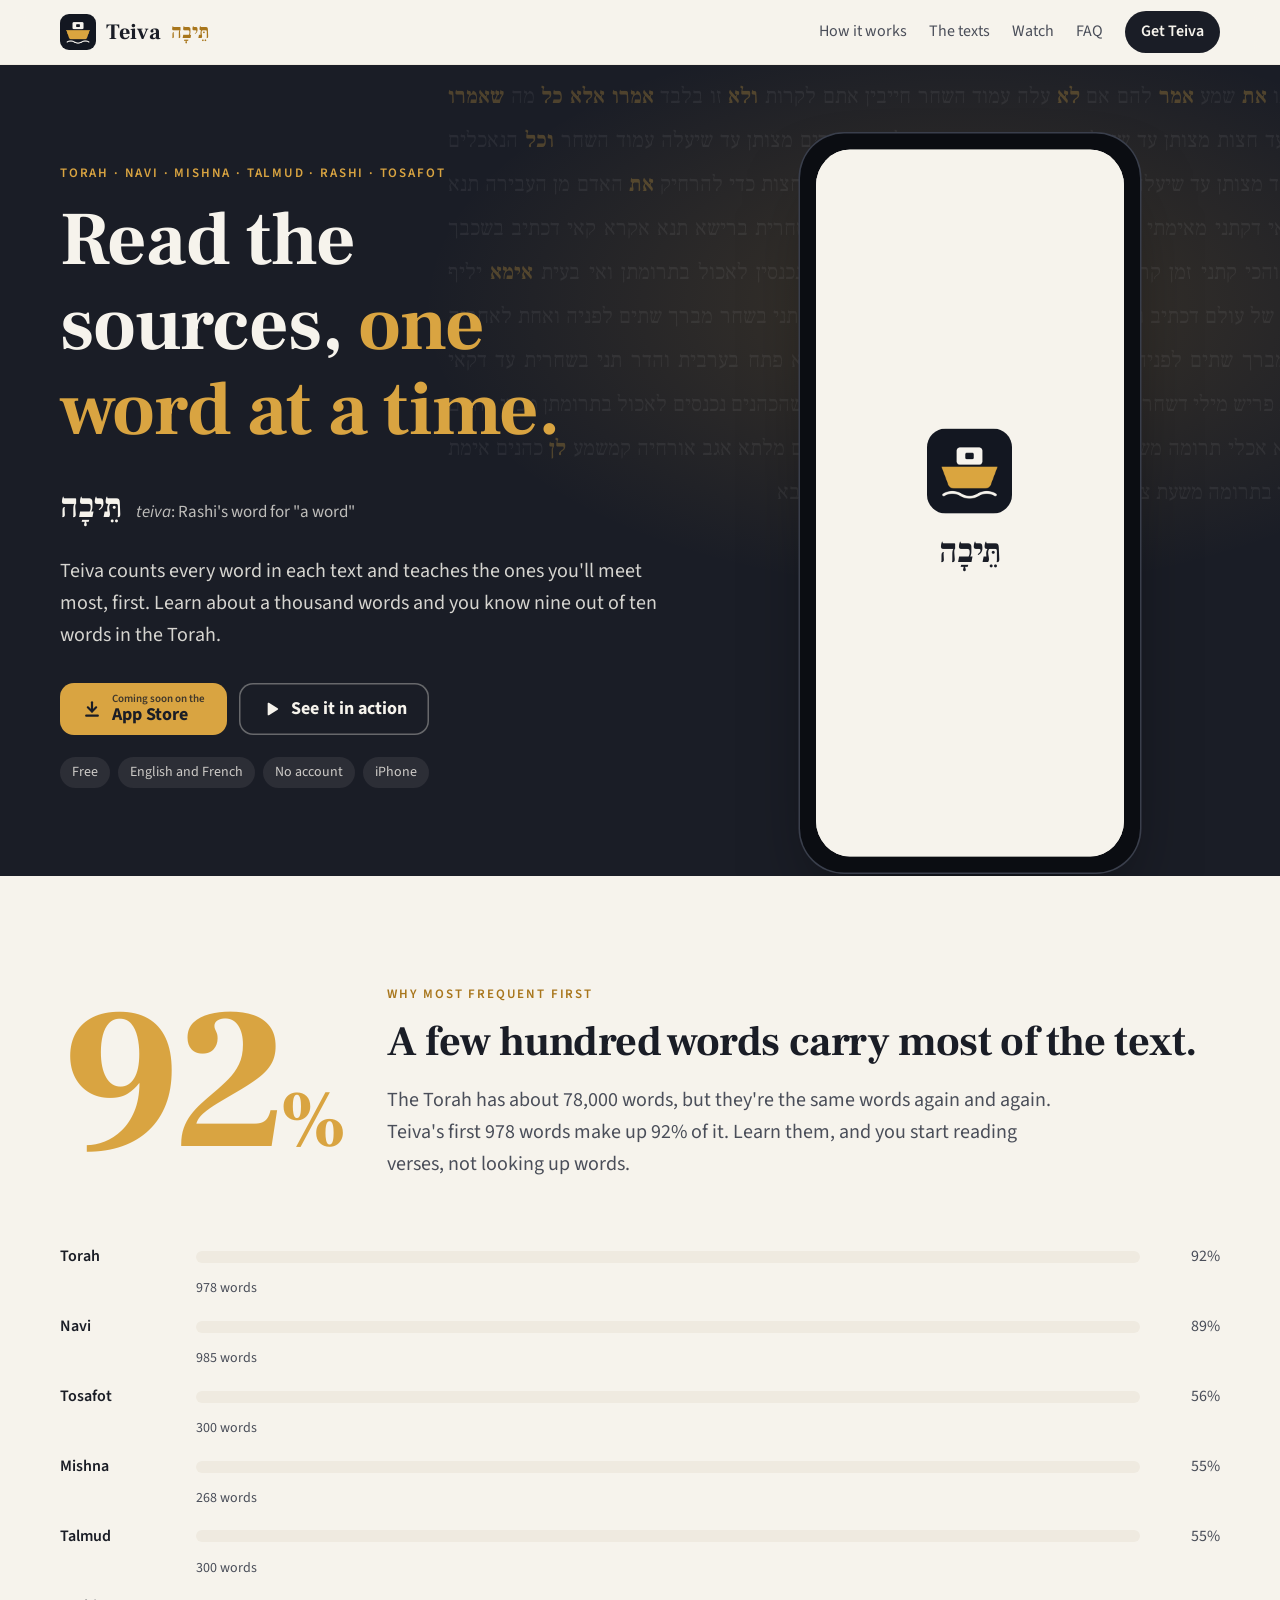
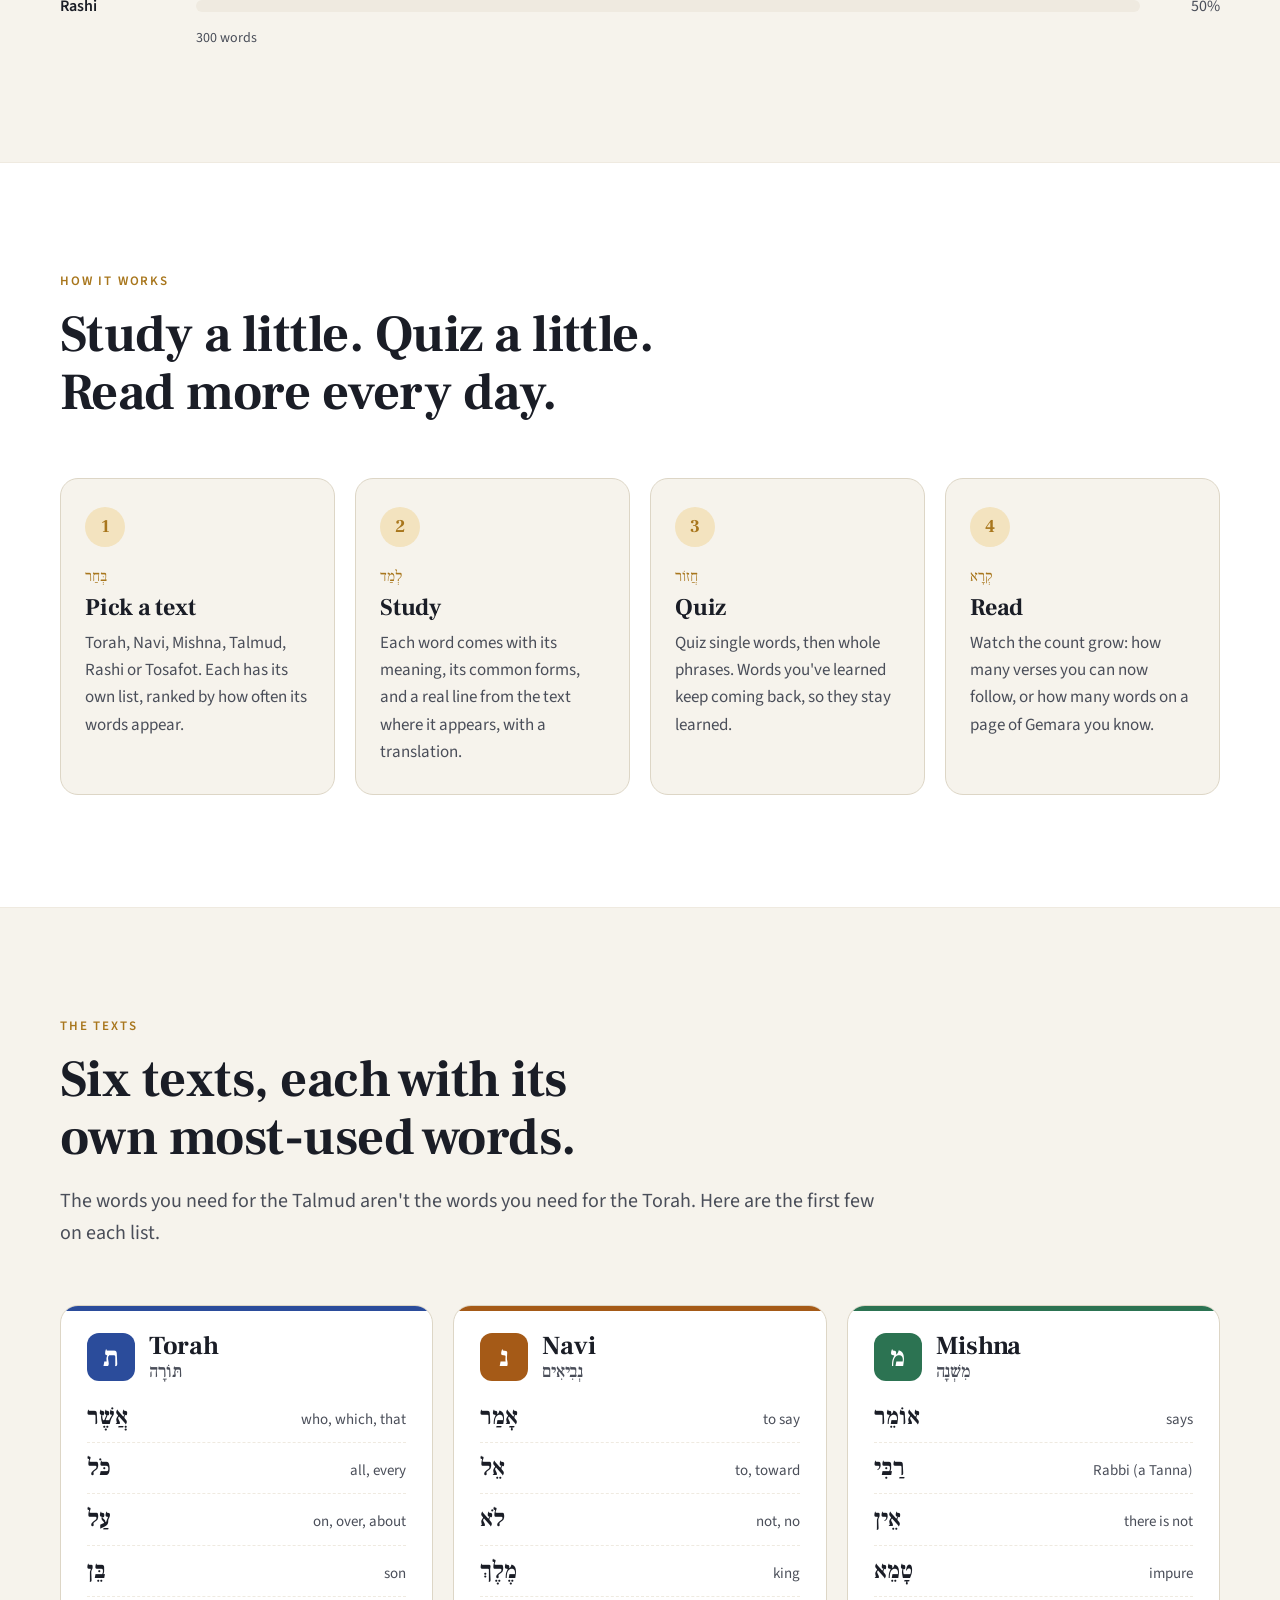
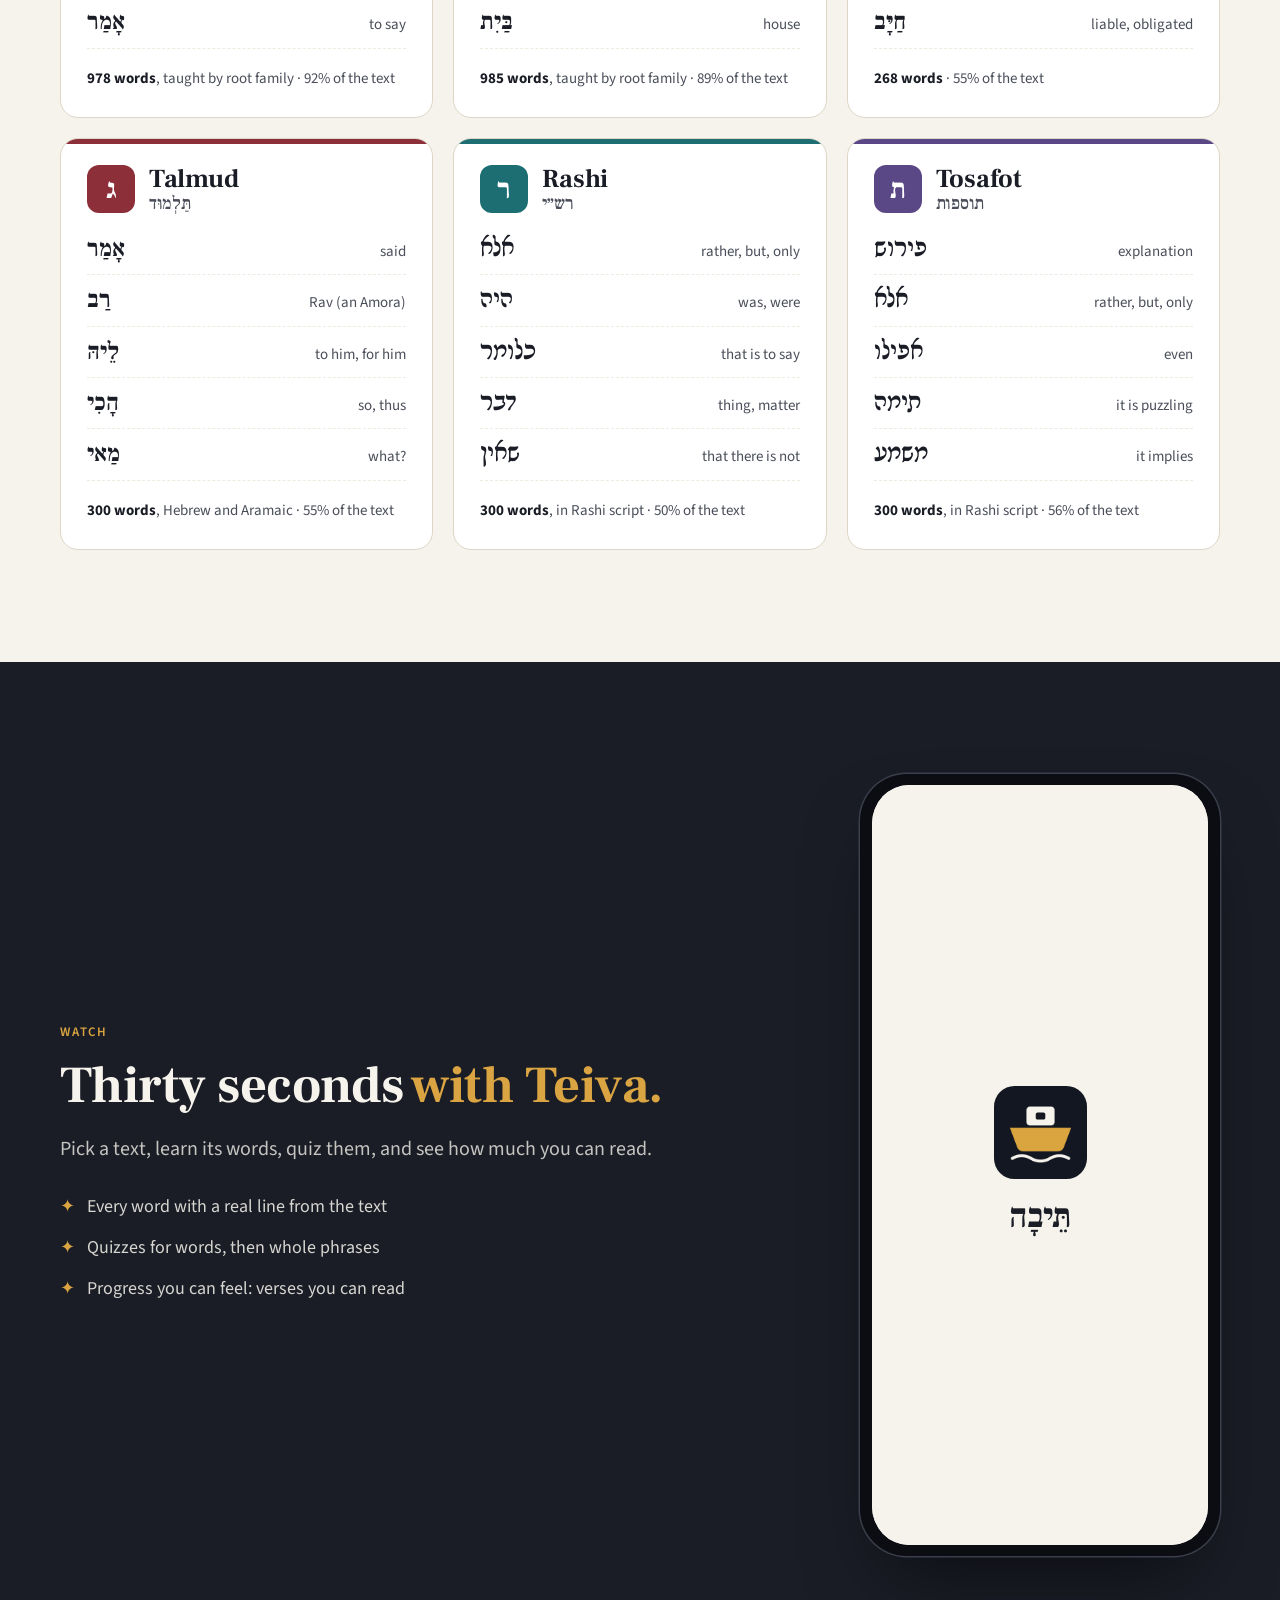
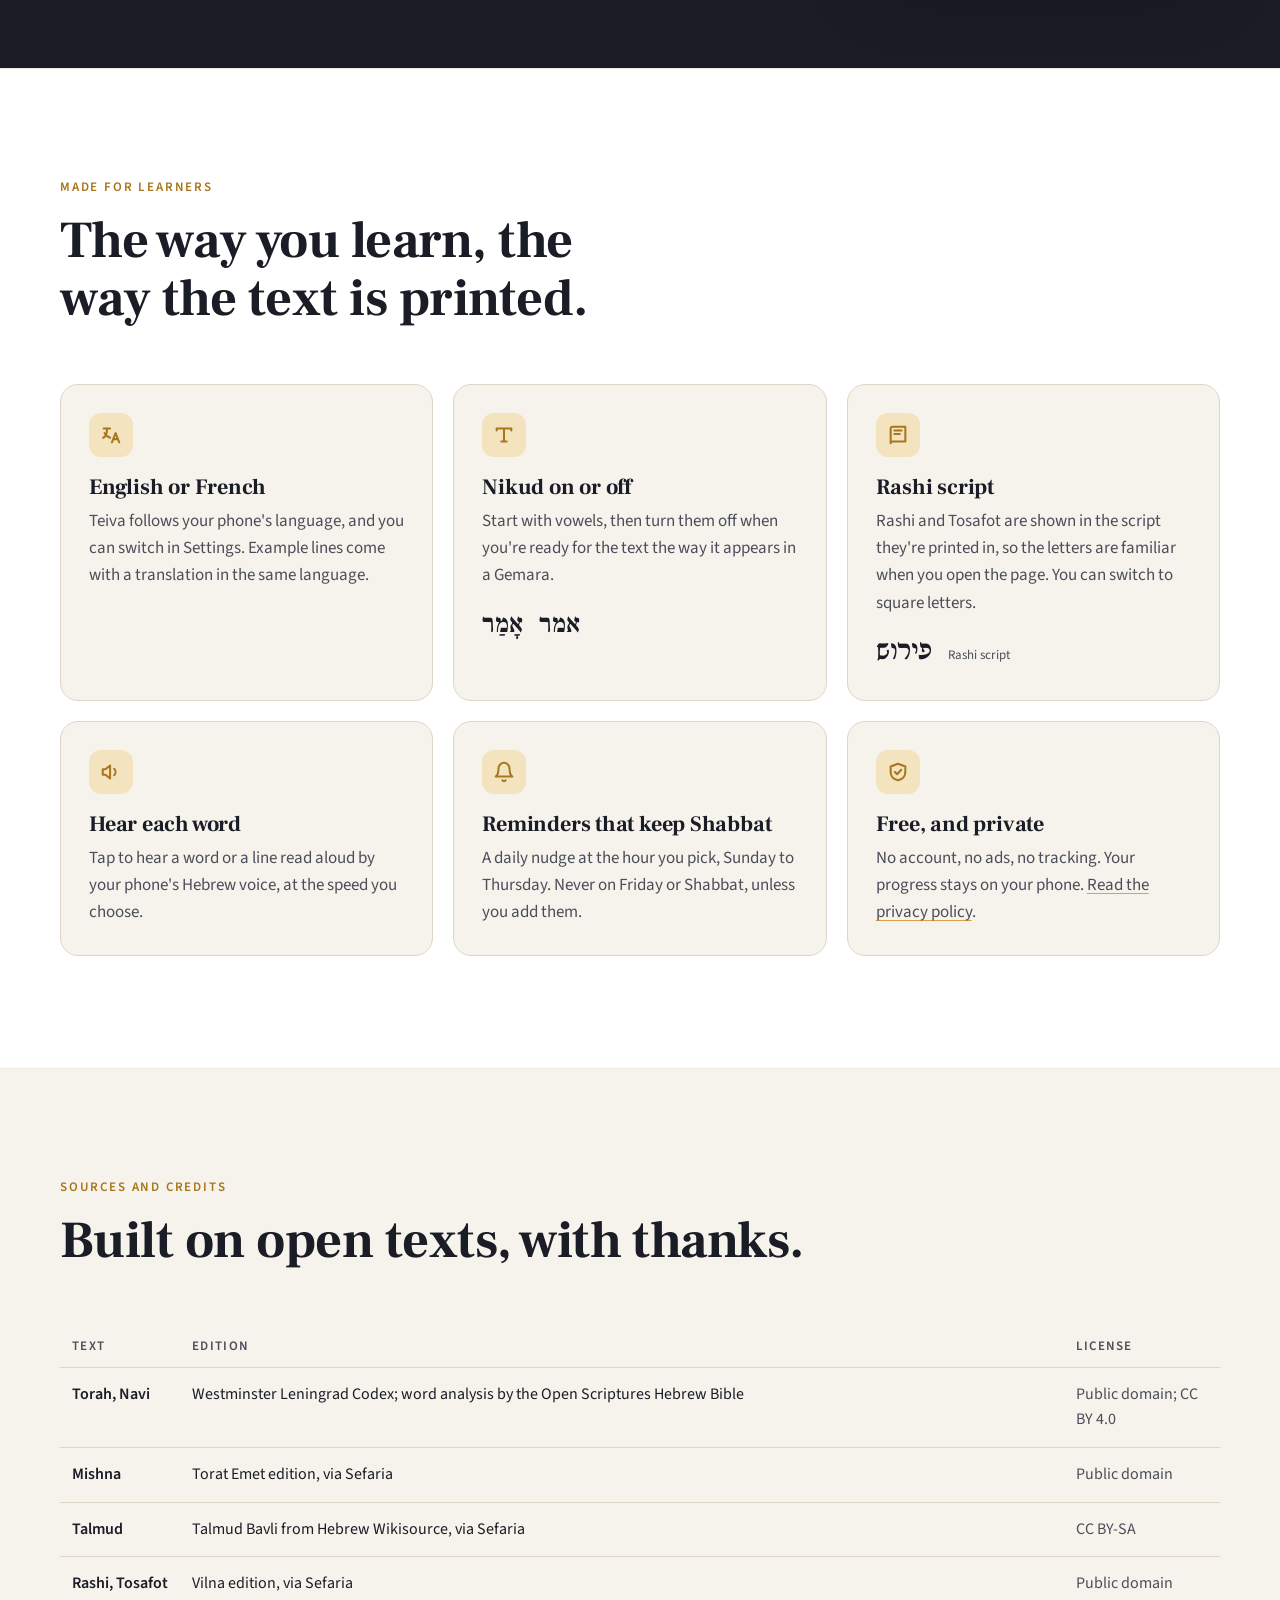
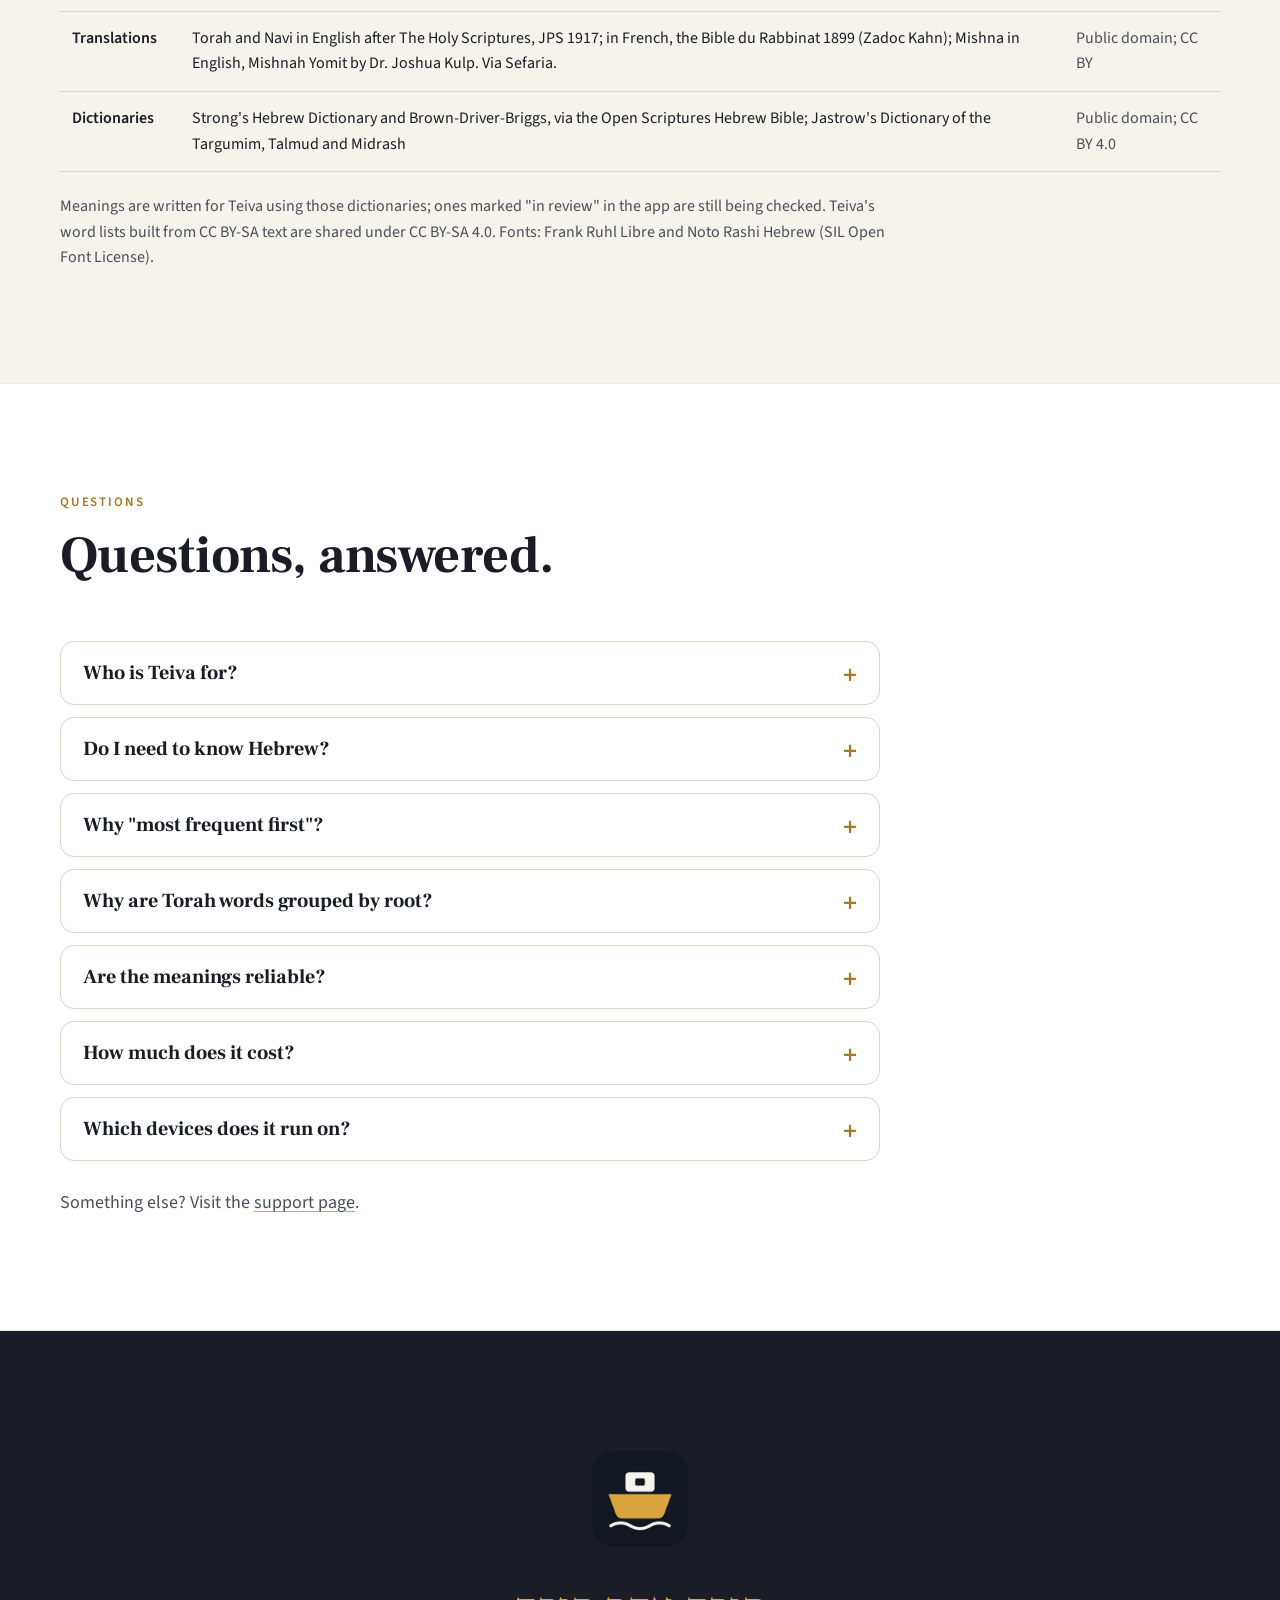
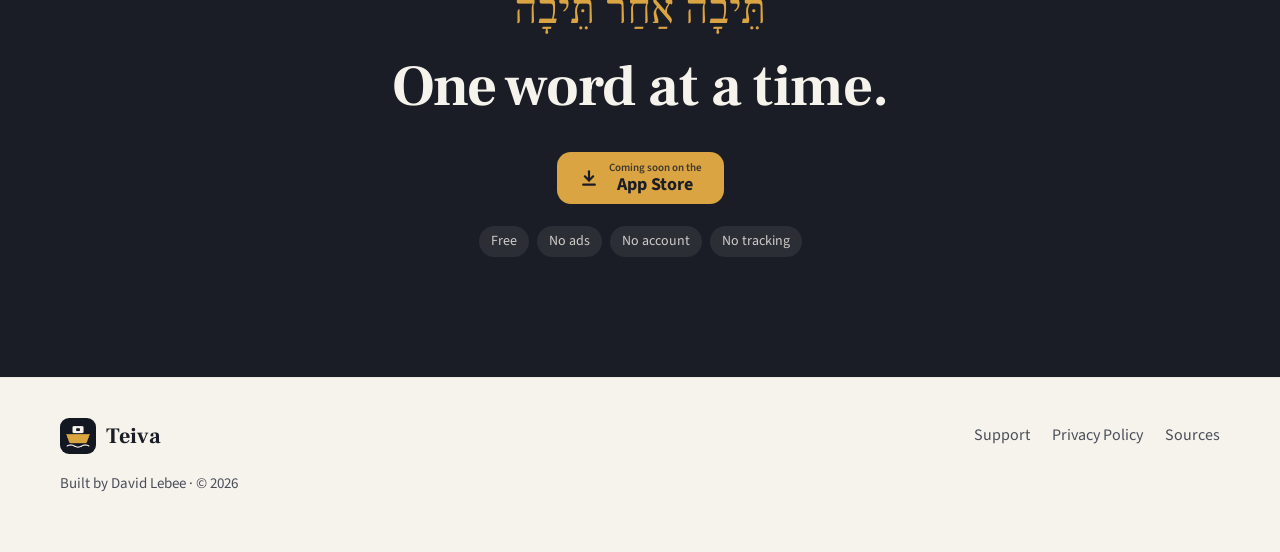
==== index.html @ 9d5b3e83 "Teiva website, privacy policy and support page Co-Authored-By: Claude Opus 5.5 <noreply@anthropic.co" ====
<!doctype html>
<html lang="en">
<head>
<meta charset="utf-8">
<meta name="viewport" content="width=device-width, initial-scale=1">
<title>Teiva: Words of the Sources</title>
<meta name="description" content="Teiva teaches the words of Torah, Navi, Mishna, Talmud, Rashi and Tosafot, most frequent first. Learn about 1,000 words and you know 92% of the words in the Torah. Free, in English and French, with no account. Built by David Lebee.">
<meta name="theme-color" content="#1A1D26">
<meta property="og:type" content="website">
<meta property="og:title" content="Teiva: Words of the Sources">
<meta property="og:description" content="Learn the words of the Torah and the Talmud, most frequent first.">
<meta property="og:url" content="https://dlebee.github.io/teiva-public/">
<meta property="og:image" content="https://dlebee.github.io/teiva-public/assets/og.jpg">
<meta name="twitter:card" content="summary_large_image">
<link rel="icon" href="assets/favicon.png">
<link rel="apple-touch-icon" href="assets/apple-touch-icon.png">
<link rel="preconnect" href="https://fonts.googleapis.com">
<link rel="preconnect" href="https://fonts.gstatic.com" crossorigin>
<link rel="stylesheet" href="https://fonts.googleapis.com/css2?family=Frank+Ruhl+Libre:wght@400;500;700;800&family=Noto+Rashi+Hebrew:wght@500;700&family=Source+Sans+3:wght@400;600;700&display=swap">
<link rel="stylesheet" href="assets/site.css">
</head>
<body>
<header class="top">
  <div class="wrap top-inner">
    <a class="brand" href="./"><img src="assets/icon-256.png" alt="" width="36" height="36"><span>Teiva</span> <span class="he">תֵּיבָה</span></a>
    <nav aria-label="Main">
      <a class="wide" href="#how">How it works</a>
      <a class="wide" href="#texts">The texts</a>
      <a class="wide" href="#watch">Watch</a>
      <a class="wide" href="#faq">FAQ</a>
      <a class="pill" href="#get">Get Teiva</a>
    </nav>
  </div>
</header>

<main>
  <section class="hero">
    <!-- A page of Gemara (Berakhot 2a) behind the title; the most common words glow gold. -->
    <div class="folio" aria-hidden="true" data-speed="0.12">
      מאימתי קורין <b>את</b> שמע בערבין משעה שהכהנים נכנסים לאכול בתרומתן עד סוף האשמורה הראשונה דברי <b>רבי</b> אליעזר וחכמים <b>אומרים</b> עד חצות רבן גמליאל <b>אומר</b> עד שיעלה עמוד השחר מעשה ובאו בניו מבית המשתה <b>אמרו</b> <b>לו</b> <b>לא</b> קרינו <b>את</b> שמע <b>אמר</b> להם אם <b>לא</b> עלה עמוד השחר חייבין אתם לקרות <b>ולא</b> זו בלבד <b>אמרו</b> <b>אלא</b> <b>כל</b> מה <b>שאמרו</b> חכמים עד חצות מצותן עד שיעלה עמוד השחר הקטר חלבים ואברים מצותן עד שיעלה עמוד השחר <b>וכל</b> הנאכלים ליום אחד מצותן עד שיעלה עמוד השחר <b>אם</b> כן למה <b>אמרו</b> חכמים עד חצות כדי להרחיק <b>את</b> האדם מן העבירה תנא היכא קאי דקתני מאימתי ותו מאי שנא דתני בערבית ברישא לתני דשחרית ברישא תנא אקרא קאי דכתיב בשכבך ובקומך והכי קתני זמן קריאת שמע דשכיבה אימת משעה שהכהנים נכנסין לאכול בתרומתן ואי בעית <b>אימא</b> יליף מברייתו של עולם דכתיב ויהי ערב ויהי בקר יום אחד <b>אי</b> הכי סיפא דקתני בשחר מברך שתים לפניה ואחת לאחריה ובערב מברך שתים לפניה ושתים לאחריה לתני דערבית ברישא תנא פתח בערבית והדר תני בשחרית עד דקאי בשחרית פריש מילי דשחרית והדר פריש מילי דערבית <b>אמר</b> מר משעה שהכהנים נכנסים לאכול בתרומתן מכדי כהנים אימת קא אכלי תרומה משעת צאת הכוכבים לתני משעת צאת הכוכבים מלתא אגב אורחיה קמשמע <b>לן</b> כהנים אימת קא אכלי בתרומה משעת צאת הכוכבים והא קמשמע <b>לן</b> דכפרה <b>לא</b> מעכבא
    </div>
    <div class="wrap hero-grid">
      <div class="hero-copy">
        <p class="kicker">Torah · Navi · Mishna · Talmud · Rashi · Tosafot</p>
        <h1>Read the sources, <em>one word at a time.</em></h1>
        <p class="word-def"><span class="he">תֵּיבָה</span><span><i>teiva</i>: Rashi's word for "a word"</span></p>
        <p class="hero-lede">Teiva counts every word in each text and teaches the ones you'll meet most, first. Learn about a thousand words and you know nine out of ten words in the Torah.</p>
        <div class="cta" id="get">
          <a class="button" href="https://apps.apple.com/app/id6832380234">
            <svg viewBox="0 0 24 24" fill="none" stroke="currentColor" stroke-width="2.6" stroke-linecap="round" stroke-linejoin="round" aria-hidden="true"><path d="M12 4v11"/><path d="m7 10 5 5 5-5"/><path d="M5 20h14"/></svg>
            <span class="stack"><small>Coming soon on the</small>App Store</span>
          </a>
          <a class="button ghost" href="#watch">
            <svg viewBox="0 0 24 24" fill="currentColor" aria-hidden="true"><path d="M8 5.5v13a1 1 0 0 0 1.5.86l10.5-6.5a1 1 0 0 0 0-1.72L9.5 4.64A1 1 0 0 0 8 5.5Z"/></svg>
            See it in action
          </a>
        </div>
        <p class="chips"><span class="chip">Free</span><span class="chip">English and French</span><span class="chip">No account</span><span class="chip">iPhone</span></p>
      </div>
      <figure class="phone hero-phone" data-speed="-0.06">
        <div class="screen">
          <div class="placeholder"><img src="assets/icon-256.png" alt=""><span class="he">תֵּיבָה</span></div>
          <img src="assets/shots/home.webp" alt="Teiva's home screen: six texts, each with how many of its words you know" width="660" height="1434" onerror="this.remove()">
        </div>
      </figure>
    </div>
  </section>

  <!-- The idea, in one number. -->
  <section class="band" id="why">
    <div class="wrap">
      <div class="stat reveal">
        <p class="stat-num">92<small>%</small></p>
        <div>
          <p class="kicker" style="color: var(--gold-deep)">Why most frequent first</p>
          <h2>A few hundred words carry most of the text.</h2>
          <p class="lede">The Torah has about 78,000 words, but they're the same words again and again. Teiva's first 978 words make up 92% of it. Learn them, and you start reading verses, not looking up words.</p>
        </div>
      </div>
      <div class="bars reveal" role="list" aria-label="How much of each text Teiva's word list covers">
        <div class="bar" role="listitem" style="--c: var(--torah); --v: 92.4"><span class="name">Torah</span><span class="track"><span class="fill"></span></span><span class="pct">92%</span><span class="sub">978 words</span></div>
        <div class="bar" role="listitem" style="--c: var(--navi); --v: 88.8"><span class="name">Navi</span><span class="track"><span class="fill"></span></span><span class="pct">89%</span><span class="sub">985 words</span></div>
        <div class="bar" role="listitem" style="--c: var(--tosafot); --v: 55.5"><span class="name">Tosafot</span><span class="track"><span class="fill"></span></span><span class="pct">56%</span><span class="sub">300 words</span></div>
        <div class="bar" role="listitem" style="--c: var(--mishna); --v: 54.7"><span class="name">Mishna</span><span class="track"><span class="fill"></span></span><span class="pct">55%</span><span class="sub">268 words</span></div>
        <div class="bar" role="listitem" style="--c: var(--talmud); --v: 54.6"><span class="name">Talmud</span><span class="track"><span class="fill"></span></span><span class="pct">55%</span><span class="sub">300 words</span></div>
        <div class="bar" role="listitem" style="--c: var(--rashi); --v: 50.4"><span class="name">Rashi</span><span class="track"><span class="fill"></span></span><span class="pct">50%</span><span class="sub">300 words</span></div>
      </div>
    </div>
  </section>

  <section class="band band-paper" id="how">
    <div class="wrap">
      <div class="section-head reveal">
        <p class="kicker">How it works</p>
        <h2>Study a little. Quiz a little. Read more every day.</h2>
      </div>
      <ol class="steps">
        <li class="step reveal"><span class="he">בְּחַר</span><h3>Pick a text</h3><p>Torah, Navi, Mishna, Talmud, Rashi or Tosafot. Each has its own list, ranked by how often its words appear.</p></li>
        <li class="step reveal"><span class="he">לְמַד</span><h3>Study</h3><p>Each word comes with its meaning, its common forms, and a real line from the text where it appears, with a translation.</p></li>
        <li class="step reveal"><span class="he">חֲזוֹר</span><h3>Quiz</h3><p>Quiz single words, then whole phrases. Words you've learned keep coming back, so they stay learned.</p></li>
        <li class="step reveal"><span class="he">קְרָא</span><h3>Read</h3><p>Watch the count grow: how many verses you can now follow, or how many words on a page of Gemara you know.</p></li>
      </ol>
    </div>
  </section>

  <section class="band" id="texts">
    <div class="wrap">
      <div class="section-head reveal">
        <p class="kicker">The texts</p>
        <h2>Six texts, each with its own most-used words.</h2>
        <p class="lede">The words you need for the Talmud aren't the words you need for the Torah. Here are the first few on each list.</p>
      </div>
      <ul class="modules">
        <li class="module reveal" style="--c: var(--torah)">
          <header><span class="tile he">ת</span><h3>Torah <span class="he">תּוֹרָה</span></h3></header>
          <ul class="words"><li><span class="he">אֲשֶׁר</span><span class="en">who, which, that</span></li><li><span class="he">כֹּל</span><span class="en">all, every</span></li><li><span class="he">עַל</span><span class="en">on, over, about</span></li><li><span class="he">בֵּן</span><span class="en">son</span></li><li><span class="he">אָמַר</span><span class="en">to say</span></li></ul>
          <p class="meta"><b>978 words</b>, taught by root family · 92% of the text</p>
        </li>
        <li class="module reveal" style="--c: var(--navi)">
          <header><span class="tile he">נ</span><h3>Navi <span class="he">נְבִיאִים</span></h3></header>
          <ul class="words"><li><span class="he">אָמַר</span><span class="en">to say</span></li><li><span class="he">אֵל</span><span class="en">to, toward</span></li><li><span class="he">לֹא</span><span class="en">not, no</span></li><li><span class="he">מֶלֶךְ</span><span class="en">king</span></li><li><span class="he">בַּיִת</span><span class="en">house</span></li></ul>
          <p class="meta"><b>985 words</b>, taught by root family · 89% of the text</p>
        </li>
        <li class="module reveal" style="--c: var(--mishna)">
          <header><span class="tile he">מ</span><h3>Mishna <span class="he">מִשְׁנָה</span></h3></header>
          <ul class="words"><li><span class="he">אוֹמֵר</span><span class="en">says</span></li><li><span class="he">רַבִּי</span><span class="en">Rabbi (a Tanna)</span></li><li><span class="he">אֵין</span><span class="en">there is not</span></li><li><span class="he">טָמֵא</span><span class="en">impure</span></li><li><span class="he">חַיָּב</span><span class="en">liable, obligated</span></li></ul>
          <p class="meta"><b>268 words</b> · 55% of the text</p>
        </li>
        <li class="module reveal" style="--c: var(--talmud)">
          <header><span class="tile he">ג</span><h3>Talmud <span class="he">תַּלְמוּד</span></h3></header>
          <ul class="words"><li><span class="he">אָמַר</span><span class="en">said</span></li><li><span class="he">רַב</span><span class="en">Rav (an Amora)</span></li><li><span class="he">לֵיהּ</span><span class="en">to him, for him</span></li><li><span class="he">הָכִי</span><span class="en">so, thus</span></li><li><span class="he">מַאי</span><span class="en">what?</span></li></ul>
          <p class="meta"><b>300 words</b>, Hebrew and Aramaic · 55% of the text</p>
        </li>
        <li class="module reveal" style="--c: var(--rashi)">
          <header><span class="tile he">ר</span><h3>Rashi <span class="he">רש״י</span></h3></header>
          <ul class="words"><li><span class="he rashi-script">אלא</span><span class="en">rather, but, only</span></li><li><span class="he rashi-script">היה</span><span class="en">was, were</span></li><li><span class="he rashi-script">כלומר</span><span class="en">that is to say</span></li><li><span class="he rashi-script">דבר</span><span class="en">thing, matter</span></li><li><span class="he rashi-script">שאין</span><span class="en">that there is not</span></li></ul>
          <p class="meta"><b>300 words</b>, in Rashi script · 50% of the text</p>
        </li>
        <li class="module reveal" style="--c: var(--tosafot)">
          <header><span class="tile he">ת</span><h3>Tosafot <span class="he">תוספות</span></h3></header>
          <ul class="words"><li><span class="he rashi-script">פירוש</span><span class="en">explanation</span></li><li><span class="he rashi-script">אלא</span><span class="en">rather, but, only</span></li><li><span class="he rashi-script">אפילו</span><span class="en">even</span></li><li><span class="he rashi-script">תימה</span><span class="en">it is puzzling</span></li><li><span class="he rashi-script">משמע</span><span class="en">it implies</span></li></ul>
          <p class="meta"><b>300 words</b>, in Rashi script · 56% of the text</p>
        </li>
      </ul>
    </div>
  </section>

  <section class="band band-night" id="watch">
    <div class="wrap reel">
      <div class="reel-copy reveal">
        <p class="kicker">Watch</p>
        <h2>Thirty seconds <em>with Teiva.</em></h2>
        <p class="lede">Pick a text, learn its words, quiz them, and see how much you can read.</p>
        <ul class="reel-list">
          <li>Every word with a real line from the text</li>
          <li>Quizzes for words, then whole phrases</li>
          <li>Progress you can feel: verses you can read</li>
        </ul>
      </div>
      <div class="reel-stage">
        <figure class="phone" data-speed="-0.06">
          <div class="screen">
            <div class="placeholder"><img src="assets/icon-256.png" alt=""><span class="he">תֵּיבָה</span></div>
            <video muted autoplay loop playsinline preload="metadata" poster="assets/teiva-reel-poster.jpg" aria-label="Teiva app showreel: studying and quizzing words of the Torah and Talmud">
              <source src="assets/teiva-reel.mp4" type="video/mp4" onerror="this.parentNode.classList.add('gone')">
            </video>
          </div>
        </figure>
      </div>
    </div>
  </section>

  <section class="band band-paper" id="features">
    <div class="wrap">
      <div class="section-head reveal">
        <p class="kicker">Made for learners</p>
        <h2>The way you learn, the way the text is printed.</h2>
      </div>
      <ul class="features">
        <li class="feature reveal">
          <span class="ico" aria-hidden="true"><svg viewBox="0 0 24 24" fill="none" stroke="currentColor" stroke-width="2.2" stroke-linecap="round" stroke-linejoin="round"><path d="M4 5h7M7.5 5v2c0 4-2 7-4 8M5 10c1.5 2.5 3.5 4 6 5"/><path d="m13 20 4-10 4 10M14.5 16.5h5"/></svg></span>
          <h3>English or French</h3>
          <p>Teiva follows your phone's language, and you can switch in Settings. Example lines come with a translation in the same language.</p>
        </li>
        <li class="feature reveal">
          <span class="ico" aria-hidden="true"><svg viewBox="0 0 24 24" fill="none" stroke="currentColor" stroke-width="2.2" stroke-linecap="round" stroke-linejoin="round"><path d="M4 7V5h16v2M9 19h6M12 5v14"/></svg></span>
          <h3>Nikud on or off</h3>
          <p>Start with vowels, then turn them off when you're ready for the text the way it appears in a Gemara.</p>
          <div class="demo" aria-hidden="true"><span class="he">אָמַר</span><span class="he">אמר</span></div>
        </li>
        <li class="feature reveal">
          <span class="ico" aria-hidden="true"><svg viewBox="0 0 24 24" fill="none" stroke="currentColor" stroke-width="2.2" stroke-linecap="round" stroke-linejoin="round"><path d="M4 19.5V5a2 2 0 0 1 2-2h14v16H6a2 2 0 0 0-2 2Z"/><path d="M8 7h8M8 11h6"/></svg></span>
          <h3>Rashi script</h3>
          <p>Rashi and Tosafot are shown in the script they're printed in, so the letters are familiar when you open the page. You can switch to square letters.</p>
          <div class="demo" aria-hidden="true"><span class="rashi-script he">פירוש</span><small>Rashi script</small></div>
        </li>
        <li class="feature reveal">
          <span class="ico" aria-hidden="true"><svg viewBox="0 0 24 24" fill="none" stroke="currentColor" stroke-width="2.2" stroke-linecap="round" stroke-linejoin="round"><path d="M11 5 6 9H3v6h3l5 4V5Z"/><path d="M15.5 8.5a5 5 0 0 1 0 7"/></svg></span>
          <h3>Hear each word</h3>
          <p>Tap to hear a word or a line read aloud by your phone's Hebrew voice, at the speed you choose.</p>
        </li>
        <li class="feature reveal">
          <span class="ico" aria-hidden="true"><svg viewBox="0 0 24 24" fill="none" stroke="currentColor" stroke-width="2.2" stroke-linecap="round" stroke-linejoin="round"><path d="M6 8a6 6 0 0 1 12 0c0 7 3 9 3 9H3s3-2 3-9"/><path d="M10.3 21a1.94 1.94 0 0 0 3.4 0"/></svg></span>
          <h3>Reminders that keep Shabbat</h3>
          <p>A daily nudge at the hour you pick, Sunday to Thursday. Never on Friday or Shabbat, unless you add them.</p>
        </li>
        <li class="feature reveal">
          <span class="ico" aria-hidden="true"><svg viewBox="0 0 24 24" fill="none" stroke="currentColor" stroke-width="2.2" stroke-linecap="round" stroke-linejoin="round"><path d="M12 3 4 6v6c0 5 3.5 8 8 9 4.5-1 8-4 8-9V6l-8-3Z"/><path d="m8.5 12 2.5 2.5 4.5-5"/></svg></span>
          <h3>Free, and private</h3>
          <p>No account, no ads, no tracking. Your progress stays on your phone. <a href="privacy/">Read the privacy policy</a>.</p>
        </li>
      </ul>
    </div>
  </section>

  <section class="band" id="sources">
    <div class="wrap">
      <div class="section-head reveal">
        <p class="kicker">Sources and credits</p>
        <h2>Built on open texts, with thanks.</h2>
      </div>
      <table class="sources reveal">
        <thead><tr><th>Text</th><th>Edition</th><th>License</th></tr></thead>
        <tbody>
          <tr><td>Torah, Navi</td><td>Westminster Leningrad Codex; word analysis by the Open Scriptures Hebrew Bible</td><td>Public domain; CC BY 4.0</td></tr>
          <tr><td>Mishna</td><td>Torat Emet edition, via Sefaria</td><td>Public domain</td></tr>
          <tr><td>Talmud</td><td>Talmud Bavli from Hebrew Wikisource, via Sefaria</td><td>CC BY-SA</td></tr>
          <tr><td>Rashi, Tosafot</td><td>Vilna edition, via Sefaria</td><td>Public domain</td></tr>
          <tr><td>Translations</td><td>Torah and Navi in English after The Holy Scriptures, JPS 1917; in French, the Bible du Rabbinat 1899 (Zadoc Kahn); Mishna in English, Mishnah Yomit by Dr. Joshua Kulp. Via Sefaria.</td><td>Public domain; CC BY</td></tr>
          <tr><td>Dictionaries</td><td>Strong's Hebrew Dictionary and Brown-Driver-Briggs, via the Open Scriptures Hebrew Bible; Jastrow's Dictionary of the Targumim, Talmud and Midrash</td><td>Public domain; CC BY 4.0</td></tr>
        </tbody>
      </table>
      <p class="sources-note reveal">Meanings are written for Teiva using those dictionaries; ones marked "in review" in the app are still being checked. Teiva's word lists built from CC BY-SA text are shared under CC BY-SA 4.0. Fonts: Frank Ruhl Libre and Noto Rashi Hebrew (SIL Open Font License).</p>
    </div>
  </section>

  <section class="band band-paper" id="faq">
    <div class="wrap">
      <div class="section-head reveal">
        <p class="kicker">Questions</p>
        <h2>Questions, answered.</h2>
      </div>
      <div class="faq">
        <details><summary>Who is Teiva for?</summary><div class="answer"><p>Anyone who can sound out Hebrew letters and wants to understand what they're reading: in shul, preparing a parsha, starting Mishna, or opening a Gemara for the first time. If you already learn, it's a quick way to fill in the words you skip over.</p></div></details>
        <details><summary>Do I need to know Hebrew?</summary><div class="answer"><p>You need to be able to read the letters. Teiva teaches the meanings. Nikud is on by default, and every example line comes with a translation.</p></div></details>
        <details><summary>Why "most frequent first"?</summary><div class="answer"><p>A small set of words makes up most of any text. Learning them first means every hour of study shows up the next time you open the text. In the Torah, Teiva's first 978 words cover 92% of what you'll read.</p></div></details>
        <details><summary>Why are Torah words grouped by root?</summary><div class="answer"><p>Hebrew builds words from three-letter roots. Learning אָמַר together with its family of forms sticks better than meeting each form on its own.</p></div></details>
        <details><summary>Are the meanings reliable?</summary><div class="answer"><p>They're written for learners, using Strong's, Brown-Driver-Briggs and Jastrow. Meanings and translations still being checked are marked "in review" in the app. Spot a mistake? Tell us on the <a href="support/">support page</a>.</p></div></details>
        <details><summary>How much does it cost?</summary><div class="answer"><p>Teiva is free, with no ads, no account and no in-app purchases.</p></div></details>
        <details><summary>Which devices does it run on?</summary><div class="answer"><p>Teiva is coming to iPhone first. Android is planned.</p></div></details>
      </div>
      <p class="faq-more">Something else? Visit the <a href="support/">support page</a>.</p>
    </div>
  </section>

  <section class="outro">
    <div class="wrap reveal">
      <img class="mark" src="assets/icon-256.png" alt="The Teiva icon: an ark on the water" width="96" height="96">
      <span class="he">תֵּיבָה אַחַר תֵּיבָה</span>
      <h2>One word at a time.</h2>
      <div class="cta">
        <a class="button" href="https://apps.apple.com/app/id6832380234">
          <svg viewBox="0 0 24 24" fill="none" stroke="currentColor" stroke-width="2.6" stroke-linecap="round" stroke-linejoin="round" aria-hidden="true"><path d="M12 4v11"/><path d="m7 10 5 5 5-5"/><path d="M5 20h14"/></svg>
          <span class="stack"><small>Coming soon on the</small>App Store</span>
        </a>
      </div>
      <p class="chips"><span class="chip">Free</span><span class="chip">No ads</span><span class="chip">No account</span><span class="chip">No tracking</span></p>
    </div>
  </section>
</main>

<footer class="foot">
  <div class="wrap">
    <a class="brand" href="./"><img src="assets/icon-256.png" alt="" width="36" height="36"><span>Teiva</span></a>
    <nav aria-label="Footer"><a href="support/">Support</a><a href="privacy/">Privacy Policy</a><a href="#sources">Sources</a></nav>
    <p class="credit">Built by David Lebee · © 2026</p>
  </div>
</footer>

<script>
  // Reveals fade up as they scroll into view; [data-speed] elements drift a little
  // with scroll. Both stay off, and the reel stops autoplaying, for reduced motion.
  (() => {
    const still = matchMedia("(prefers-reduced-motion: reduce)").matches;
    const reveals = [...document.querySelectorAll(".reveal")];
    if (still) {
      reveals.forEach(el => el.classList.add("shown"));
      document.querySelectorAll("video[autoplay]").forEach(v => { v.removeAttribute("autoplay"); v.pause(); v.controls = true; });
      return;
    }
    const movers = [...document.querySelectorAll("[data-speed]")];
    let queued = false;
    const move = () => {
      queued = false;
      const mid = innerHeight / 2;
      for (const el of reveals) {
        if (!el.classList.contains("shown") && el.getBoundingClientRect().top < innerHeight * 0.9) el.classList.add("shown");
      }
      for (const el of movers) {
        const box = el.parentElement.getBoundingClientRect();
        if (box.bottom < -200 || box.top > innerHeight + 200) continue;
        el.style.setProperty("--py", ((box.top + box.height / 2 - mid) * parseFloat(el.dataset.speed)).toFixed(1) + "px");
      }
    };
    addEventListener("scroll", () => { if (!queued) { queued = true; requestAnimationFrame(move); } }, { passive: true });
    addEventListener("resize", move);
    move();
  })();
</script>
</body>
</html>
---- assets/site.css ----
/* Teiva — the page of a sefer: cream paper, navy ink, a gold rule. */
:root {
  --page: #F6F3EC;
  --paper: #FFFFFF;
  --ink: #1A1D26;
  --mute: #4A4E59;
  --line: #DDD6C6;
  --rule: #EFEAE0;
  --gold: #D9A441;
  --gold-deep: #A8761C;
  --gold-tint: #F3E3BF;
  --navy: #1A1D26;
  --cream: #F6F3EC;
  --torah: #2B4C9B;
  --navi: #A55A17;
  --mishna: #2C7352;
  --talmud: #8C2F39;
  --rashi: #1D6E73;
  --tosafot: #5A4785;
  --serif: "Frank Ruhl Libre", "Times New Roman", serif;
  --sans: "Source Sans 3", -apple-system, BlinkMacSystemFont, "Segoe UI", sans-serif;
  --rashi-font: "Noto Rashi Hebrew", "Frank Ruhl Libre", serif;
  --radius: 18px;
  color-scheme: light;
}
@media (prefers-color-scheme: dark) {
  :root {
    --page: #121419;
    --paper: #1E2129;
    --ink: #ECE7DC;
    --mute: #A9ADB7;
    --line: #363A46;
    --rule: #2A2D36;
    --gold-tint: #3A3020;
    --gold-deep: #E2B65E;
    color-scheme: dark;
  }
}

* { box-sizing: border-box; }
html { scroll-behavior: smooth; -webkit-text-size-adjust: 100%; }
body { margin: 0; background: var(--page); color: var(--ink); font: 400 18px/1.6 var(--sans); }
img, video { max-width: 100%; display: block; }
a { color: inherit; text-decoration-color: var(--gold); text-underline-offset: 3px; }
a:hover { color: var(--gold-deep); }
h1, h2, h3 { font-family: var(--serif); font-weight: 700; line-height: 1.12; margin: 0; letter-spacing: -0.01em; text-wrap: balance; }
p { margin: 0; }
.he { font-family: var(--serif); direction: rtl; unicode-bidi: isolate; }
.rashi-script { font-family: var(--rashi-font); }
.wrap { width: min(1160px, 100% - 32px); margin-inline: auto; }
.narrow { width: min(760px, 100% - 32px); margin-inline: auto; }

/* Header */
.top { position: sticky; top: 0; z-index: 20; background: color-mix(in srgb, var(--page) 88%, transparent); backdrop-filter: blur(12px); -webkit-backdrop-filter: blur(12px); border-bottom: 1px solid var(--rule); }
.top-inner { display: flex; align-items: center; justify-content: space-between; height: 64px; gap: 16px; }
.brand { display: flex; align-items: center; gap: 10px; text-decoration: none; font: 700 22px/1 var(--serif); }
.brand img { width: 36px; height: 36px; border-radius: 9px; }
.brand .he { color: var(--gold-deep); font-size: 20px; }
.top nav { display: flex; align-items: center; gap: 22px; font-size: 16px; }
.top nav a { text-decoration: none; color: var(--mute); }
.top nav a:hover, .top nav a[aria-current] { color: var(--ink); }
.pill { white-space: nowrap; background: var(--ink); color: var(--page) !important; padding: 8px 16px; border-radius: 999px; font-weight: 600; }
.pill:hover { background: var(--gold-deep); }
@media (max-width: 820px) { .top nav .wide { display: none; } }
@media (max-width: 420px) { .brand .he { display: none; } }

/* Hero: navy like the ark, a page of text fading behind. */
.hero { position: relative; overflow: hidden; background: var(--navy); color: var(--cream); padding: 72px 0 0; }
.hero::before { content: ""; position: absolute; inset: 0; background: radial-gradient(60% 50% at 75% 30%, rgba(217,164,65,.18), transparent 70%); }
.folio { position: absolute; inset: -10% -5% auto auto; width: 70%; height: 120%; direction: rtl; font: 400 22px/2 var(--serif); color: rgba(246,243,236,.07); overflow: hidden; text-align: justify; pointer-events: none; user-select: none; transform: translateY(var(--py, 0)); }
.folio b { color: rgba(217,164,65,.28); font-weight: 700; }
.hero-grid { position: relative; display: grid; grid-template-columns: 1.1fr .9fr; gap: 48px; align-items: end; }
.hero-copy { padding-bottom: 88px; }
.kicker { font: 600 13px/1 var(--sans); letter-spacing: .14em; text-transform: uppercase; color: var(--gold); margin-bottom: 18px; }
.hero h1 { font-size: clamp(42px, 6vw, 76px); }
.hero h1 em { font-style: normal; color: var(--gold); }
.word-def { display: flex; align-items: baseline; gap: 14px; margin: 26px 0 0; font-size: 17px; color: rgba(246,243,236,.75); flex-wrap: wrap; }
.word-def .he { font-size: 34px; color: var(--cream); font-weight: 700; }
.hero-lede { margin-top: 22px; font-size: 20px; max-width: 34em; color: rgba(246,243,236,.86); }
.cta { display: flex; flex-wrap: wrap; gap: 12px; margin-top: 32px; }
.button { display: inline-flex; align-items: center; gap: 10px; min-height: 52px; padding: 0 22px; border-radius: 14px; background: var(--gold); color: var(--navy); font-weight: 700; text-decoration: none; border: 0; }
.button:hover { background: #E8B85A; color: var(--navy); }
.button svg { width: 20px; height: 20px; }
.button .stack { display: flex; flex-direction: column; line-height: 1.1; }
.button .stack small { font-size: 11px; font-weight: 600; opacity: .8; }
.button.ghost { background: transparent; color: var(--cream); box-shadow: inset 0 0 0 1.5px rgba(246,243,236,.35); }
.button.ghost:hover { box-shadow: inset 0 0 0 1.5px var(--gold); color: var(--gold); }
.chips { display: flex; flex-wrap: wrap; gap: 8px; margin-top: 22px; }
.chip { font-size: 14px; padding: 4px 12px; border-radius: 999px; background: rgba(246,243,236,.08); color: rgba(246,243,236,.8); }
.hero-phone { align-self: end; justify-self: center; width: min(340px, 100%); margin-bottom: -60px; transform: translateY(var(--py, 0)); }

/* Phone frame */
.phone { margin: 0; position: relative; aspect-ratio: 1320 / 2868; border-radius: 13% / 6%; padding: 3.2%; background: #0B0D12; box-shadow: 0 0 0 1.5px #3A3F4C, 0 40px 80px -30px rgba(0,0,0,.6); }
.phone .screen { position: relative; width: 100%; height: 100%; border-radius: 11% / 5.1%; overflow: hidden; background: var(--cream); }
.phone .screen > * { position: absolute; inset: 0; width: 100%; height: 100%; object-fit: cover; }
.phone .placeholder { display: grid; place-items: center; align-content: center; gap: 10px; background: var(--cream); color: var(--navy); text-align: center; padding: 20%; }
.phone .placeholder img { position: static; width: 46%; height: auto; border-radius: 22%; }
.phone .placeholder .he { font-size: 34px; font-weight: 700; }
.phone video.gone { display: none; }

/* Bands */
.band { position: relative; padding: 112px 0; }
.band-paper { background: var(--paper); border-block: 1px solid var(--rule); }
.section-head { max-width: 46em; margin-bottom: 56px; }
.section-head .kicker { color: var(--gold-deep); }
.section-head h2 { font-size: clamp(32px, 4.2vw, 52px); }
.lede { font-size: 20px; color: var(--mute); margin-top: 18px; }

/* The big number */
.stat { display: grid; grid-template-columns: auto 1fr; gap: 48px; align-items: center; }
.stat-num { font: 800 clamp(96px, 16vw, 200px)/0.9 var(--serif); color: var(--gold); letter-spacing: -0.04em; }
.stat-num small { font-size: .4em; }
.stat h2 { font-size: clamp(28px, 3.4vw, 42px); }
.stat .lede { max-width: 34em; }
.bars { display: grid; gap: 14px; margin-top: 64px; }
.bar { display: grid; grid-template-columns: 120px 1fr 64px; gap: 16px; align-items: center; font-size: 16px; }
.bar .name { font-weight: 600; }
.bar .track { height: 12px; border-radius: 999px; background: var(--rule); overflow: hidden; }
.bar .fill { height: 100%; width: calc(var(--v) * 1%); border-radius: inherit; background: var(--c); transform-origin: left; transition: transform 1.2s cubic-bezier(.2,.7,.2,1); }
.bar .pct { text-align: end; font-variant-numeric: tabular-nums; color: var(--mute); }
.bar .sub { grid-column: 2 / 4; margin-top: -8px; font-size: 14px; color: var(--mute); }
.reveal:not(.shown) .fill { transform: scaleX(0); }

/* Steps */
.steps { display: grid; grid-template-columns: repeat(4, 1fr); gap: 20px; counter-reset: step; list-style: none; padding: 0; margin: 0; }
.step { background: var(--paper); border: 1px solid var(--line); border-radius: var(--radius); padding: 28px 24px; }
.band-paper .step { background: var(--page); }
.step::before { counter-increment: step; content: counter(step); display: grid; place-items: center; width: 40px; height: 40px; border-radius: 50%; background: var(--gold-tint); color: var(--gold-deep); font: 700 18px/1 var(--serif); margin-bottom: 18px; }
.step h3 { font-size: 24px; margin-bottom: 8px; }
.step p { color: var(--mute); font-size: 17px; }
.step .he { display: block; font-size: 15px; color: var(--gold-deep); margin-bottom: 6px; direction: rtl; text-align: left; }

/* Modules */
.modules { display: grid; grid-template-columns: repeat(3, 1fr); gap: 20px; list-style: none; padding: 0; margin: 0; }
.module { position: relative; background: var(--paper); border: 1px solid var(--line); border-radius: var(--radius); padding: 26px; overflow: hidden; }
.module::before { content: ""; position: absolute; inset: 0 0 auto; height: 5px; background: var(--c); }
.module header { display: flex; align-items: center; gap: 14px; margin-bottom: 16px; }
.tile { display: grid; place-items: center; width: 48px; height: 48px; border-radius: 12px; background: var(--c); color: #fff; font: 700 28px/1 var(--serif); flex: none; }
.module h3 { font-size: 26px; }
.module h3 .he { display: block; font-size: 18px; color: var(--mute); font-weight: 500; text-align: left; }
.words { list-style: none; padding: 0; margin: 0 0 18px; display: grid; gap: 6px; }
.words li { display: flex; justify-content: space-between; align-items: baseline; gap: 12px; border-bottom: 1px dashed var(--rule); padding-bottom: 6px; }
.words .he { font-size: 24px; font-weight: 700; }
.words .en { font-size: 15px; color: var(--mute); text-align: end; }
.module .meta { font-size: 15px; color: var(--mute); }
.module .meta b { color: var(--ink); }

/* Reel */
.band-night { background: var(--navy); color: var(--cream); overflow: hidden; }
.reel { display: grid; grid-template-columns: 1fr 360px; gap: 72px; align-items: center; }
.reel h2 { font-size: clamp(32px, 4.2vw, 52px); }
.reel h2 em { font-style: normal; color: var(--gold); }
.reel .lede { color: rgba(246,243,236,.78); }
.reel .kicker { color: var(--gold); }
.reel-list { margin: 28px 0 0; padding: 0; list-style: none; display: grid; gap: 12px; color: rgba(246,243,236,.86); }
.reel-list li { display: flex; gap: 12px; }
.reel-list li::before { content: "✦"; color: var(--gold); }

/* Features */
.features { display: grid; grid-template-columns: repeat(3, 1fr); gap: 20px; list-style: none; padding: 0; margin: 0; }
.feature { padding: 28px; border-radius: var(--radius); background: var(--paper); border: 1px solid var(--line); }
.band-paper .feature { background: var(--page); }
.feature .ico { display: grid; place-items: center; width: 44px; height: 44px; border-radius: 12px; background: var(--gold-tint); color: var(--gold-deep); margin-bottom: 18px; }
.feature .ico svg { width: 22px; height: 22px; }
.feature h3 { font-size: 22px; margin-bottom: 8px; }
.feature p { color: var(--mute); font-size: 17px; }
.feature .demo { margin-top: 14px; display: flex; gap: 16px; align-items: baseline; flex-wrap: wrap; }
.feature .demo .he { font-size: 26px; font-weight: 700; }
.feature .demo .rashi-script { font-size: 26px; }
.feature .demo small { font-size: 13px; color: var(--mute); }

/* Sources */
.sources { width: 100%; border-collapse: collapse; font-size: 16px; }
.sources th, .sources td { text-align: start; padding: 14px 12px; border-bottom: 1px solid var(--line); vertical-align: top; }
.sources th { font: 600 13px/1 var(--sans); letter-spacing: .1em; text-transform: uppercase; color: var(--mute); }
.sources td:first-child { font-weight: 600; white-space: nowrap; }
.sources td:last-child { color: var(--mute); }
.sources-note { margin-top: 22px; font-size: 16px; color: var(--mute); max-width: 52em; }
@media (max-width: 640px) {
  .sources thead { display: none; }
  .sources tr { display: block; padding: 12px 0; border-bottom: 1px solid var(--line); }
  .sources td { display: block; border: 0; padding: 2px 0; white-space: normal !important; }
}

/* FAQ */
.faq { display: grid; gap: 12px; max-width: 820px; }
.faq details { background: var(--paper); border: 1px solid var(--line); border-radius: 14px; padding: 0 22px; }
.faq summary { cursor: pointer; list-style: none; padding: 18px 0; font: 700 20px/1.3 var(--serif); display: flex; justify-content: space-between; gap: 16px; }
.faq summary::-webkit-details-marker { display: none; }
.faq summary::after { content: "+"; color: var(--gold-deep); font-size: 26px; line-height: 1; transition: transform .2s; }
.faq details[open] summary::after { transform: rotate(45deg); }
.faq .answer { padding: 0 0 20px; color: var(--mute); display: grid; gap: 10px; }
.faq-more { margin-top: 28px; color: var(--mute); }

/* Outro */
.outro { background: var(--navy); color: var(--cream); text-align: center; padding: 120px 0; overflow: hidden; }
.outro img.mark { width: 96px; height: 96px; border-radius: 22px; margin: 0 auto 28px; }
.outro .he { font-size: clamp(30px, 4vw, 44px); color: var(--gold); display: block; margin-bottom: 10px; }
.outro h2 { font-size: clamp(34px, 4.6vw, 58px); margin-bottom: 32px; }
.outro .cta { justify-content: center; }
.outro .chips { justify-content: center; }

/* Footer */
.foot { padding: 40px 0 56px; border-top: 1px solid var(--rule); }
.foot .wrap { display: flex; flex-wrap: wrap; align-items: center; justify-content: space-between; gap: 18px; }
.foot nav { display: flex; gap: 22px; font-size: 16px; }
.foot nav a { text-decoration: none; color: var(--mute); }
.credit { font-size: 15px; color: var(--mute); width: 100%; }

/* Docs (privacy, support) */
.doc-hero { background: var(--navy); color: var(--cream); padding: 72px 0 64px; }
.doc-hero h1 { font-size: clamp(38px, 5vw, 60px); }
.doc-hero .he { display: block; font-size: 24px; color: var(--gold); margin-top: 10px; direction: rtl; text-align: left; }
.doc { padding: 56px 0 96px; }
.doc h2 { font-size: 28px; margin: 44px 0 12px; }
.doc p, .doc li { color: var(--mute); margin-bottom: 12px; }
.doc ul { padding-inline-start: 22px; }
.doc .meta { font-size: 15px; }
.summary { background: var(--gold-tint); border-radius: var(--radius); padding: 22px 24px; margin-top: 20px; }
.summary p { color: var(--ink); margin: 0; }
.doc .faq { margin-top: 18px; }

/* Reveal */
.reveal { opacity: 0; transform: translateY(18px); transition: opacity .7s ease, transform .7s ease; }
.reveal.shown { opacity: 1; transform: none; }

/* Responsive */
@media (max-width: 980px) {
  .hero-grid, .reel { grid-template-columns: 1fr; }
  .hero-copy { padding-bottom: 24px; }
  .hero-phone { width: min(300px, 80%); margin-bottom: -80px; }
  .reel-stage { width: min(320px, 85%); justify-self: center; }
  .steps { grid-template-columns: repeat(2, 1fr); }
  .modules, .features { grid-template-columns: repeat(2, 1fr); }
  .stat { grid-template-columns: 1fr; gap: 20px; }
}
@media (max-width: 640px) {
  body { font-size: 17px; }
  .band { padding: 80px 0; }
  .hero { padding-top: 48px; }
  .steps, .modules, .features { grid-template-columns: 1fr; }
  .bar { grid-template-columns: 84px 1fr 52px; gap: 10px; }
  .folio { width: 120%; font-size: 18px; }
}
@media (prefers-reduced-motion: reduce) {
  .reveal { opacity: 1; transform: none; transition: none; }
  .bar .fill { transition: none; }
  html { scroll-behavior: auto; }
}
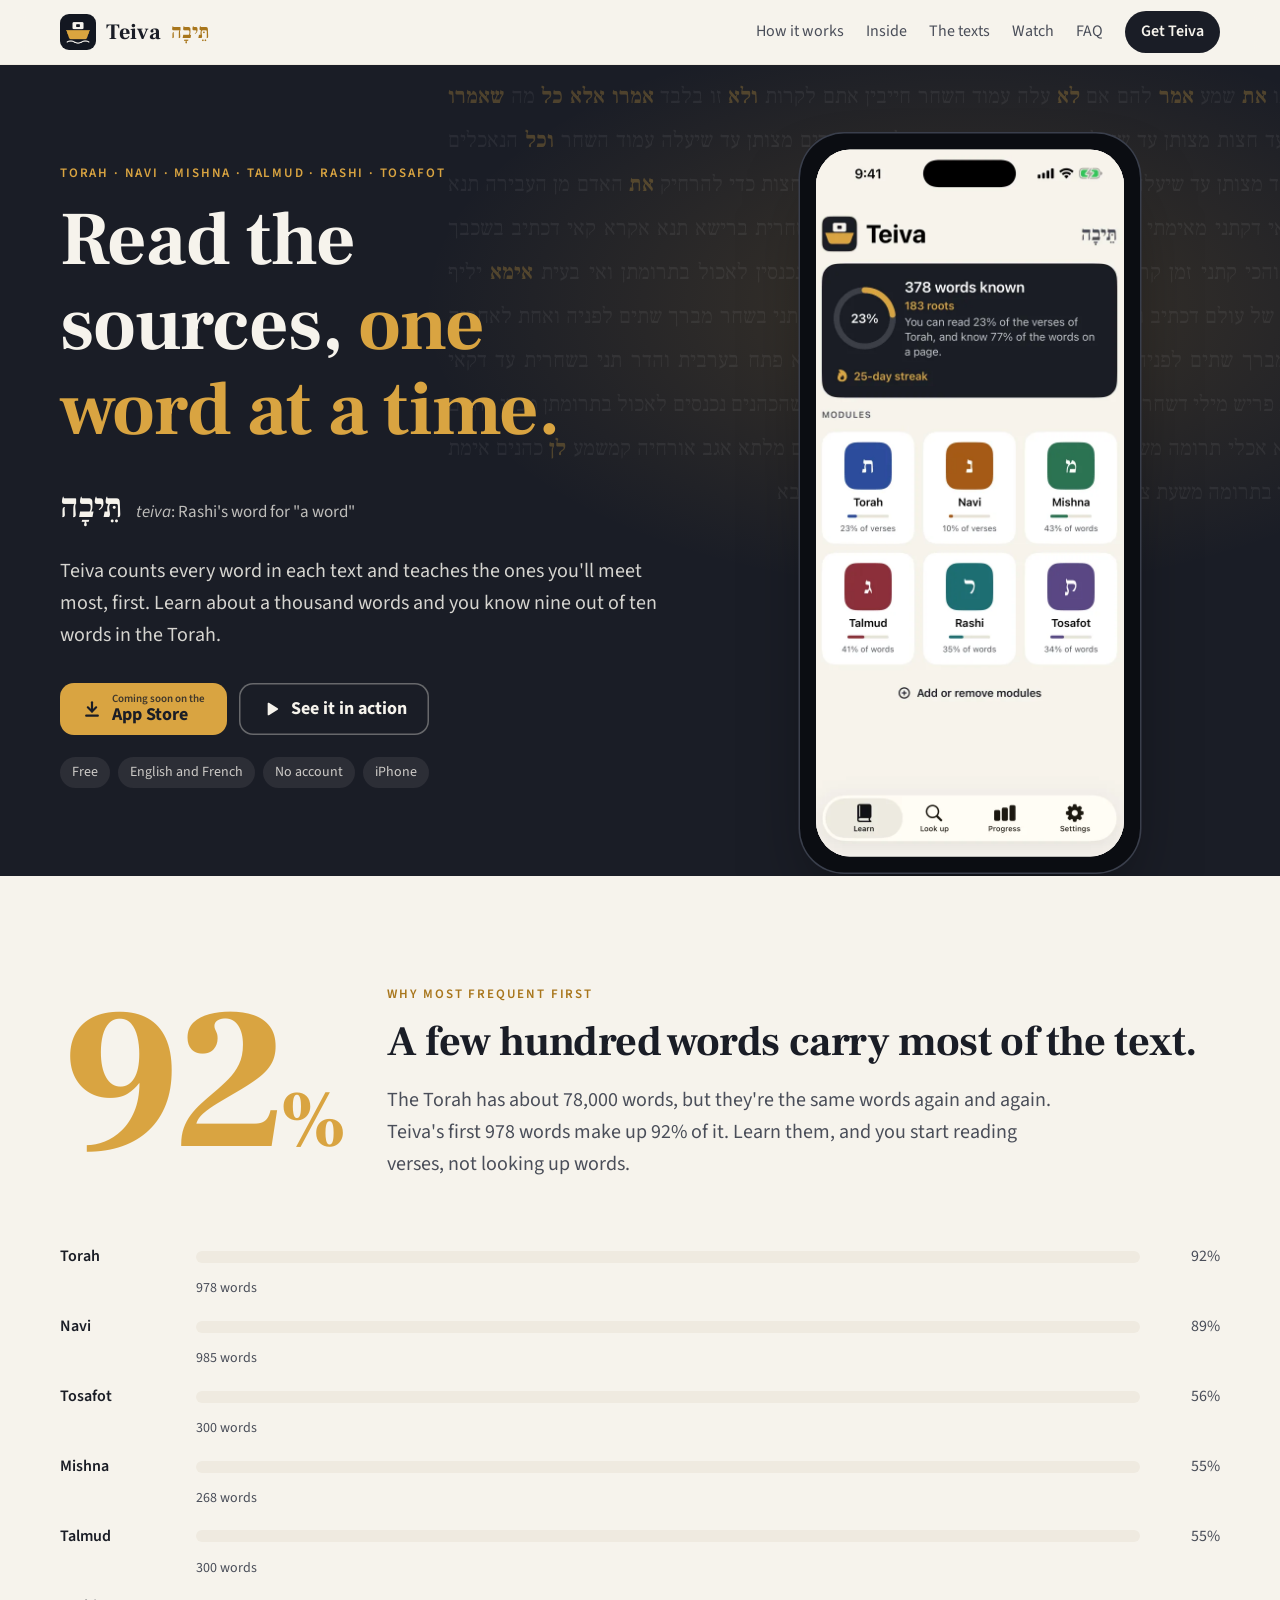
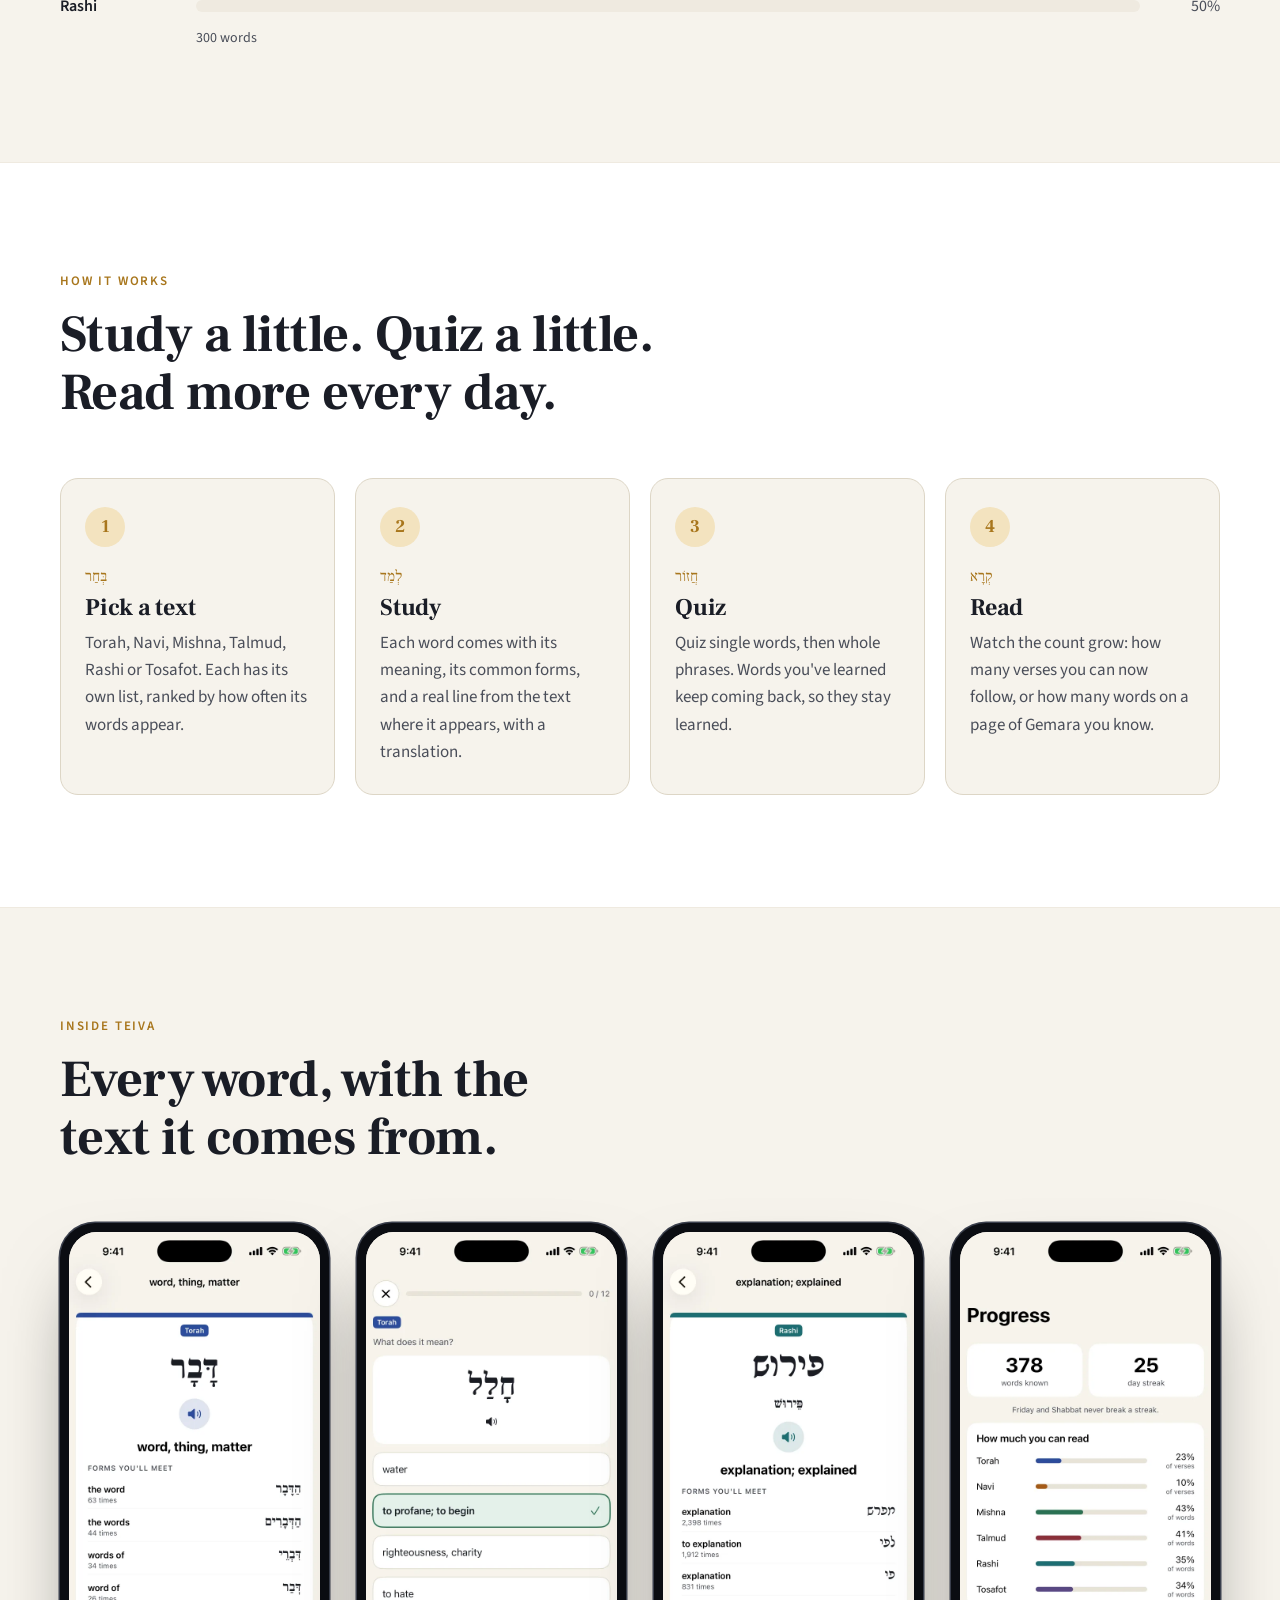
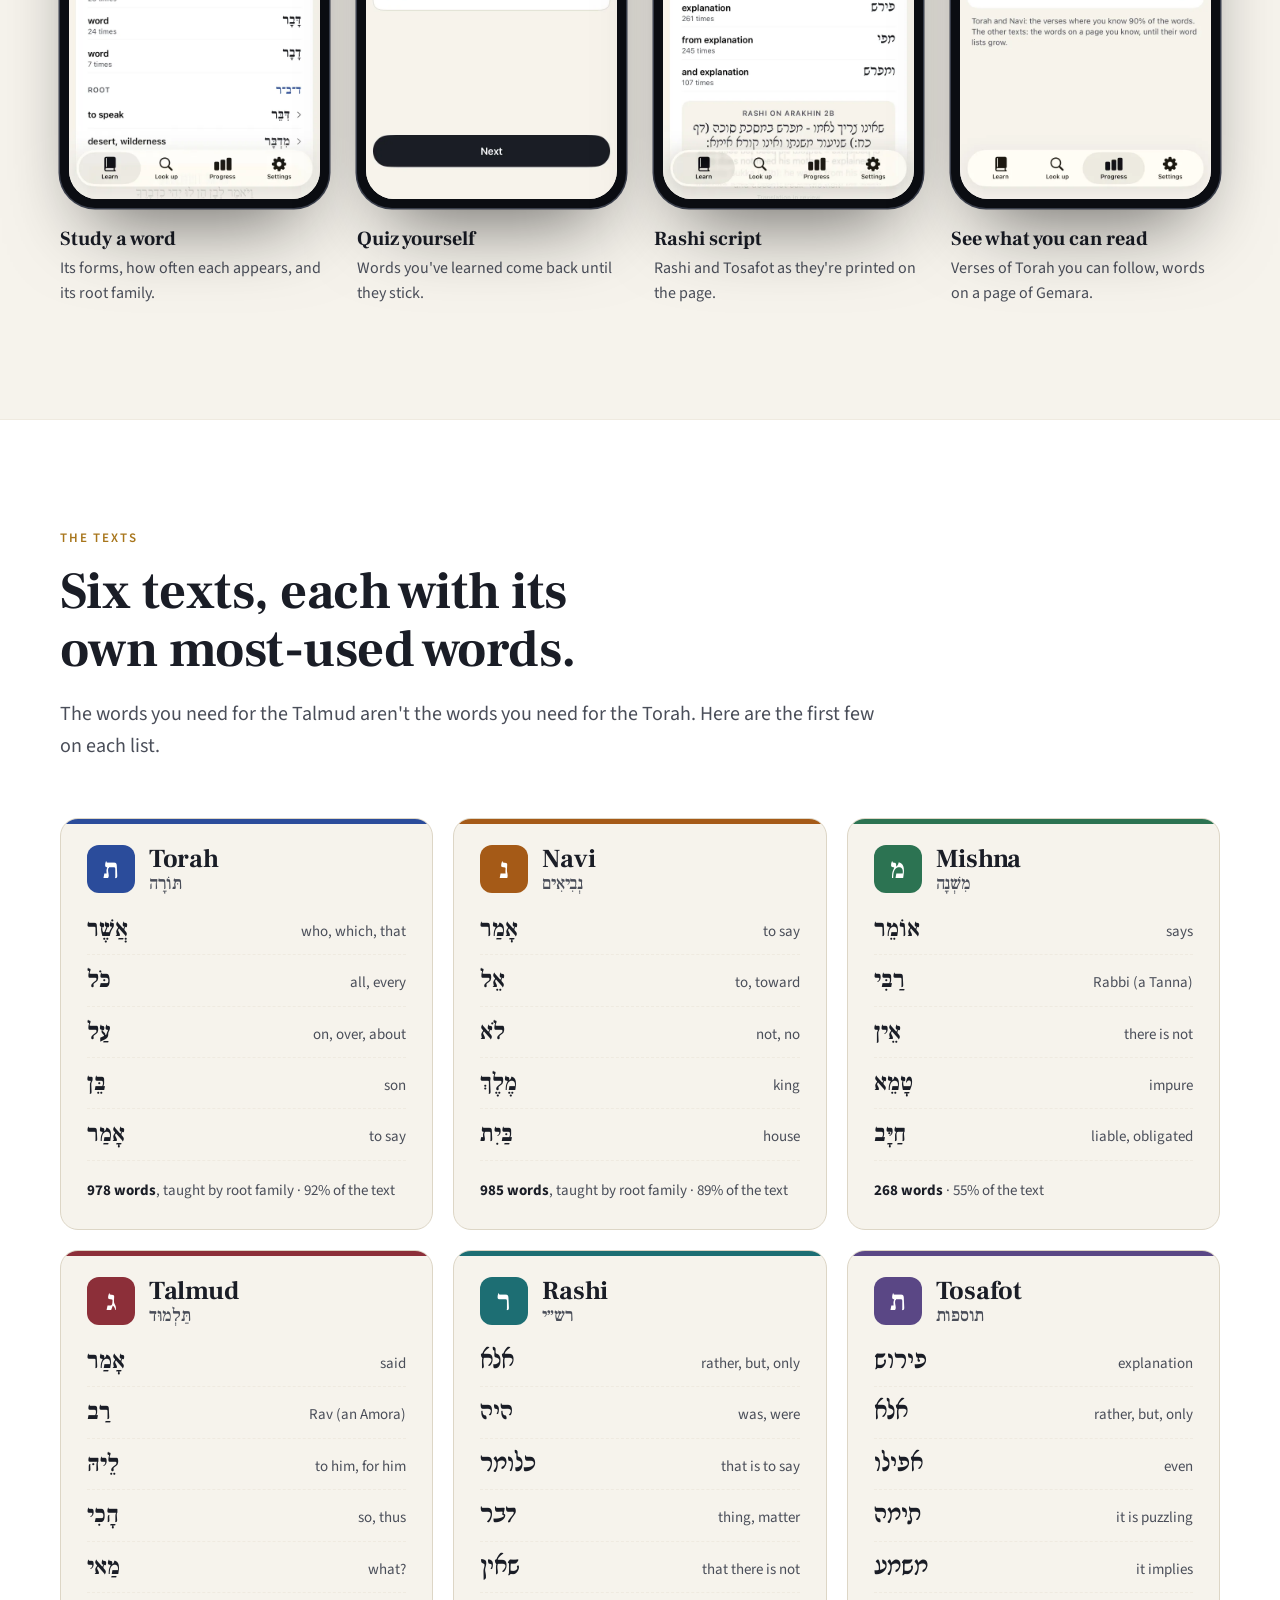
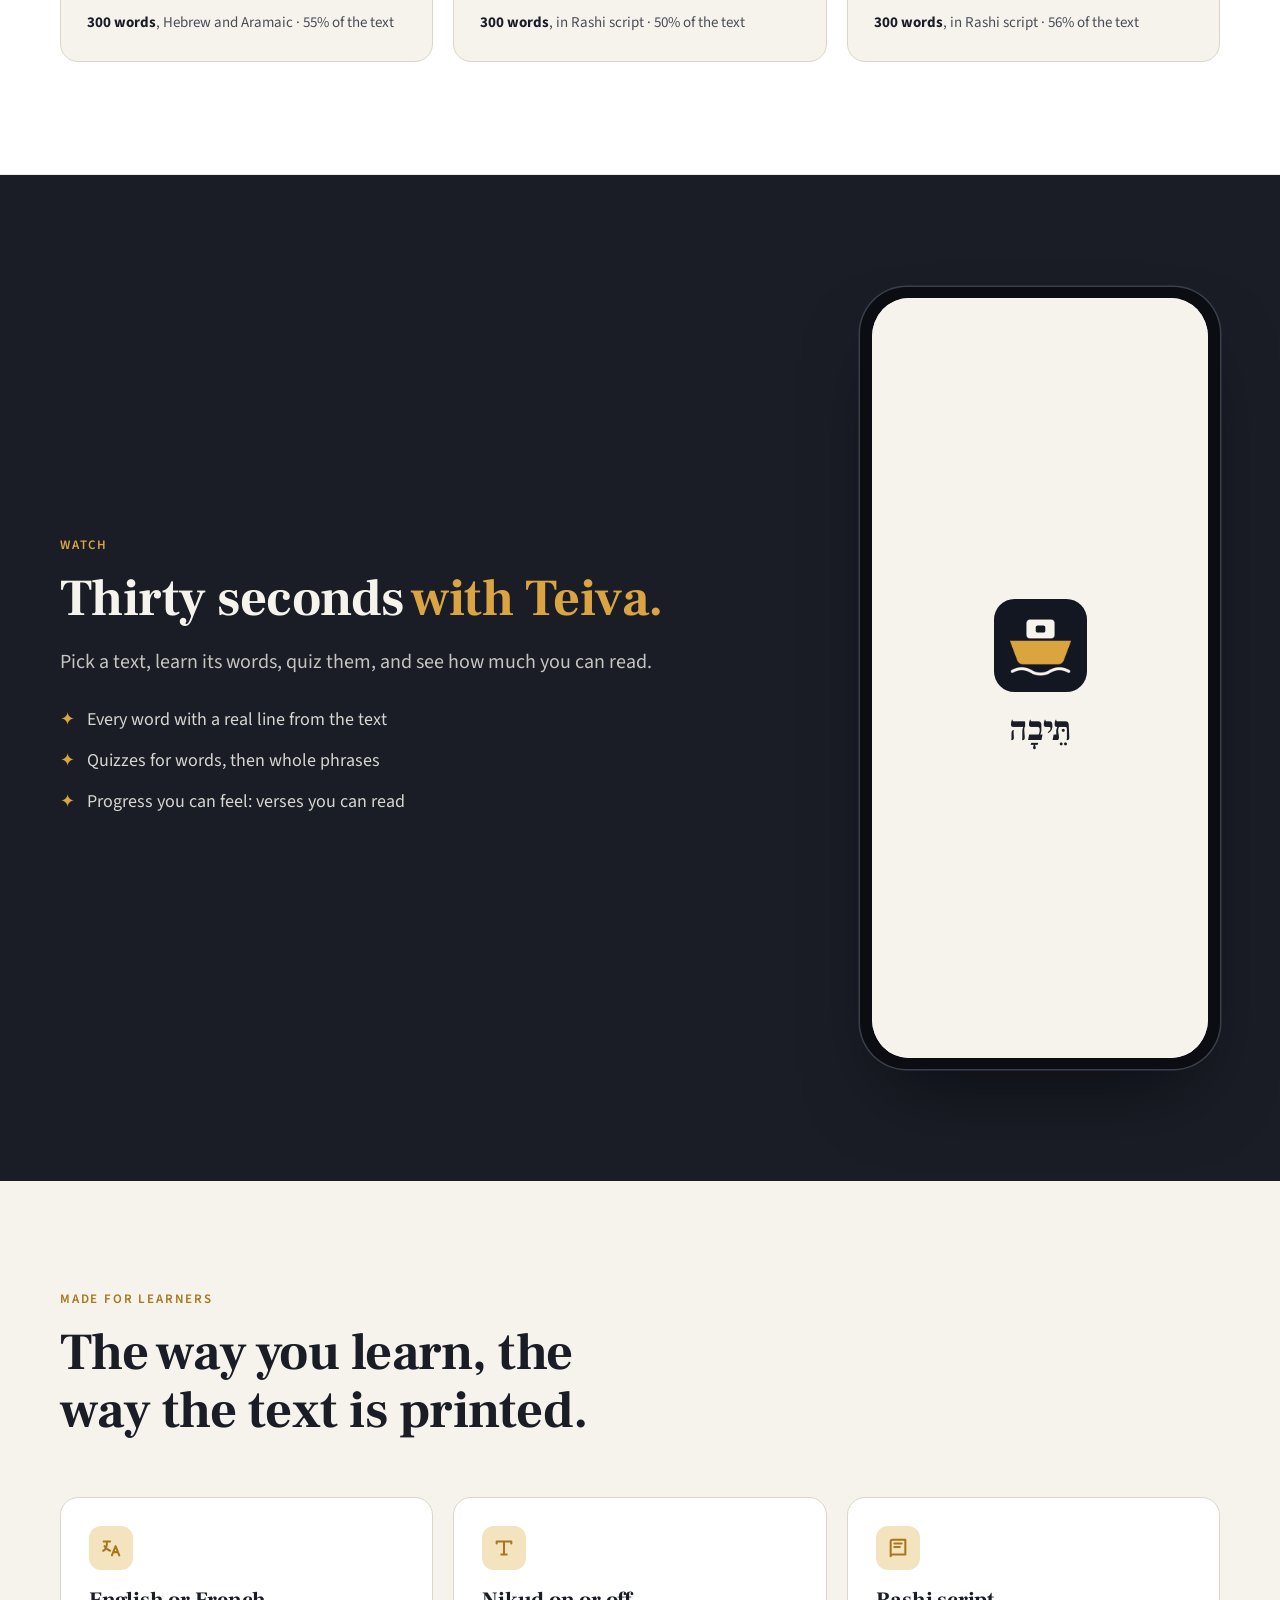
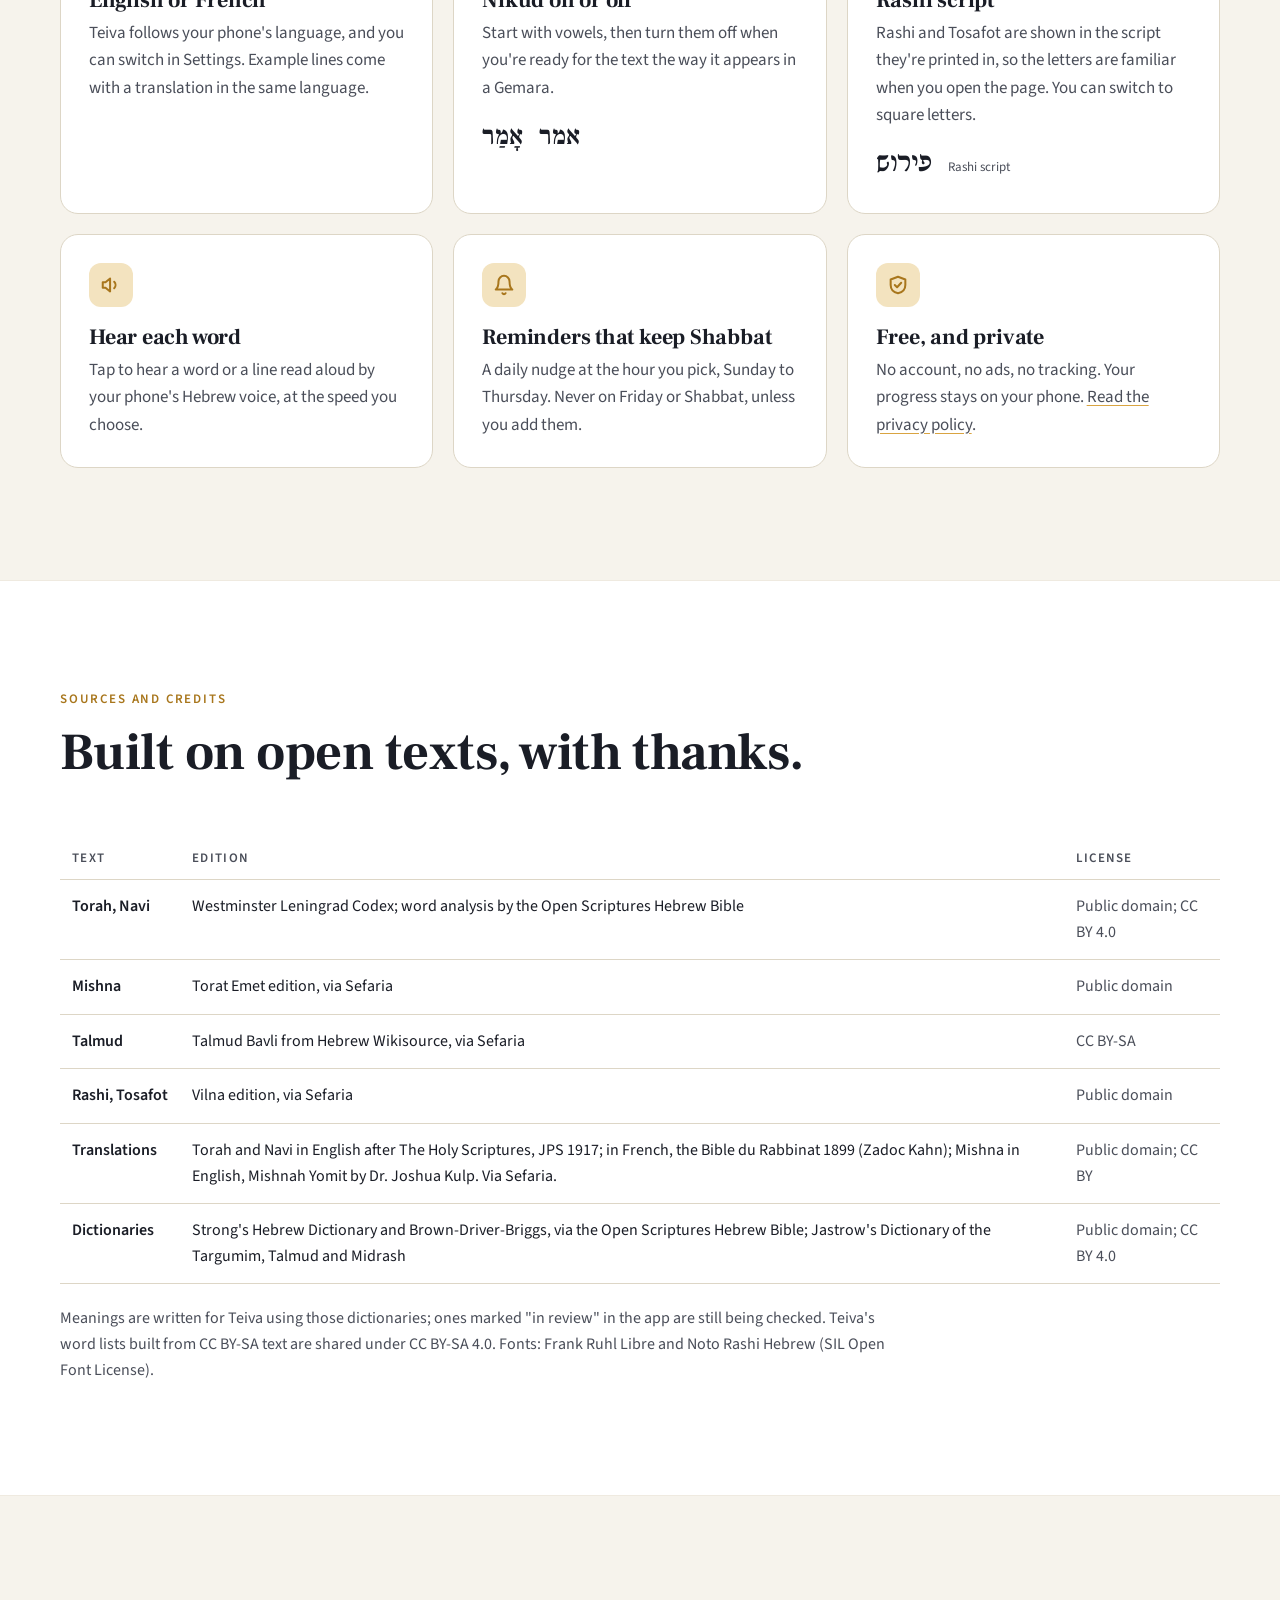
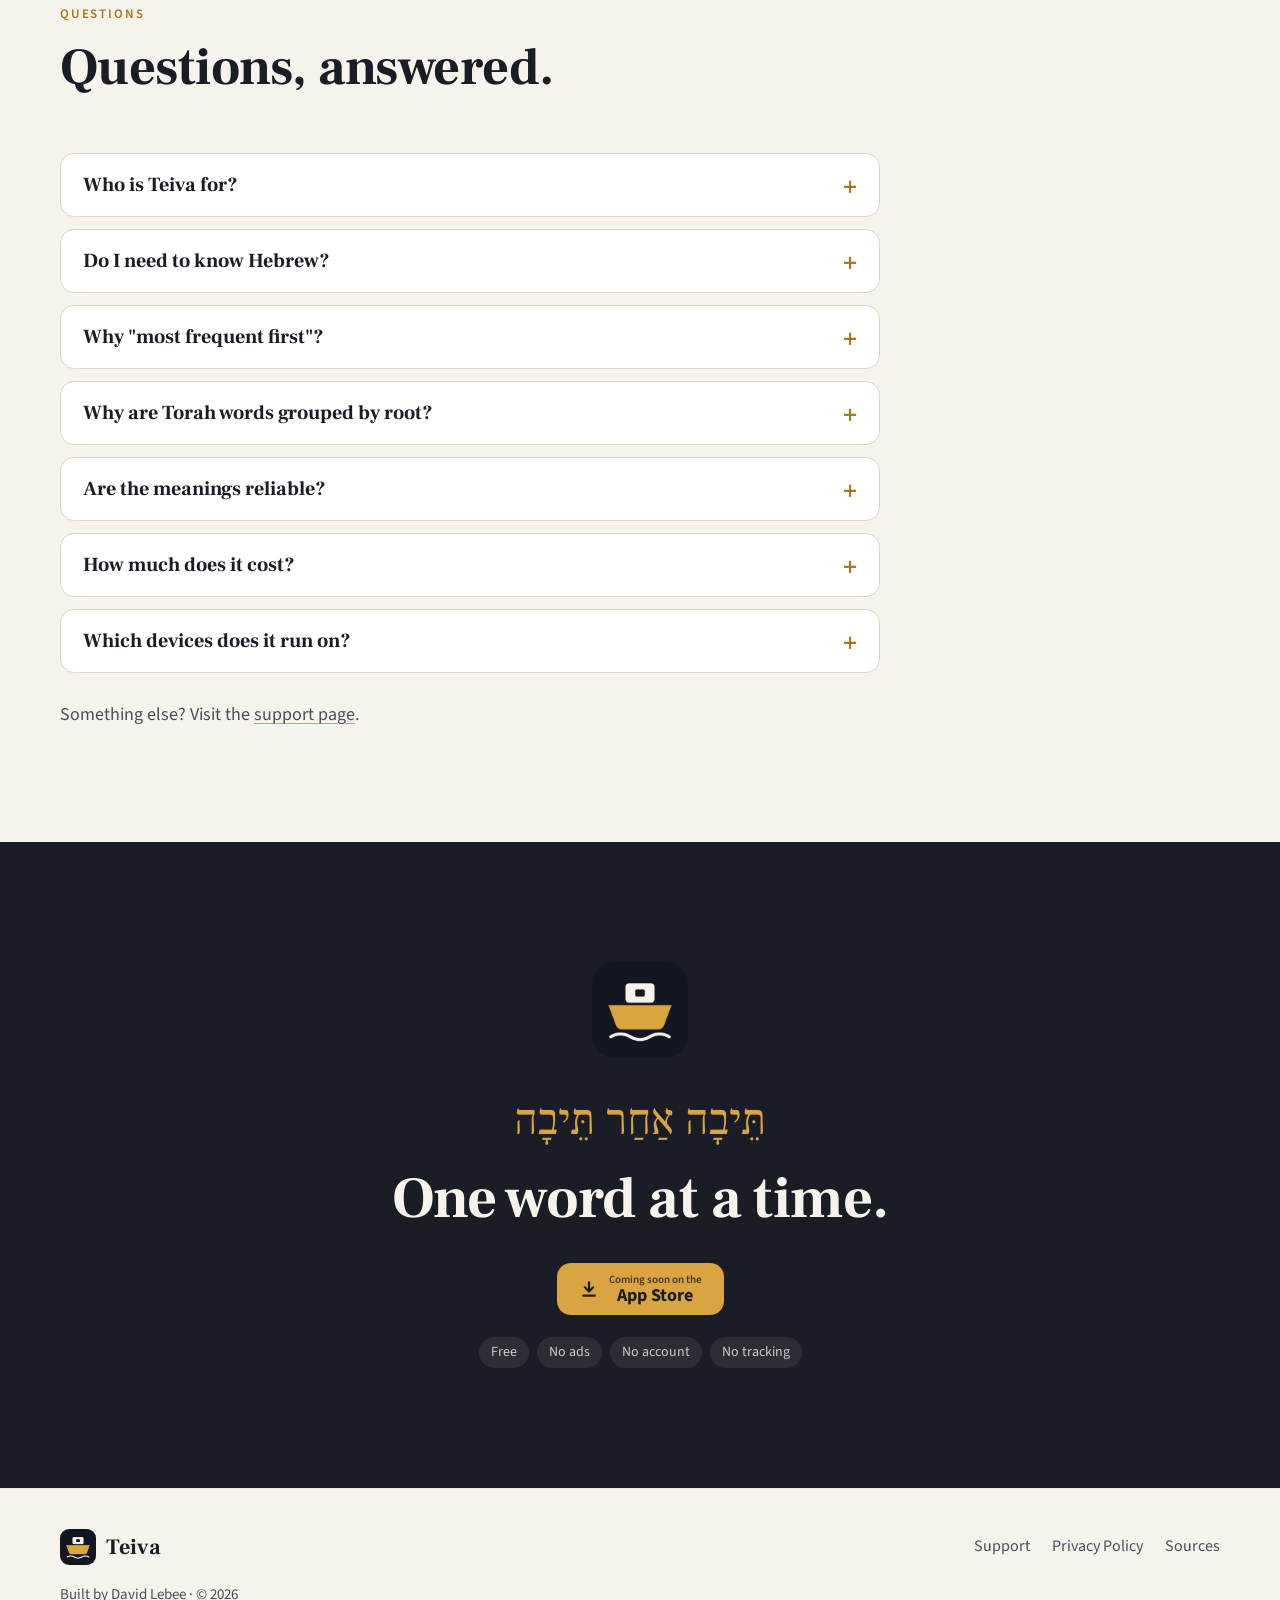
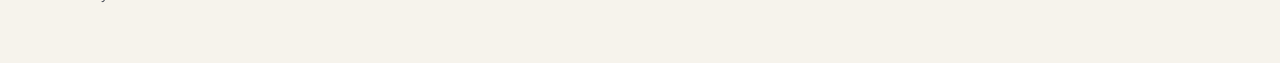
==== commit 651c1072: "Showreel, screenshots and an Inside Teiva gallery Co-Authored-By: Claude Opus 5.5 <noreply@anthropic" ====
--- a/index.html
+++ b/index.html
@@ -25,6 +25,7 @@
     <a class="brand" href="./"><img src="assets/icon-256.png" alt="" width="36" height="36"><span>Teiva</span> <span class="he">תֵּיבָה</span></a>
     <nav aria-label="Main">
       <a class="wide" href="#how">How it works</a>
+      <a class="wide" href="#inside">Inside</a>
       <a class="wide" href="#texts">The texts</a>
       <a class="wide" href="#watch">Watch</a>
       <a class="wide" href="#faq">FAQ</a>
@@ -103,7 +104,23 @@
     </div>
   </section>
 
-  <section class="band" id="texts">
+
+  <section class="band" id="inside">
+    <div class="wrap">
+      <div class="section-head reveal">
+        <p class="kicker">Inside Teiva</p>
+        <h2>Every word, with the text it comes from.</h2>
+      </div>
+      <ul class="gallery">
+        <li class="reveal"><figure class="phone"><div class="screen"><img src="assets/shots/word.webp" alt="The word davar: its meaning, the forms you'll meet in the Torah and how often, and its root family" width="660" height="1434" loading="lazy"></div></figure><p><b>Study a word</b> Its forms, how often each appears, and its root family.</p></li>
+        <li class="reveal"><figure class="phone"><div class="screen"><img src="assets/shots/quiz.webp" alt="A word quiz: pick the meaning of a Hebrew word from four choices" width="660" height="1434" loading="lazy"></div></figure><p><b>Quiz yourself</b> Words you've learned come back until they stick.</p></li>
+        <li class="reveal"><figure class="phone"><div class="screen"><img src="assets/shots/rashi.webp" alt="A Rashi word shown in Rashi script, with a line from Rashi's commentary" width="660" height="1434" loading="lazy"></div></figure><p><b>Rashi script</b> Rashi and Tosafot as they're printed on the page.</p></li>
+        <li class="reveal"><figure class="phone"><div class="screen"><img src="assets/shots/progress.webp" alt="Progress: words known, a day streak, and how much of each text you can read" width="660" height="1434" loading="lazy"></div></figure><p><b>See what you can read</b> Verses of Torah you can follow, words on a page of Gemara.</p></li>
+      </ul>
+    </div>
+  </section>
+
+  <section class="band band-paper" id="texts">
     <div class="wrap">
       <div class="section-head reveal">
         <p class="kicker">The texts</p>
@@ -170,7 +187,7 @@
     </div>
   </section>
 
-  <section class="band band-paper" id="features">
+  <section class="band" id="features">
     <div class="wrap">
       <div class="section-head reveal">
         <p class="kicker">Made for learners</p>
@@ -213,7 +230,7 @@
     </div>
   </section>
 
-  <section class="band" id="sources">
+  <section class="band band-paper" id="sources">
     <div class="wrap">
       <div class="section-head reveal">
         <p class="kicker">Sources and credits</p>
@@ -234,7 +251,7 @@
     </div>
   </section>
 
-  <section class="band band-paper" id="faq">
+  <section class="band" id="faq">
     <div class="wrap">
       <div class="section-head reveal">
         <p class="kicker">Questions</p>
--- a/assets/site.css
+++ b/assets/site.css
@@ -145,6 +145,16 @@
 .module .meta { font-size: 15px; color: var(--mute); }
 .module .meta b { color: var(--ink); }
 
+/* Gallery */
+.gallery { display: grid; grid-template-columns: repeat(4, 1fr); gap: 28px; list-style: none; padding: 0; margin: 0; }
+.gallery p { margin-top: 18px; font-size: 16px; color: var(--mute); }
+.gallery p b { display: block; color: var(--ink); font: 700 20px/1.3 var(--serif); margin-bottom: 4px; }
+.band-paper .module { background: var(--page); }
+@media (max-width: 980px) {
+  .gallery { grid-auto-flow: column; grid-template-columns: none; grid-auto-columns: min(240px, 62%); overflow-x: auto; scroll-snap-type: x mandatory; padding-bottom: 12px; }
+  .gallery li { scroll-snap-align: start; }
+}
+
 /* Reel */
 .band-night { background: var(--navy); color: var(--cream); overflow: hidden; }
 .reel { display: grid; grid-template-columns: 1fr 360px; gap: 72px; align-items: center; }
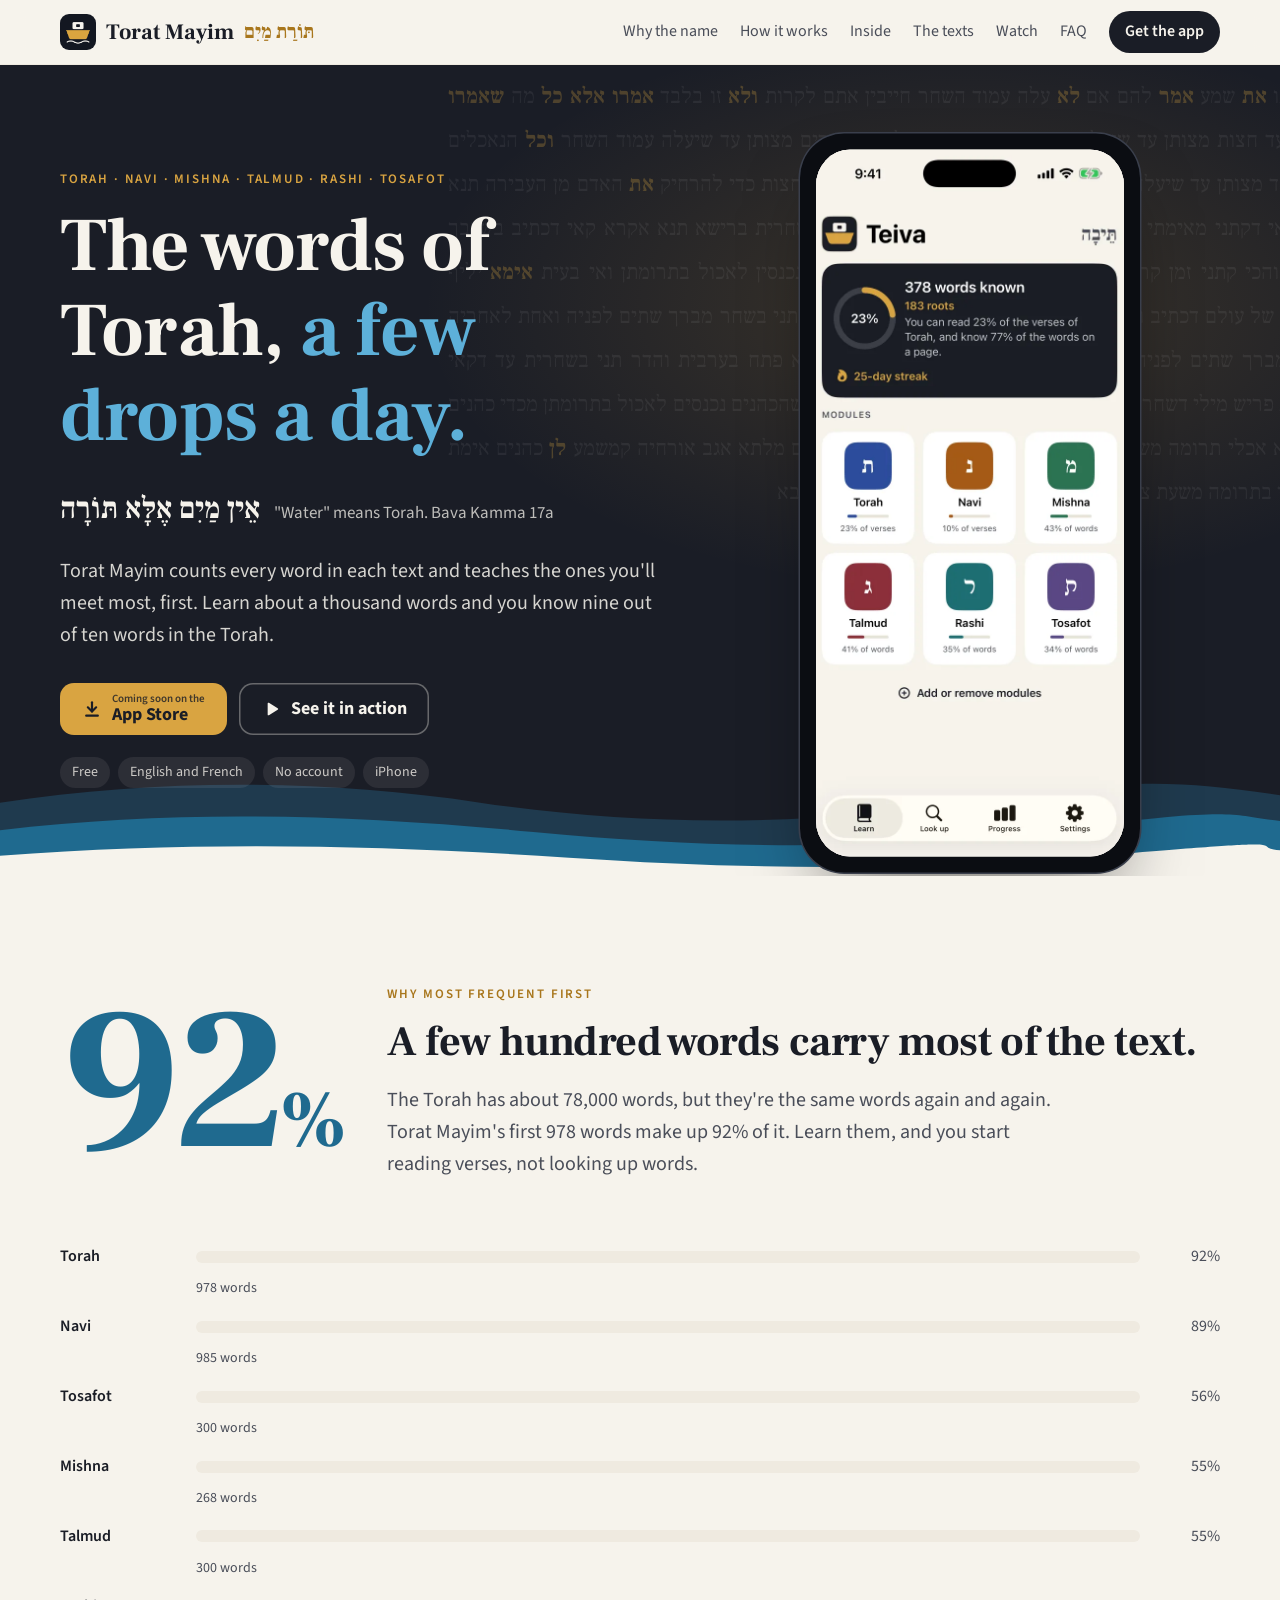
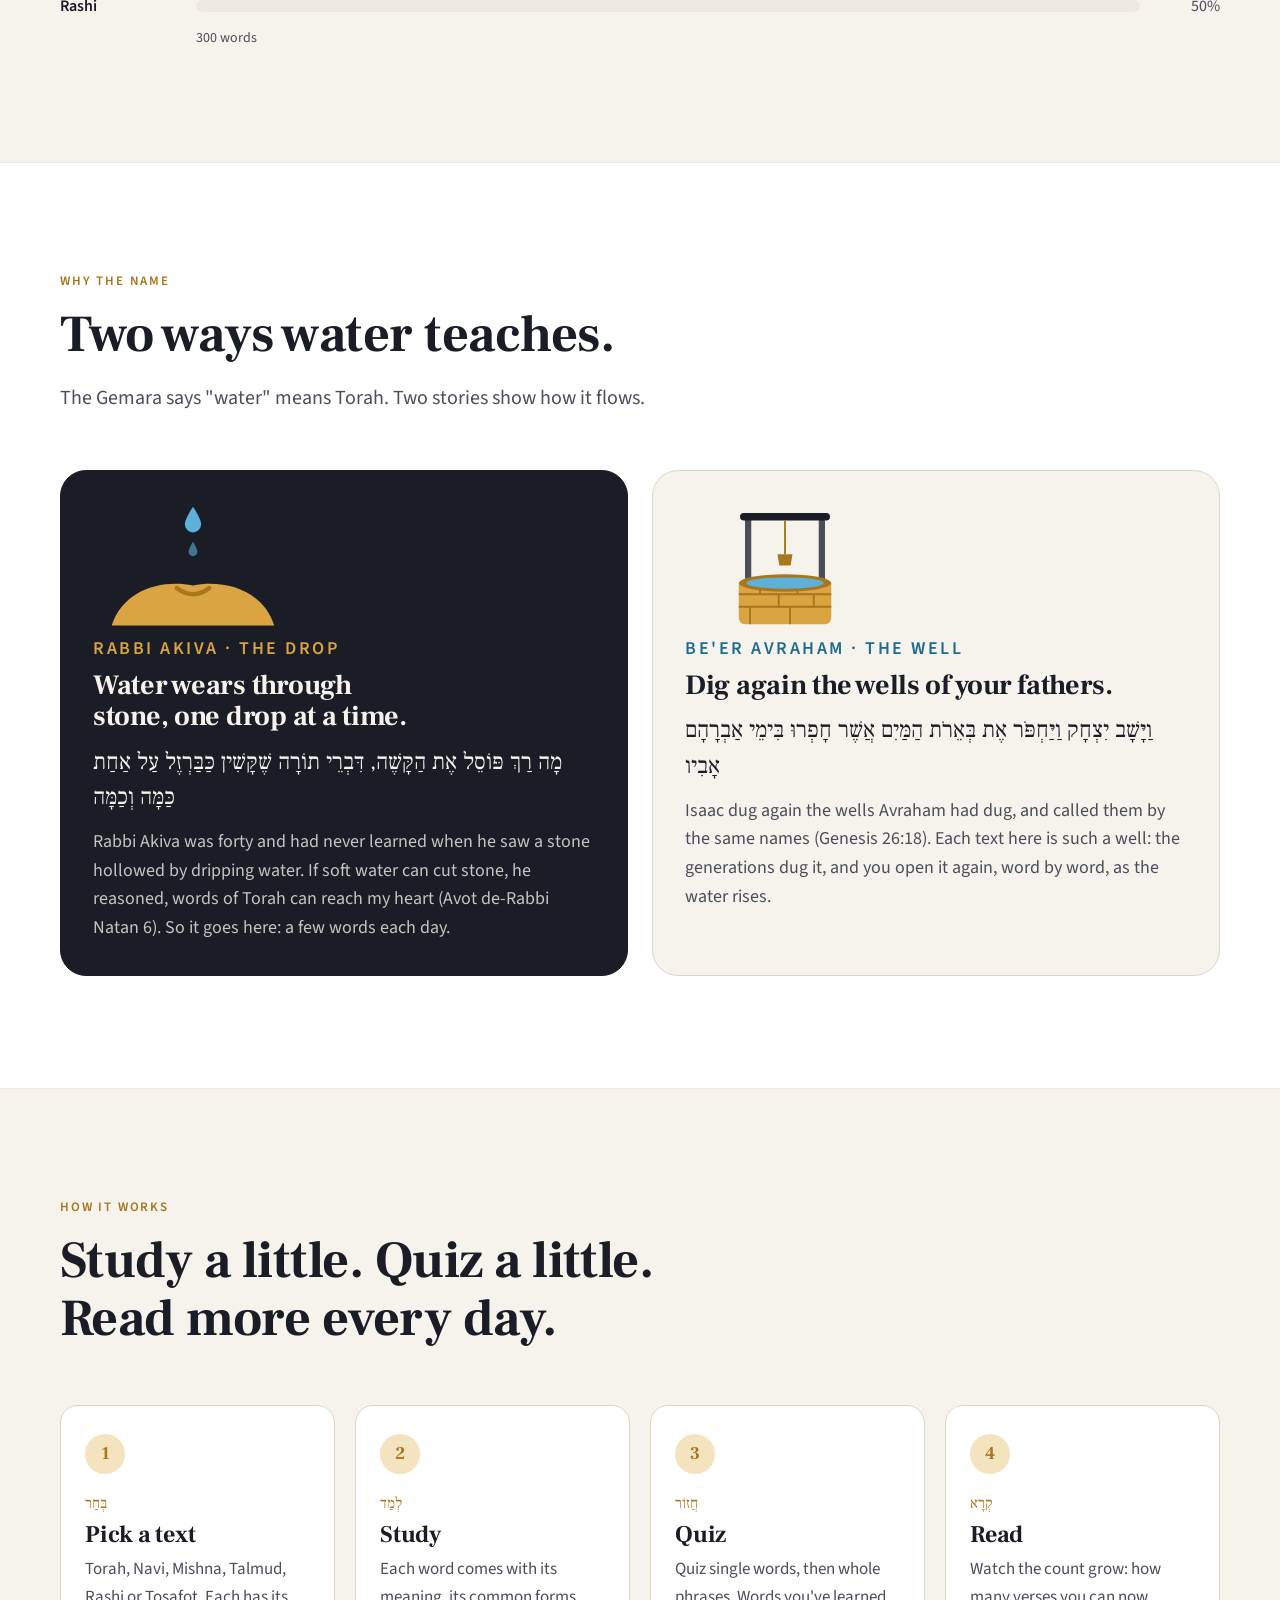
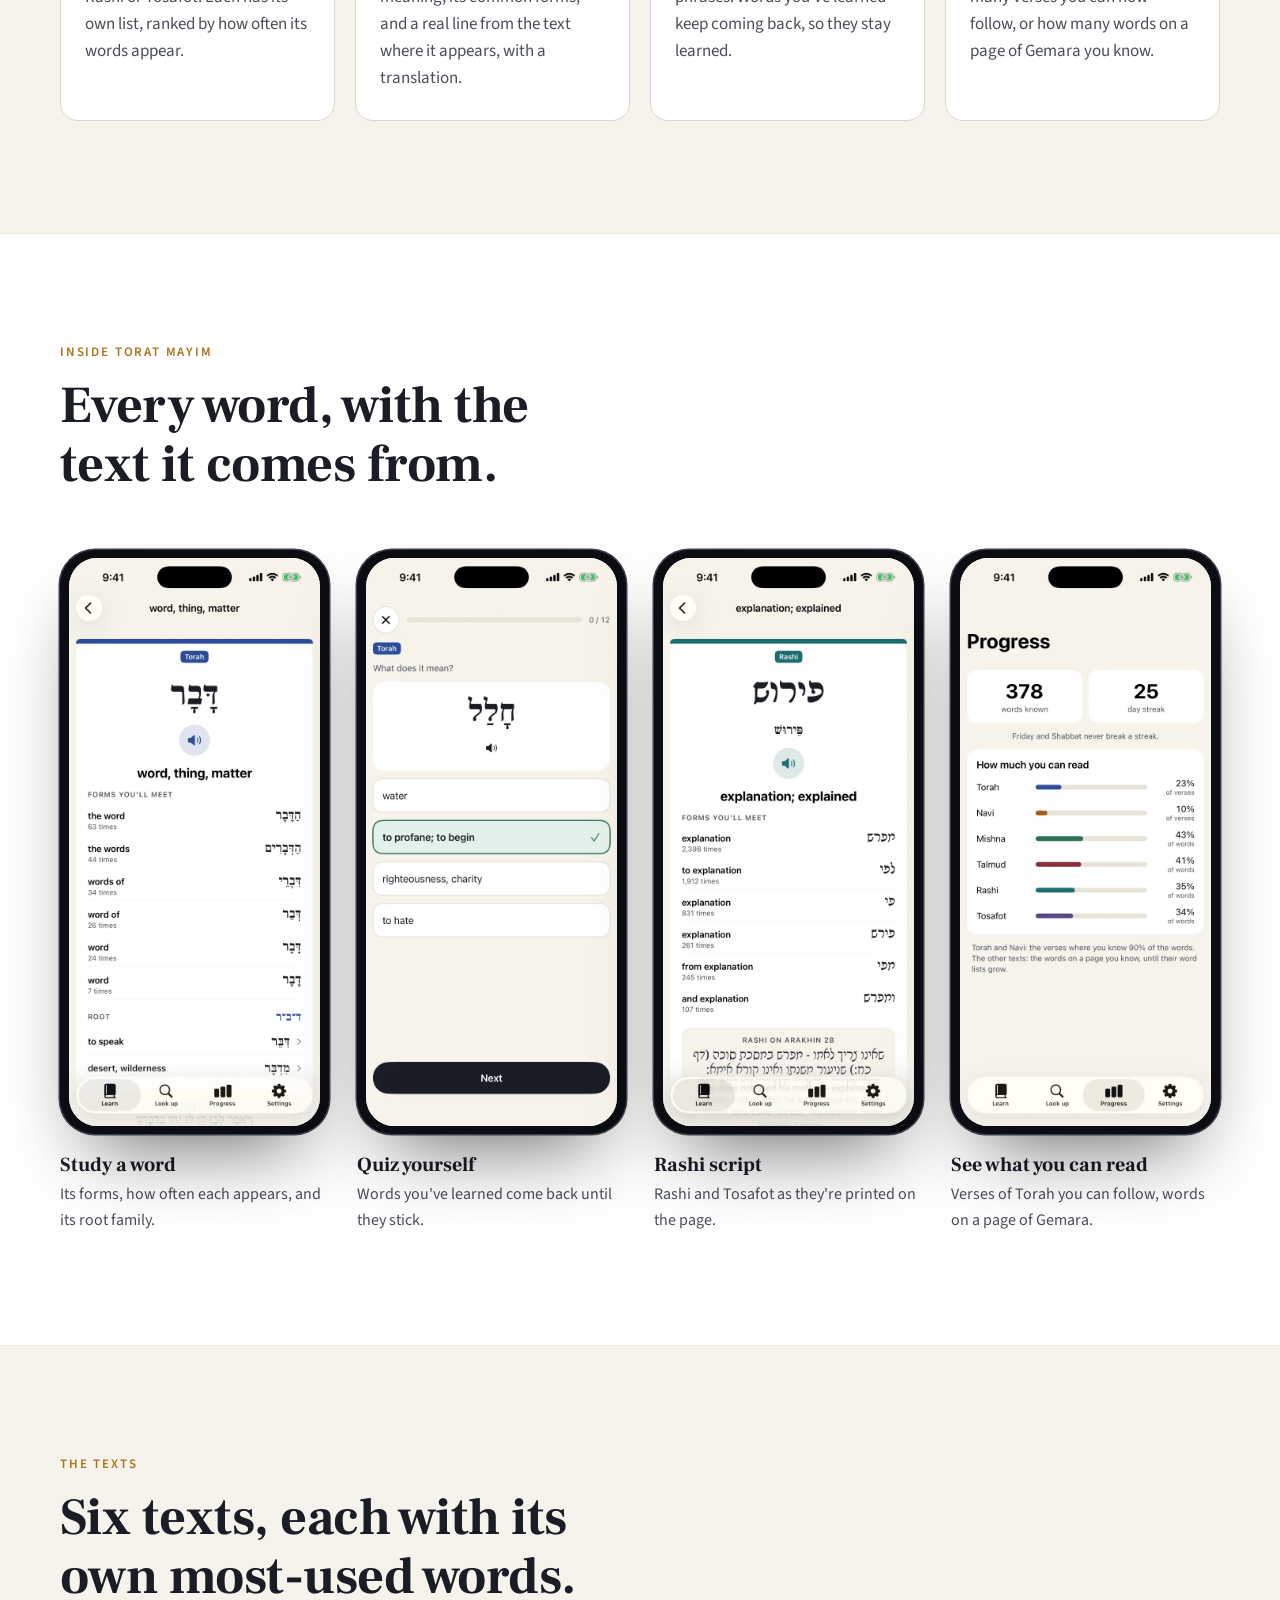
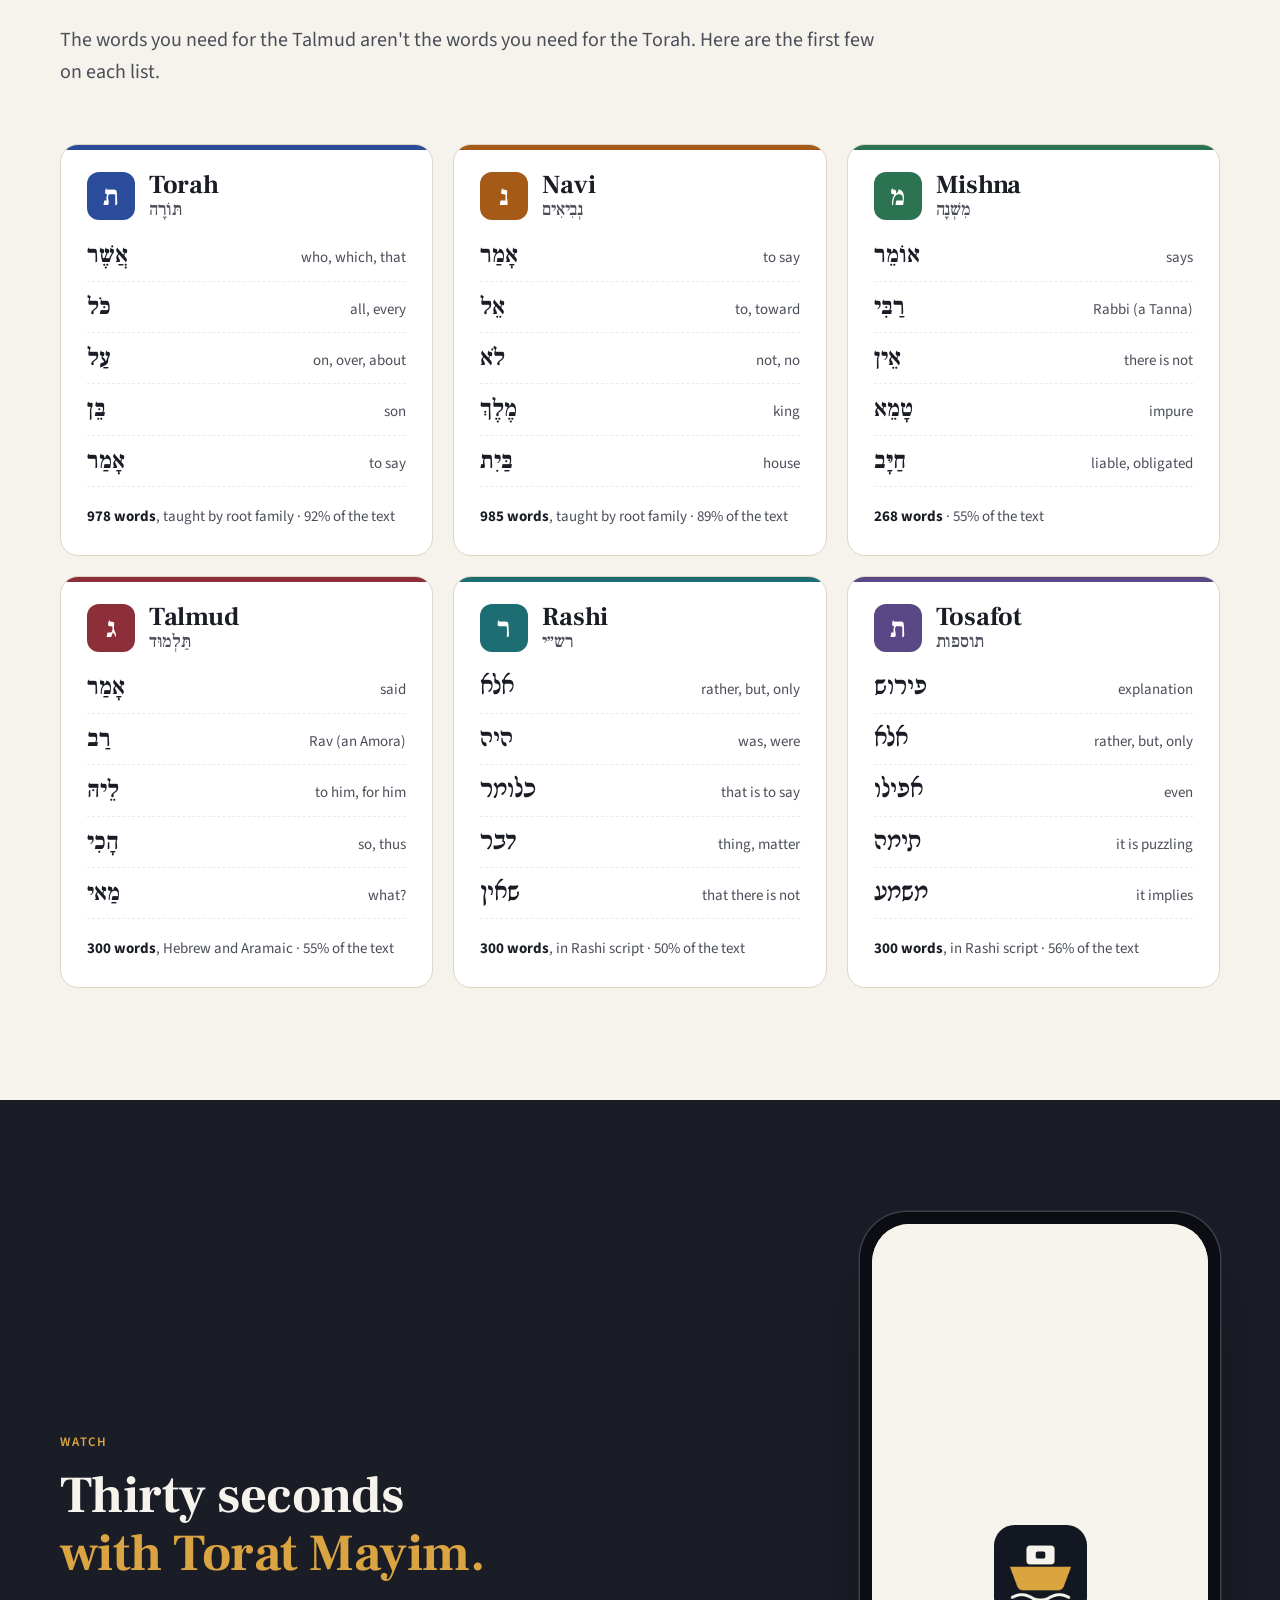
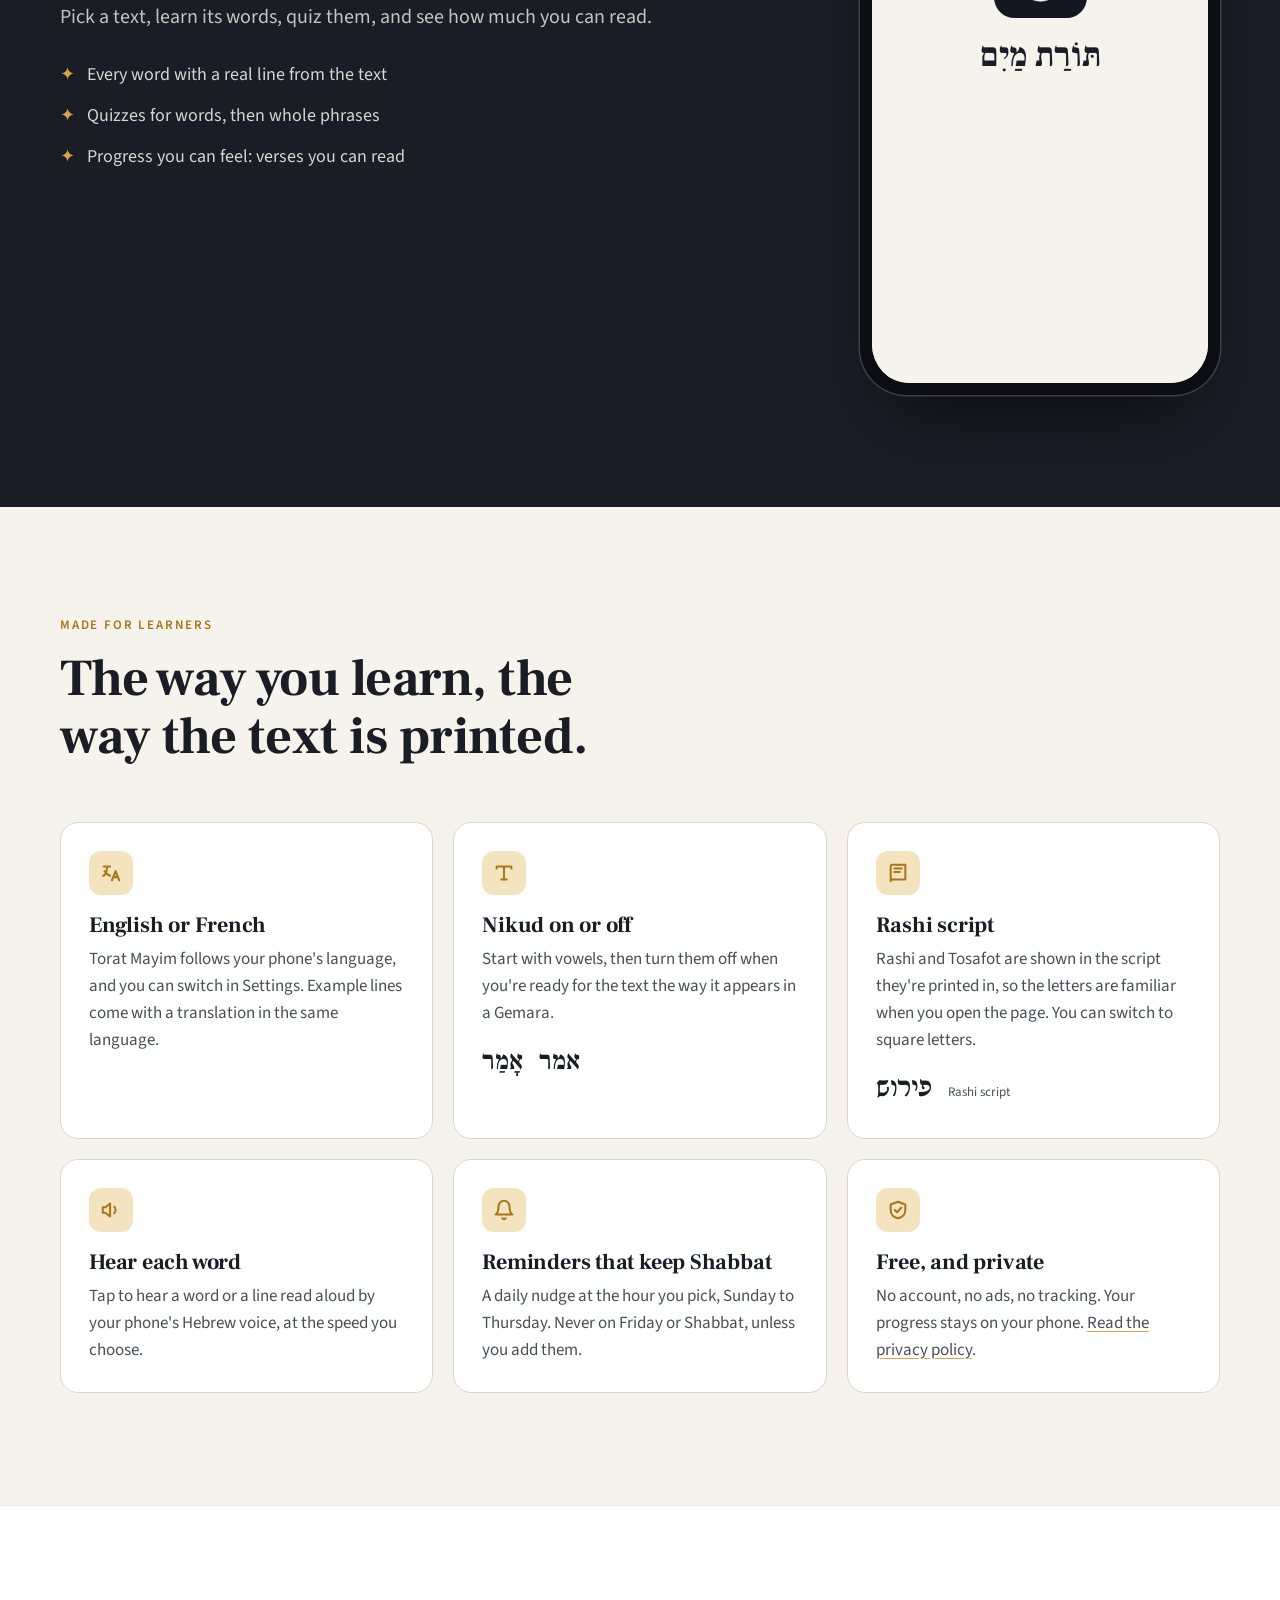
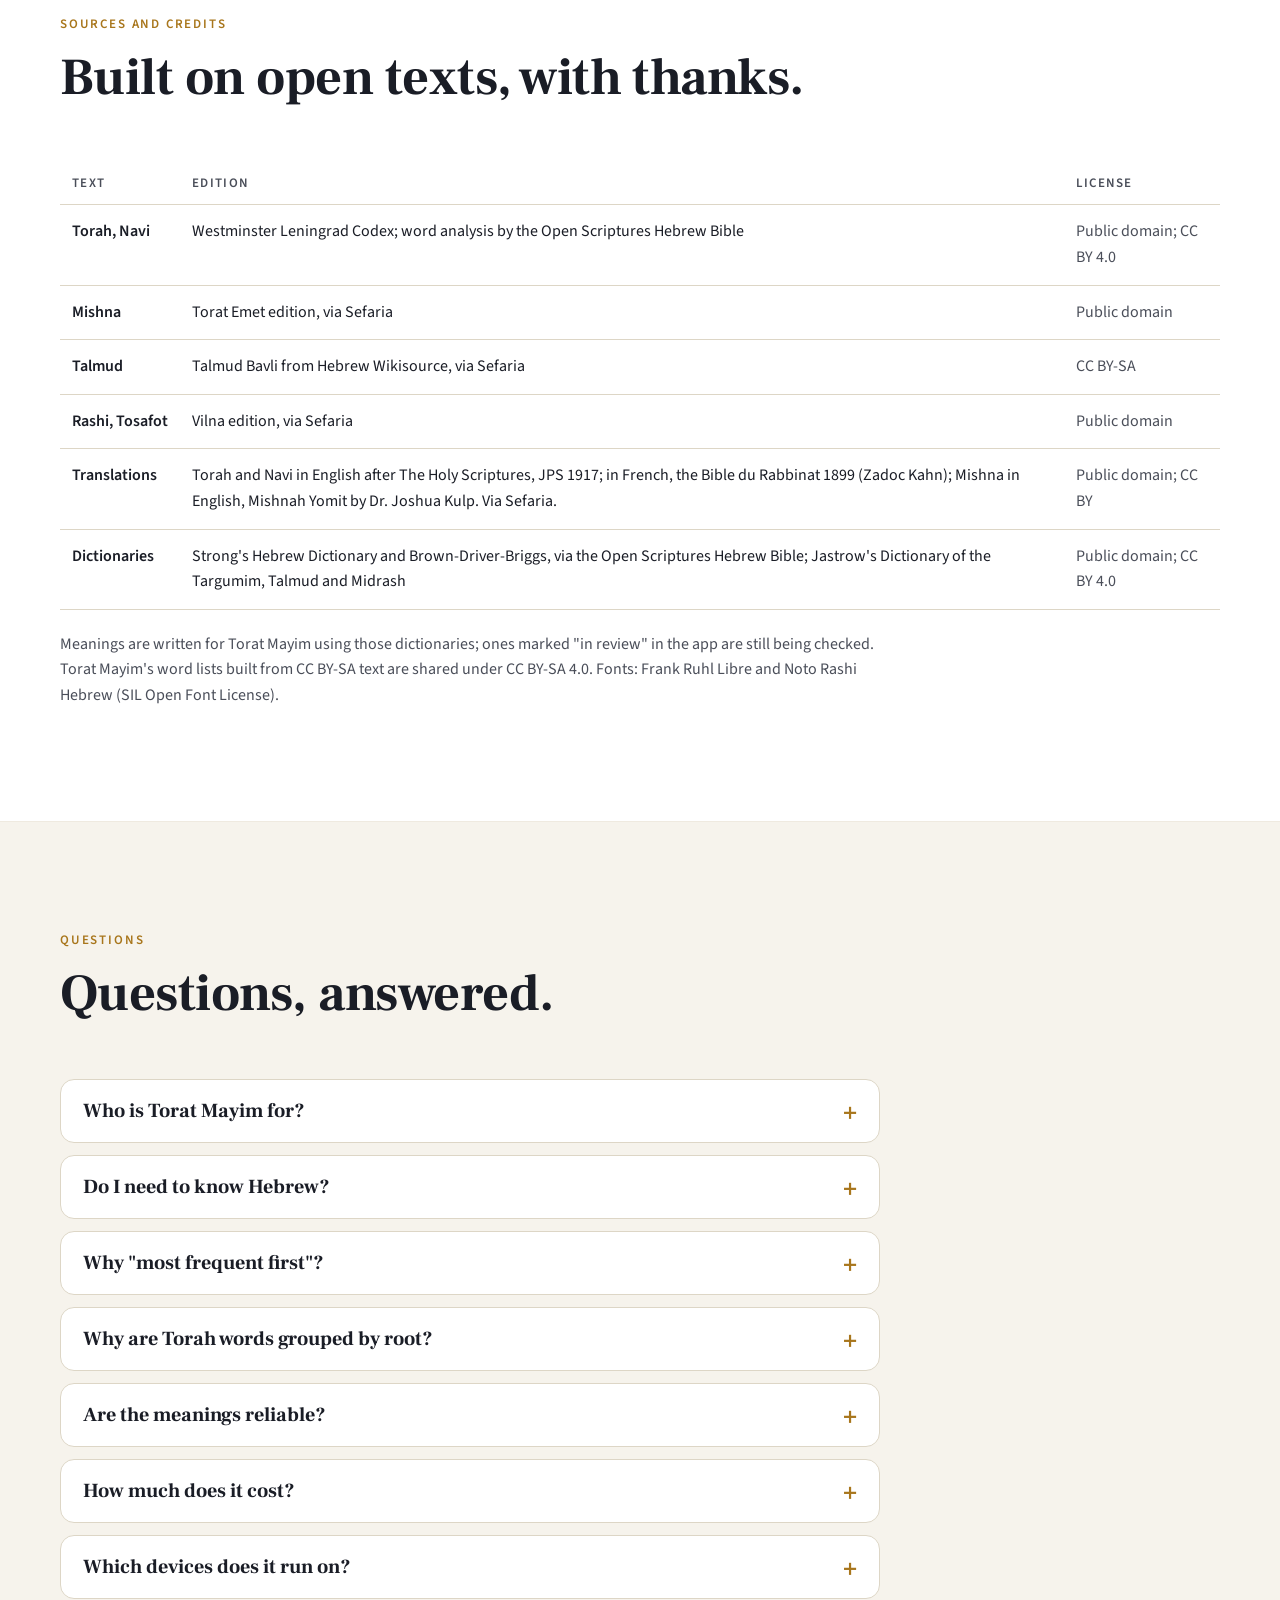
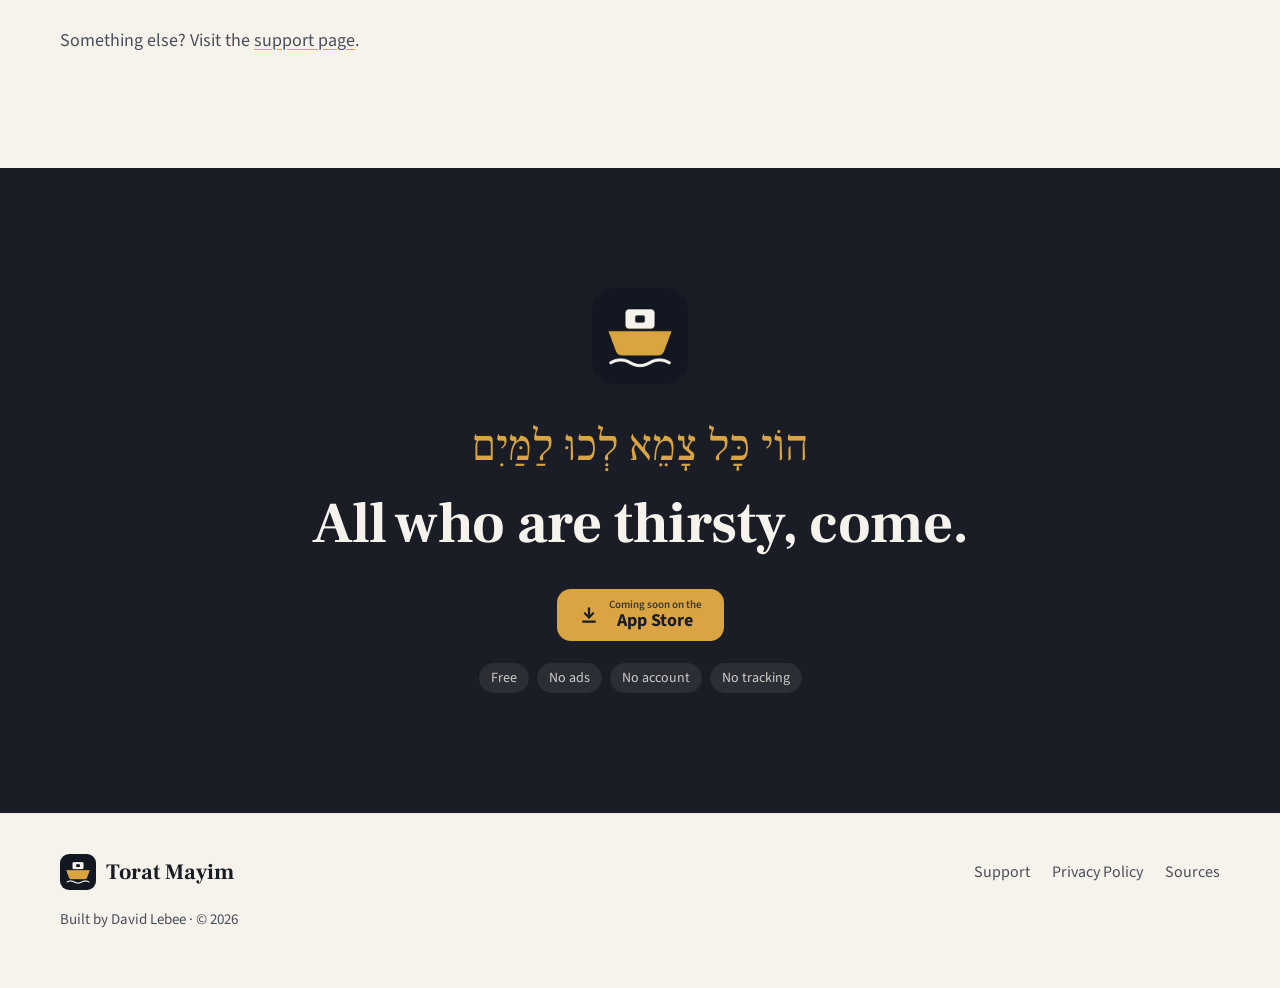
==== commit 7daaed1b: "Rename to Torat Mayim: new name, the two stories, water colours Co-Authored-By: Claude Opus 5.5 <nor" ====
--- a/index.html
+++ b/index.html
@@ -3,14 +3,14 @@
 <head>
 <meta charset="utf-8">
 <meta name="viewport" content="width=device-width, initial-scale=1">
-<title>Teiva: Words of the Sources</title>
-<meta name="description" content="Teiva teaches the words of Torah, Navi, Mishna, Talmud, Rashi and Tosafot, most frequent first. Learn about 1,000 words and you know 92% of the words in the Torah. Free, in English and French, with no account. Built by David Lebee.">
+<title>Torat Mayim: Words of the Sources</title>
+<meta name="description" content="Torat Mayim teaches the words of Torah, Navi, Mishna, Talmud, Rashi and Tosafot, most frequent first. Learn about 1,000 words and you know 92% of the words in the Torah. Free, in English and French, with no account. Built by David Lebee.">
 <meta name="theme-color" content="#1A1D26">
 <meta property="og:type" content="website">
-<meta property="og:title" content="Teiva: Words of the Sources">
+<meta property="og:title" content="Torat Mayim: Words of the Sources">
 <meta property="og:description" content="Learn the words of the Torah and the Talmud, most frequent first.">
-<meta property="og:url" content="https://dlebee.github.io/teiva-public/">
-<meta property="og:image" content="https://dlebee.github.io/teiva-public/assets/og.jpg">
+<meta property="og:url" content="https://dlebee.github.io/torat-mayim-public/">
+<meta property="og:image" content="https://dlebee.github.io/torat-mayim-public/assets/og.jpg">
 <meta name="twitter:card" content="summary_large_image">
 <link rel="icon" href="assets/favicon.png">
 <link rel="apple-touch-icon" href="assets/apple-touch-icon.png">
@@ -22,14 +22,15 @@
 <body>
 <header class="top">
   <div class="wrap top-inner">
-    <a class="brand" href="./"><img src="assets/icon-256.png" alt="" width="36" height="36"><span>Teiva</span> <span class="he">תֵּיבָה</span></a>
+    <a class="brand" href="./"><img src="assets/icon-256.png" alt="" width="36" height="36"><span>Torat Mayim</span> <span class="he">תּוֹרַת מַיִם</span></a>
     <nav aria-label="Main">
+      <a class="wide" href="#name">Why the name</a>
       <a class="wide" href="#how">How it works</a>
       <a class="wide" href="#inside">Inside</a>
       <a class="wide" href="#texts">The texts</a>
       <a class="wide" href="#watch">Watch</a>
       <a class="wide" href="#faq">FAQ</a>
-      <a class="pill" href="#get">Get Teiva</a>
+      <a class="pill" href="#get">Get the app</a>
     </nav>
   </div>
 </header>
@@ -43,9 +44,9 @@
     <div class="wrap hero-grid">
       <div class="hero-copy">
         <p class="kicker">Torah · Navi · Mishna · Talmud · Rashi · Tosafot</p>
-        <h1>Read the sources, <em>one word at a time.</em></h1>
-        <p class="word-def"><span class="he">תֵּיבָה</span><span><i>teiva</i>: Rashi's word for "a word"</span></p>
-        <p class="hero-lede">Teiva counts every word in each text and teaches the ones you'll meet most, first. Learn about a thousand words and you know nine out of ten words in the Torah.</p>
+        <h1>The words of Torah, <em>a few drops a day.</em></h1>
+        <p class="word-def"><span class="he">אֵין מַיִם אֶלָּא תּוֹרָה</span><span>"Water" means Torah. Bava Kamma 17a</span></p>
+        <p class="hero-lede">Torat Mayim counts every word in each text and teaches the ones you'll meet most, first. Learn about a thousand words and you know nine out of ten words in the Torah.</p>
         <div class="cta" id="get">
           <a class="button" href="https://apps.apple.com/app/id6832380234">
             <svg viewBox="0 0 24 24" fill="none" stroke="currentColor" stroke-width="2.6" stroke-linecap="round" stroke-linejoin="round" aria-hidden="true"><path d="M12 4v11"/><path d="m7 10 5 5 5-5"/><path d="M5 20h14"/></svg>
@@ -60,11 +61,12 @@
       </div>
       <figure class="phone hero-phone" data-speed="-0.06">
         <div class="screen">
-          <div class="placeholder"><img src="assets/icon-256.png" alt=""><span class="he">תֵּיבָה</span></div>
-          <img src="assets/shots/home.webp" alt="Teiva's home screen: six texts, each with how many of its words you know" width="660" height="1434" onerror="this.remove()">
+          <div class="placeholder"><img src="assets/icon-256.png" alt=""><span class="he">תּוֹרַת מַיִם</span></div>
+          <img src="assets/shots/home.webp" alt="Torat Mayim's home screen: six texts, each with how many of its words you know" width="660" height="1434" onerror="this.remove()">
         </div>
       </figure>
     </div>
+    <svg class="hero-waves" aria-hidden="true" viewBox="0 0 1440 120" preserveAspectRatio="none"><path d="M0 40 C180 14 360 14 540 40 S900 66 1080 40 S1320 14 1440 32 V120 H0 Z" fill="#1F3A4E"/><path d="M0 70 C200 48 380 52 600 72 S1000 92 1200 68 S1380 54 1440 60 V120 H0 Z" fill="#1F6A8F"/><path d="M0 98 C220 82 420 86 640 100 S1040 114 1260 96 S1400 88 1440 92 V120 H0 Z" fill="var(--page)"/></svg>
   </section>
 
   <!-- The idea, in one number. -->
@@ -75,10 +77,10 @@
         <div>
           <p class="kicker" style="color: var(--gold-deep)">Why most frequent first</p>
           <h2>A few hundred words carry most of the text.</h2>
-          <p class="lede">The Torah has about 78,000 words, but they're the same words again and again. Teiva's first 978 words make up 92% of it. Learn them, and you start reading verses, not looking up words.</p>
+          <p class="lede">The Torah has about 78,000 words, but they're the same words again and again. Torat Mayim's first 978 words make up 92% of it. Learn them, and you start reading verses, not looking up words.</p>
         </div>
       </div>
-      <div class="bars reveal" role="list" aria-label="How much of each text Teiva's word list covers">
+      <div class="bars reveal" role="list" aria-label="How much of each text Torat Mayim's word list covers">
         <div class="bar" role="listitem" style="--c: var(--torah); --v: 92.4"><span class="name">Torah</span><span class="track"><span class="fill"></span></span><span class="pct">92%</span><span class="sub">978 words</span></div>
         <div class="bar" role="listitem" style="--c: var(--navi); --v: 88.8"><span class="name">Navi</span><span class="track"><span class="fill"></span></span><span class="pct">89%</span><span class="sub">985 words</span></div>
         <div class="bar" role="listitem" style="--c: var(--tosafot); --v: 55.5"><span class="name">Tosafot</span><span class="track"><span class="fill"></span></span><span class="pct">56%</span><span class="sub">300 words</span></div>
@@ -89,7 +91,34 @@
     </div>
   </section>
 
-  <section class="band band-paper" id="how">
+
+  <section class="band band-paper" id="name">
+    <div class="wrap">
+      <div class="section-head reveal">
+        <p class="kicker">Why the name</p>
+        <h2>Two ways water teaches.</h2>
+        <p class="lede">The Gemara says "water" means Torah. Two stories show how it flows.</p>
+      </div>
+      <div class="stories">
+        <article class="story dark reveal">
+          <svg viewBox="0 0 320 200" role="img" aria-label="Drops falling on a stone, hollowing it"><path d="M160 6 C160 6 147 25 147 34 a13 13 0 0 0 26 0 C173 25 160 6 160 6 Z" fill="#5DB0D9"/><path d="M160 62 C160 62 153 73 153 78 a7 7 0 0 0 14 0 C167 73 160 62 160 62 Z" fill="#5DB0D9" fill-opacity=".6"/><path d="M30 196 C48 140 108 122 160 132 C212 122 272 140 290 196 Z" fill="#D9A441"/><path d="M134 136 Q160 156 186 136" stroke="#A8761C" stroke-width="7" fill="none" stroke-linecap="round"/></svg>
+          <p class="kicker">Rabbi Akiva · the drop</p>
+          <h3>Water wears through stone, one drop at a time.</h3>
+          <p class="he quote">מָה רַךְ פּוֹסֵל אֶת הַקָּשֶׁה, דִּבְרֵי תוֹרָה שֶׁקָּשִׁין כַּבַּרְזֶל עַל אַחַת כַּמָּה וְכַמָּה</p>
+          <p>Rabbi Akiva was forty and had never learned when he saw a stone hollowed by dripping water. If soft water can cut stone, he reasoned, words of Torah can reach my heart (Avot de-Rabbi Natan 6). So it goes here: a few words each day.</p>
+        </article>
+        <article class="story reveal">
+          <svg viewBox="0 0 320 200" role="img" aria-label="A stone well with a rope and bucket, full of water"><rect x="96" y="22" width="10" height="110" rx="4" fill="#4A4E59"/><rect x="214" y="22" width="10" height="110" rx="4" fill="#4A4E59"/><rect x="88" y="16" width="144" height="12" rx="6" fill="#1A1D26"/><path d="M160 28 V82" stroke="#A8761C" stroke-width="3"/><path d="M148 82 h24 l-3 18 h-18 Z" fill="#A8761C"/><path d="M86 128 h148 v56 a10 10 0 0 1 -10 10 h-128 a10 10 0 0 1 -10 -10 Z" fill="#D9A441"/><path d="M86 146h148M86 166h148M120 128v18M180 128v18M150 146v20M206 146v20M104 166v28M168 166v28" stroke="#A8761C" stroke-width="3"/><ellipse cx="160" cy="128" rx="74" ry="14" fill="#A8761C"/><ellipse cx="160" cy="128" rx="62" ry="9" fill="#5DB0D9"/></svg>
+          <p class="kicker">Be'er Avraham · the well</p>
+          <h3>Dig again the wells of your fathers.</h3>
+          <p class="he quote">וַיָּשָׁב יִצְחָק וַיַּחְפֹּר אֶת בְּאֵרֹת הַמַּיִם אֲשֶׁר חָפְרוּ בִּימֵי אַבְרָהָם אָבִיו</p>
+          <p>Isaac dug again the wells Avraham had dug, and called them by the same names (Genesis 26:18). Each text here is such a well: the generations dug it, and you open it again, word by word, as the water rises.</p>
+        </article>
+      </div>
+    </div>
+  </section>
+
+  <section class="band" id="how">
     <div class="wrap">
       <div class="section-head reveal">
         <p class="kicker">How it works</p>
@@ -105,10 +134,10 @@
   </section>
 
 
-  <section class="band" id="inside">
-    <div class="wrap">
-      <div class="section-head reveal">
-        <p class="kicker">Inside Teiva</p>
+  <section class="band band-paper" id="inside">
+    <div class="wrap">
+      <div class="section-head reveal">
+        <p class="kicker">Inside Torat Mayim</p>
         <h2>Every word, with the text it comes from.</h2>
       </div>
       <ul class="gallery">
@@ -120,7 +149,7 @@
     </div>
   </section>
 
-  <section class="band band-paper" id="texts">
+  <section class="band" id="texts">
     <div class="wrap">
       <div class="section-head reveal">
         <p class="kicker">The texts</p>
@@ -166,7 +195,7 @@
     <div class="wrap reel">
       <div class="reel-copy reveal">
         <p class="kicker">Watch</p>
-        <h2>Thirty seconds <em>with Teiva.</em></h2>
+        <h2>Thirty seconds <em>with Torat Mayim.</em></h2>
         <p class="lede">Pick a text, learn its words, quiz them, and see how much you can read.</p>
         <ul class="reel-list">
           <li>Every word with a real line from the text</li>
@@ -177,9 +206,9 @@
       <div class="reel-stage">
         <figure class="phone" data-speed="-0.06">
           <div class="screen">
-            <div class="placeholder"><img src="assets/icon-256.png" alt=""><span class="he">תֵּיבָה</span></div>
-            <video muted autoplay loop playsinline preload="metadata" poster="assets/teiva-reel-poster.jpg" aria-label="Teiva app showreel: studying and quizzing words of the Torah and Talmud">
-              <source src="assets/teiva-reel.mp4" type="video/mp4" onerror="this.parentNode.classList.add('gone')">
+            <div class="placeholder"><img src="assets/icon-256.png" alt=""><span class="he">תּוֹרַת מַיִם</span></div>
+            <video muted autoplay loop playsinline preload="metadata" poster="assets/torat-mayim-reel-poster.jpg" aria-label="Torat Mayim app showreel: studying and quizzing words of the Torah and Talmud">
+              <source src="assets/torat-mayim-reel.mp4" type="video/mp4" onerror="this.parentNode.classList.add('gone')">
             </video>
           </div>
         </figure>
@@ -197,7 +226,7 @@
         <li class="feature reveal">
           <span class="ico" aria-hidden="true"><svg viewBox="0 0 24 24" fill="none" stroke="currentColor" stroke-width="2.2" stroke-linecap="round" stroke-linejoin="round"><path d="M4 5h7M7.5 5v2c0 4-2 7-4 8M5 10c1.5 2.5 3.5 4 6 5"/><path d="m13 20 4-10 4 10M14.5 16.5h5"/></svg></span>
           <h3>English or French</h3>
-          <p>Teiva follows your phone's language, and you can switch in Settings. Example lines come with a translation in the same language.</p>
+          <p>Torat Mayim follows your phone's language, and you can switch in Settings. Example lines come with a translation in the same language.</p>
         </li>
         <li class="feature reveal">
           <span class="ico" aria-hidden="true"><svg viewBox="0 0 24 24" fill="none" stroke="currentColor" stroke-width="2.2" stroke-linecap="round" stroke-linejoin="round"><path d="M4 7V5h16v2M9 19h6M12 5v14"/></svg></span>
@@ -247,7 +276,7 @@
           <tr><td>Dictionaries</td><td>Strong's Hebrew Dictionary and Brown-Driver-Briggs, via the Open Scriptures Hebrew Bible; Jastrow's Dictionary of the Targumim, Talmud and Midrash</td><td>Public domain; CC BY 4.0</td></tr>
         </tbody>
       </table>
-      <p class="sources-note reveal">Meanings are written for Teiva using those dictionaries; ones marked "in review" in the app are still being checked. Teiva's word lists built from CC BY-SA text are shared under CC BY-SA 4.0. Fonts: Frank Ruhl Libre and Noto Rashi Hebrew (SIL Open Font License).</p>
+      <p class="sources-note reveal">Meanings are written for Torat Mayim using those dictionaries; ones marked "in review" in the app are still being checked. Torat Mayim's word lists built from CC BY-SA text are shared under CC BY-SA 4.0. Fonts: Frank Ruhl Libre and Noto Rashi Hebrew (SIL Open Font License).</p>
     </div>
   </section>
 
@@ -258,13 +287,13 @@
         <h2>Questions, answered.</h2>
       </div>
       <div class="faq">
-        <details><summary>Who is Teiva for?</summary><div class="answer"><p>Anyone who can sound out Hebrew letters and wants to understand what they're reading: in shul, preparing a parsha, starting Mishna, or opening a Gemara for the first time. If you already learn, it's a quick way to fill in the words you skip over.</p></div></details>
-        <details><summary>Do I need to know Hebrew?</summary><div class="answer"><p>You need to be able to read the letters. Teiva teaches the meanings. Nikud is on by default, and every example line comes with a translation.</p></div></details>
-        <details><summary>Why "most frequent first"?</summary><div class="answer"><p>A small set of words makes up most of any text. Learning them first means every hour of study shows up the next time you open the text. In the Torah, Teiva's first 978 words cover 92% of what you'll read.</p></div></details>
+        <details><summary>Who is Torat Mayim for?</summary><div class="answer"><p>Anyone who can sound out Hebrew letters and wants to understand what they're reading: in shul, preparing a parsha, starting Mishna, or opening a Gemara for the first time. If you already learn, it's a quick way to fill in the words you skip over.</p></div></details>
+        <details><summary>Do I need to know Hebrew?</summary><div class="answer"><p>You need to be able to read the letters. Torat Mayim teaches the meanings. Nikud is on by default, and every example line comes with a translation.</p></div></details>
+        <details><summary>Why "most frequent first"?</summary><div class="answer"><p>A small set of words makes up most of any text. Learning them first means every hour of study shows up the next time you open the text. In the Torah, Torat Mayim's first 978 words cover 92% of what you'll read.</p></div></details>
         <details><summary>Why are Torah words grouped by root?</summary><div class="answer"><p>Hebrew builds words from three-letter roots. Learning אָמַר together with its family of forms sticks better than meeting each form on its own.</p></div></details>
         <details><summary>Are the meanings reliable?</summary><div class="answer"><p>They're written for learners, using Strong's, Brown-Driver-Briggs and Jastrow. Meanings and translations still being checked are marked "in review" in the app. Spot a mistake? Tell us on the <a href="support/">support page</a>.</p></div></details>
-        <details><summary>How much does it cost?</summary><div class="answer"><p>Teiva is free, with no ads, no account and no in-app purchases.</p></div></details>
-        <details><summary>Which devices does it run on?</summary><div class="answer"><p>Teiva is coming to iPhone first. Android is planned.</p></div></details>
+        <details><summary>How much does it cost?</summary><div class="answer"><p>Torat Mayim is free, with no ads, no account and no in-app purchases.</p></div></details>
+        <details><summary>Which devices does it run on?</summary><div class="answer"><p>Torat Mayim is coming to iPhone first. Android is planned.</p></div></details>
       </div>
       <p class="faq-more">Something else? Visit the <a href="support/">support page</a>.</p>
     </div>
@@ -272,9 +301,9 @@
 
   <section class="outro">
     <div class="wrap reveal">
-      <img class="mark" src="assets/icon-256.png" alt="The Teiva icon: an ark on the water" width="96" height="96">
-      <span class="he">תֵּיבָה אַחַר תֵּיבָה</span>
-      <h2>One word at a time.</h2>
+      <img class="mark" src="assets/icon-256.png" alt="The Torat Mayim icon: an open Torah scroll on the water" width="96" height="96">
+      <span class="he">הוֹי כָּל צָמֵא לְכוּ לַמַּיִם</span>
+      <h2>All who are thirsty, come.</h2>
       <div class="cta">
         <a class="button" href="https://apps.apple.com/app/id6832380234">
           <svg viewBox="0 0 24 24" fill="none" stroke="currentColor" stroke-width="2.6" stroke-linecap="round" stroke-linejoin="round" aria-hidden="true"><path d="M12 4v11"/><path d="m7 10 5 5 5-5"/><path d="M5 20h14"/></svg>
@@ -288,7 +317,7 @@
 
 <footer class="foot">
   <div class="wrap">
-    <a class="brand" href="./"><img src="assets/icon-256.png" alt="" width="36" height="36"><span>Teiva</span></a>
+    <a class="brand" href="./"><img src="assets/icon-256.png" alt="" width="36" height="36"><span>Torat Mayim</span></a>
     <nav aria-label="Footer"><a href="support/">Support</a><a href="privacy/">Privacy Policy</a><a href="#sources">Sources</a></nav>
     <p class="credit">Built by David Lebee · © 2026</p>
   </div>
--- a/assets/site.css
+++ b/assets/site.css
@@ -9,6 +9,9 @@
   --gold: #D9A441;
   --gold-deep: #A8761C;
   --gold-tint: #F3E3BF;
+  --spring: #5DB0D9;
+  --deep: #1F6A8F;
+  --water-tint: #E4F1F8;
   --navy: #1A1D26;
   --cream: #F6F3EC;
   --torah: #2B4C9B;
@@ -32,6 +35,8 @@
     --line: #363A46;
     --rule: #2A2D36;
     --gold-tint: #3A3020;
+    --deep: #6FB8DE;
+    --water-tint: #1B2E3A;
     --gold-deep: #E2B65E;
     color-scheme: dark;
   }
@@ -66,6 +71,8 @@
 
 /* Hero: navy like the ark, a page of text fading behind. */
 .hero { position: relative; overflow: hidden; background: var(--navy); color: var(--cream); padding: 72px 0 0; }
+.hero-waves { position: absolute; left: 0; right: 0; bottom: 0; width: 100%; height: 110px; z-index: 0; }
+.hero-grid { z-index: 1; }
 .hero::before { content: ""; position: absolute; inset: 0; background: radial-gradient(60% 50% at 75% 30%, rgba(217,164,65,.18), transparent 70%); }
 .folio { position: absolute; inset: -10% -5% auto auto; width: 70%; height: 120%; direction: rtl; font: 400 22px/2 var(--serif); color: rgba(246,243,236,.07); overflow: hidden; text-align: justify; pointer-events: none; user-select: none; transform: translateY(var(--py, 0)); }
 .folio b { color: rgba(217,164,65,.28); font-weight: 700; }
@@ -73,9 +80,9 @@
 .hero-copy { padding-bottom: 88px; }
 .kicker { font: 600 13px/1 var(--sans); letter-spacing: .14em; text-transform: uppercase; color: var(--gold); margin-bottom: 18px; }
 .hero h1 { font-size: clamp(42px, 6vw, 76px); }
-.hero h1 em { font-style: normal; color: var(--gold); }
+.hero h1 em { font-style: normal; color: var(--spring); }
 .word-def { display: flex; align-items: baseline; gap: 14px; margin: 26px 0 0; font-size: 17px; color: rgba(246,243,236,.75); flex-wrap: wrap; }
-.word-def .he { font-size: 34px; color: var(--cream); font-weight: 700; }
+.word-def .he { font-size: 30px; color: var(--cream); font-weight: 700; }
 .hero-lede { margin-top: 22px; font-size: 20px; max-width: 34em; color: rgba(246,243,236,.86); }
 .cta { display: flex; flex-wrap: wrap; gap: 12px; margin-top: 32px; }
 .button { display: inline-flex; align-items: center; gap: 10px; min-height: 52px; padding: 0 22px; border-radius: 14px; background: var(--gold); color: var(--navy); font-weight: 700; text-decoration: none; border: 0; }
@@ -108,7 +115,7 @@
 
 /* The big number */
 .stat { display: grid; grid-template-columns: auto 1fr; gap: 48px; align-items: center; }
-.stat-num { font: 800 clamp(96px, 16vw, 200px)/0.9 var(--serif); color: var(--gold); letter-spacing: -0.04em; }
+.stat-num { font: 800 clamp(96px, 16vw, 200px)/0.9 var(--serif); color: var(--deep); letter-spacing: -0.04em; }
 .stat-num small { font-size: .4em; }
 .stat h2 { font-size: clamp(28px, 3.4vw, 42px); }
 .stat .lede { max-width: 34em; }
@@ -145,6 +152,20 @@
 .module .meta { font-size: 15px; color: var(--mute); }
 .module .meta b { color: var(--ink); }
 
+/* Stories */
+.stories { display: grid; grid-template-columns: repeat(2, minmax(0, 1fr)); gap: 24px; }
+.story { background: var(--page); border: 1px solid var(--line); border-radius: 26px; padding: 32px; display: flex; flex-direction: column; gap: 12px; }
+.story.dark { background: var(--navy); color: var(--cream); border-color: var(--navy); }
+.story svg { width: 200px; height: 125px; }
+.story .kicker { color: var(--deep); margin: 0; }
+.story.dark .kicker { color: var(--gold); }
+.story h3 { font-size: 28px; }
+.story p { color: var(--mute); font-size: 18px; }
+.story.dark p { color: rgba(246,243,236,.78); }
+.story .quote { font-size: 23px; line-height: 1.55; color: var(--ink); text-align: left; }
+.story.dark .quote { color: var(--cream); }
+@media (max-width: 820px) { .stories { grid-template-columns: 1fr; } }
+
 /* Gallery */
 .gallery { display: grid; grid-template-columns: repeat(4, 1fr); gap: 28px; list-style: none; padding: 0; margin: 0; }
 .gallery p { margin-top: 18px; font-size: 16px; color: var(--mute); }
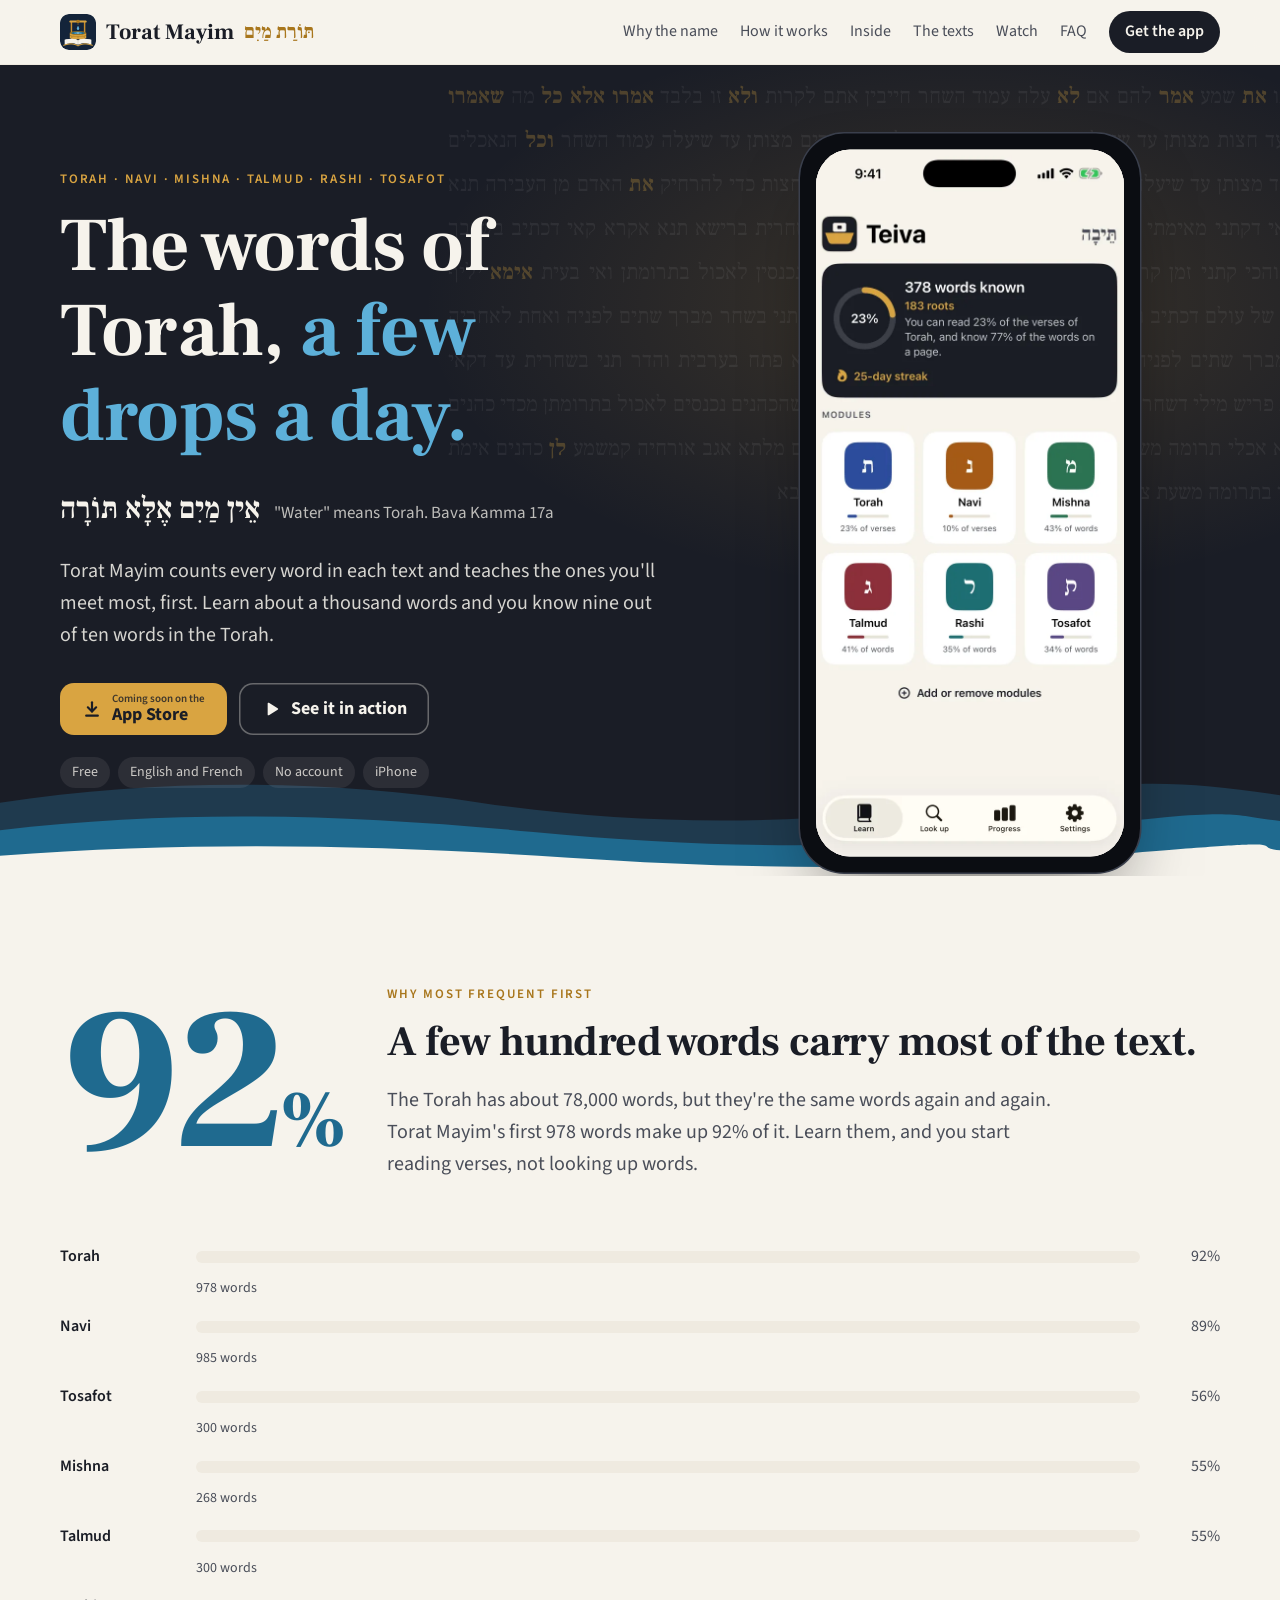
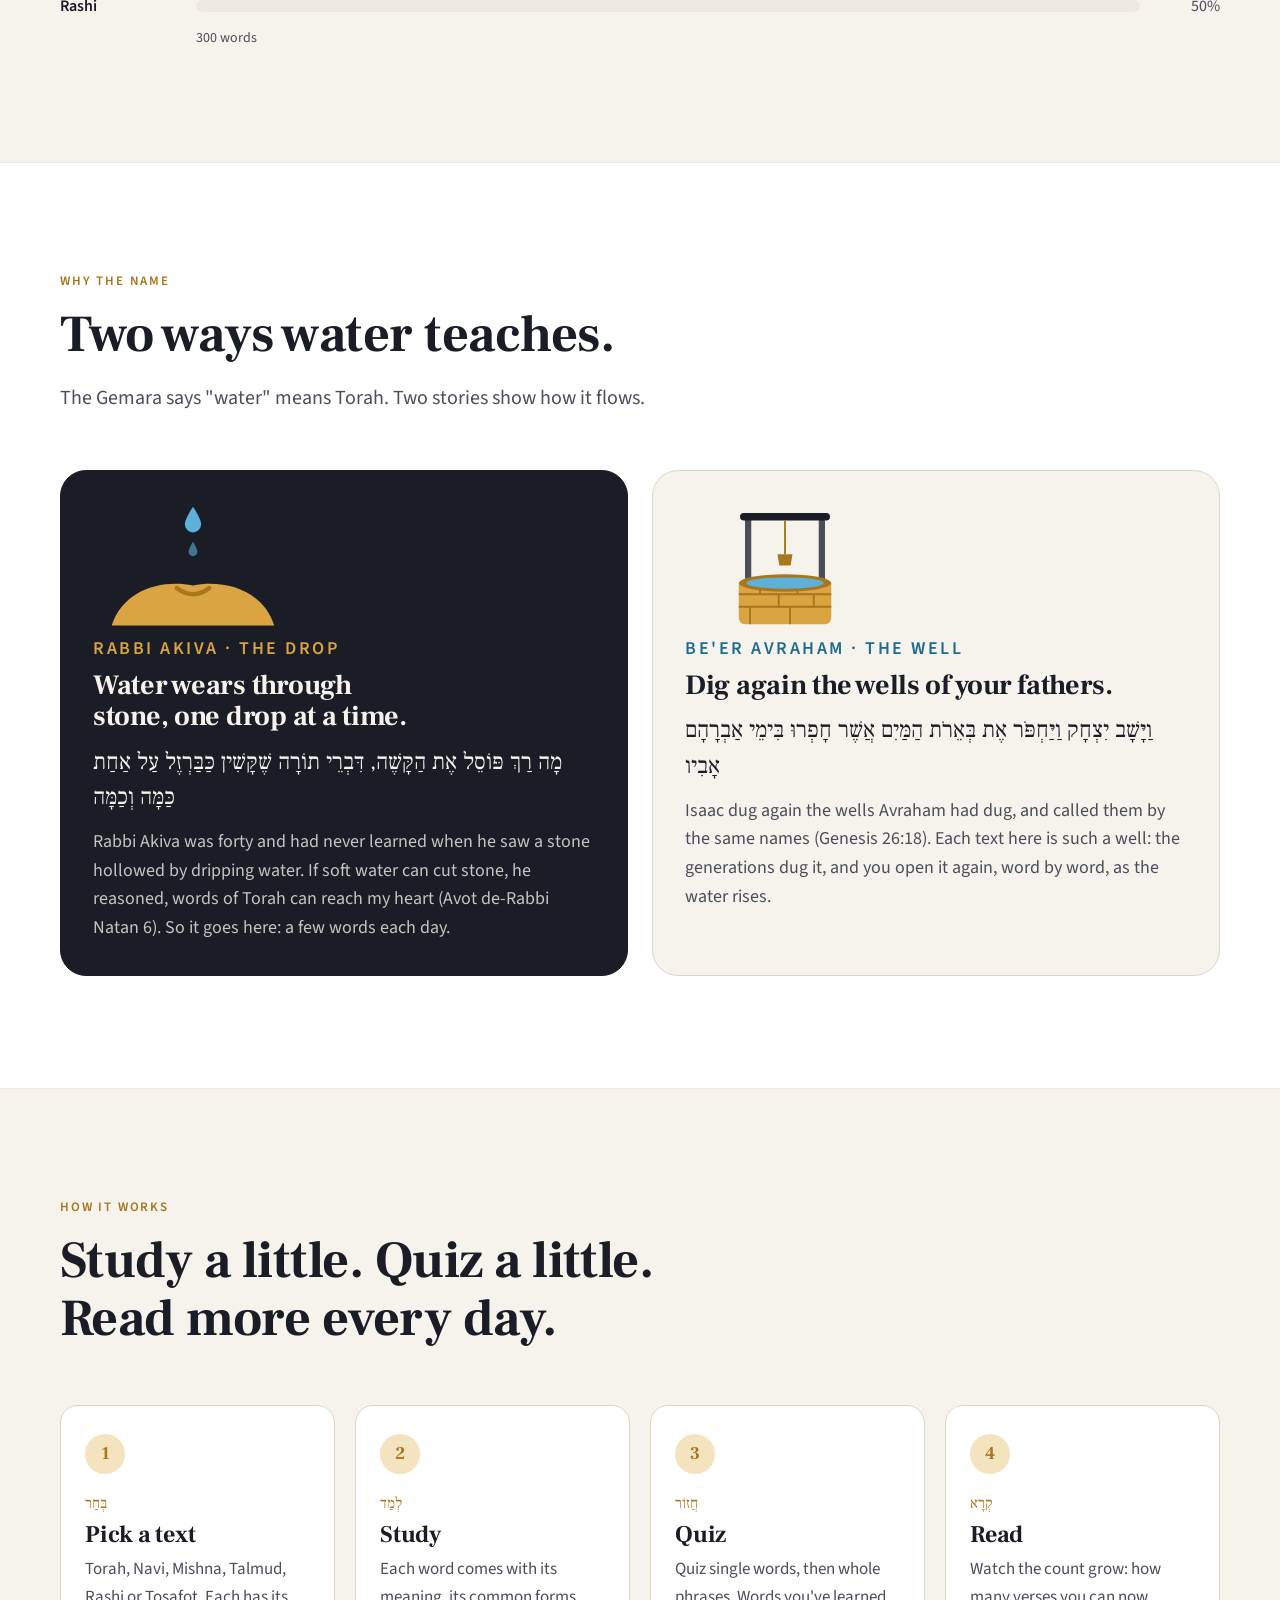
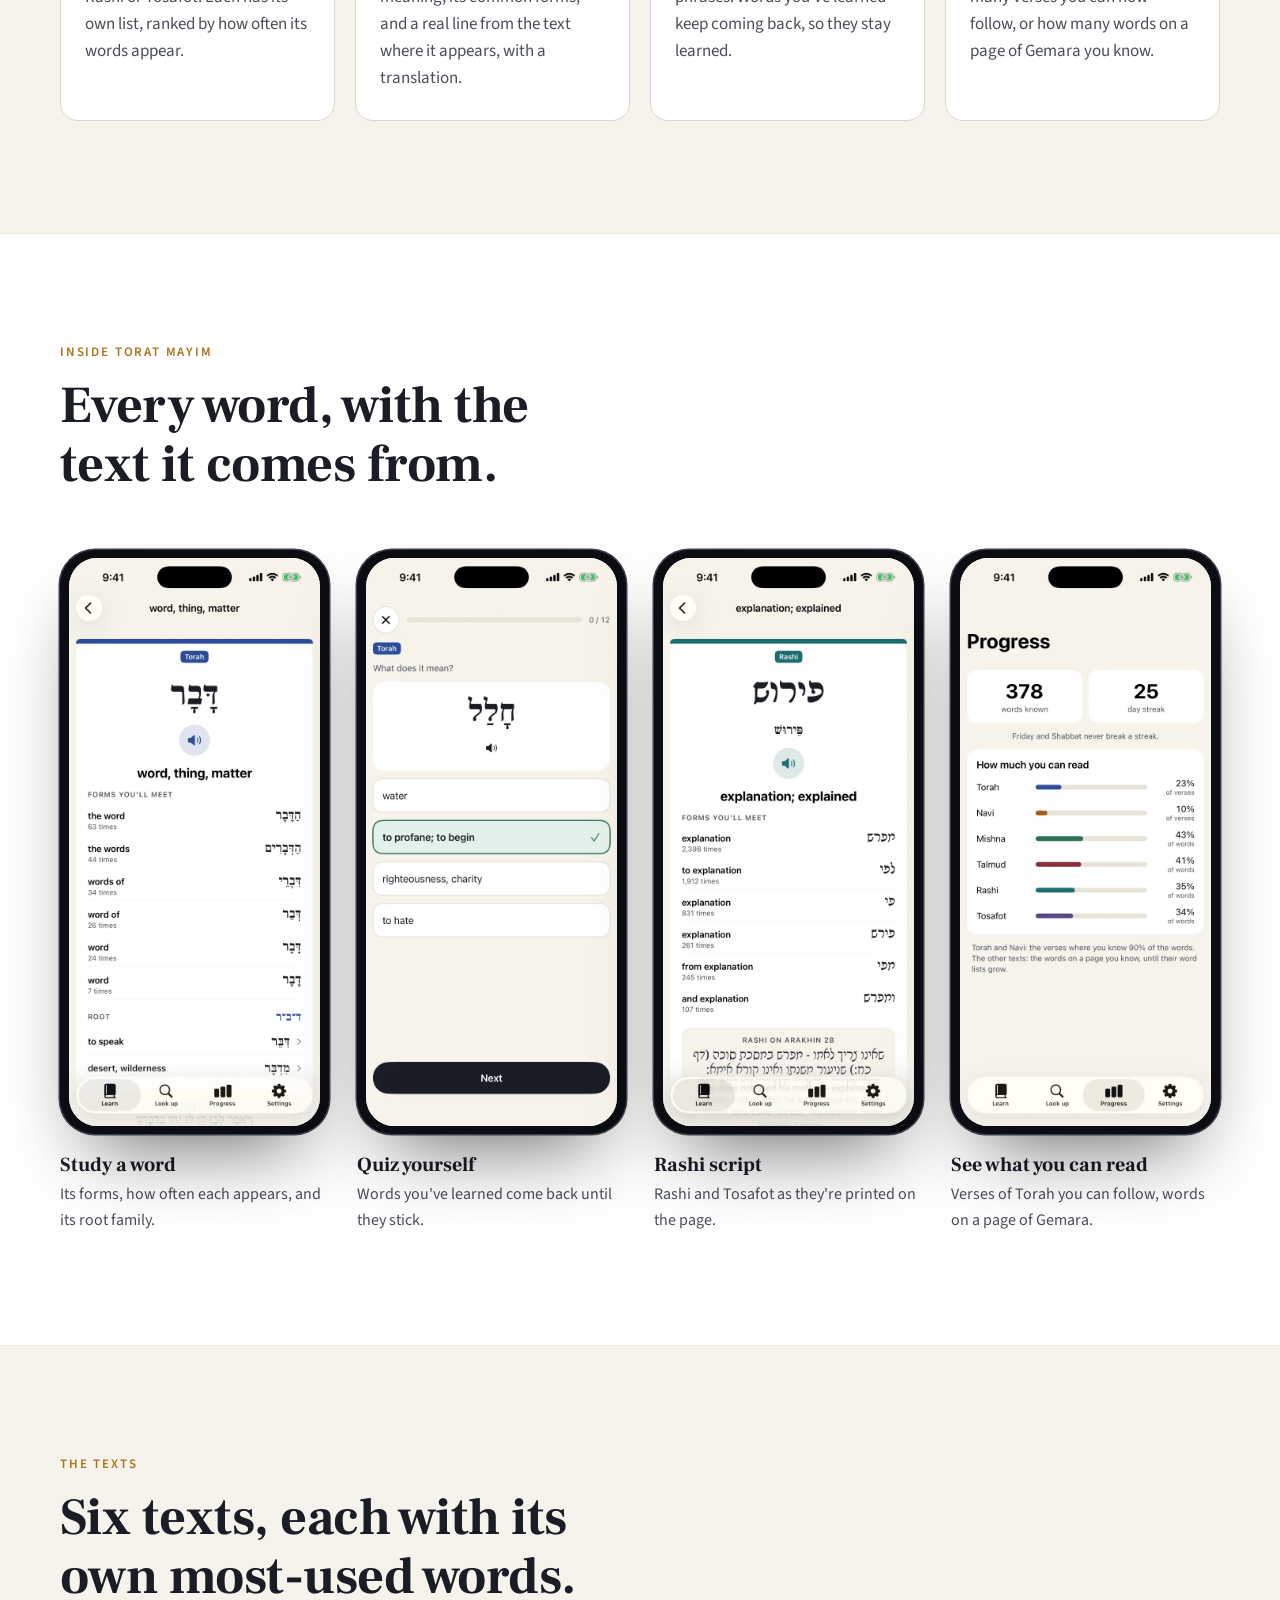
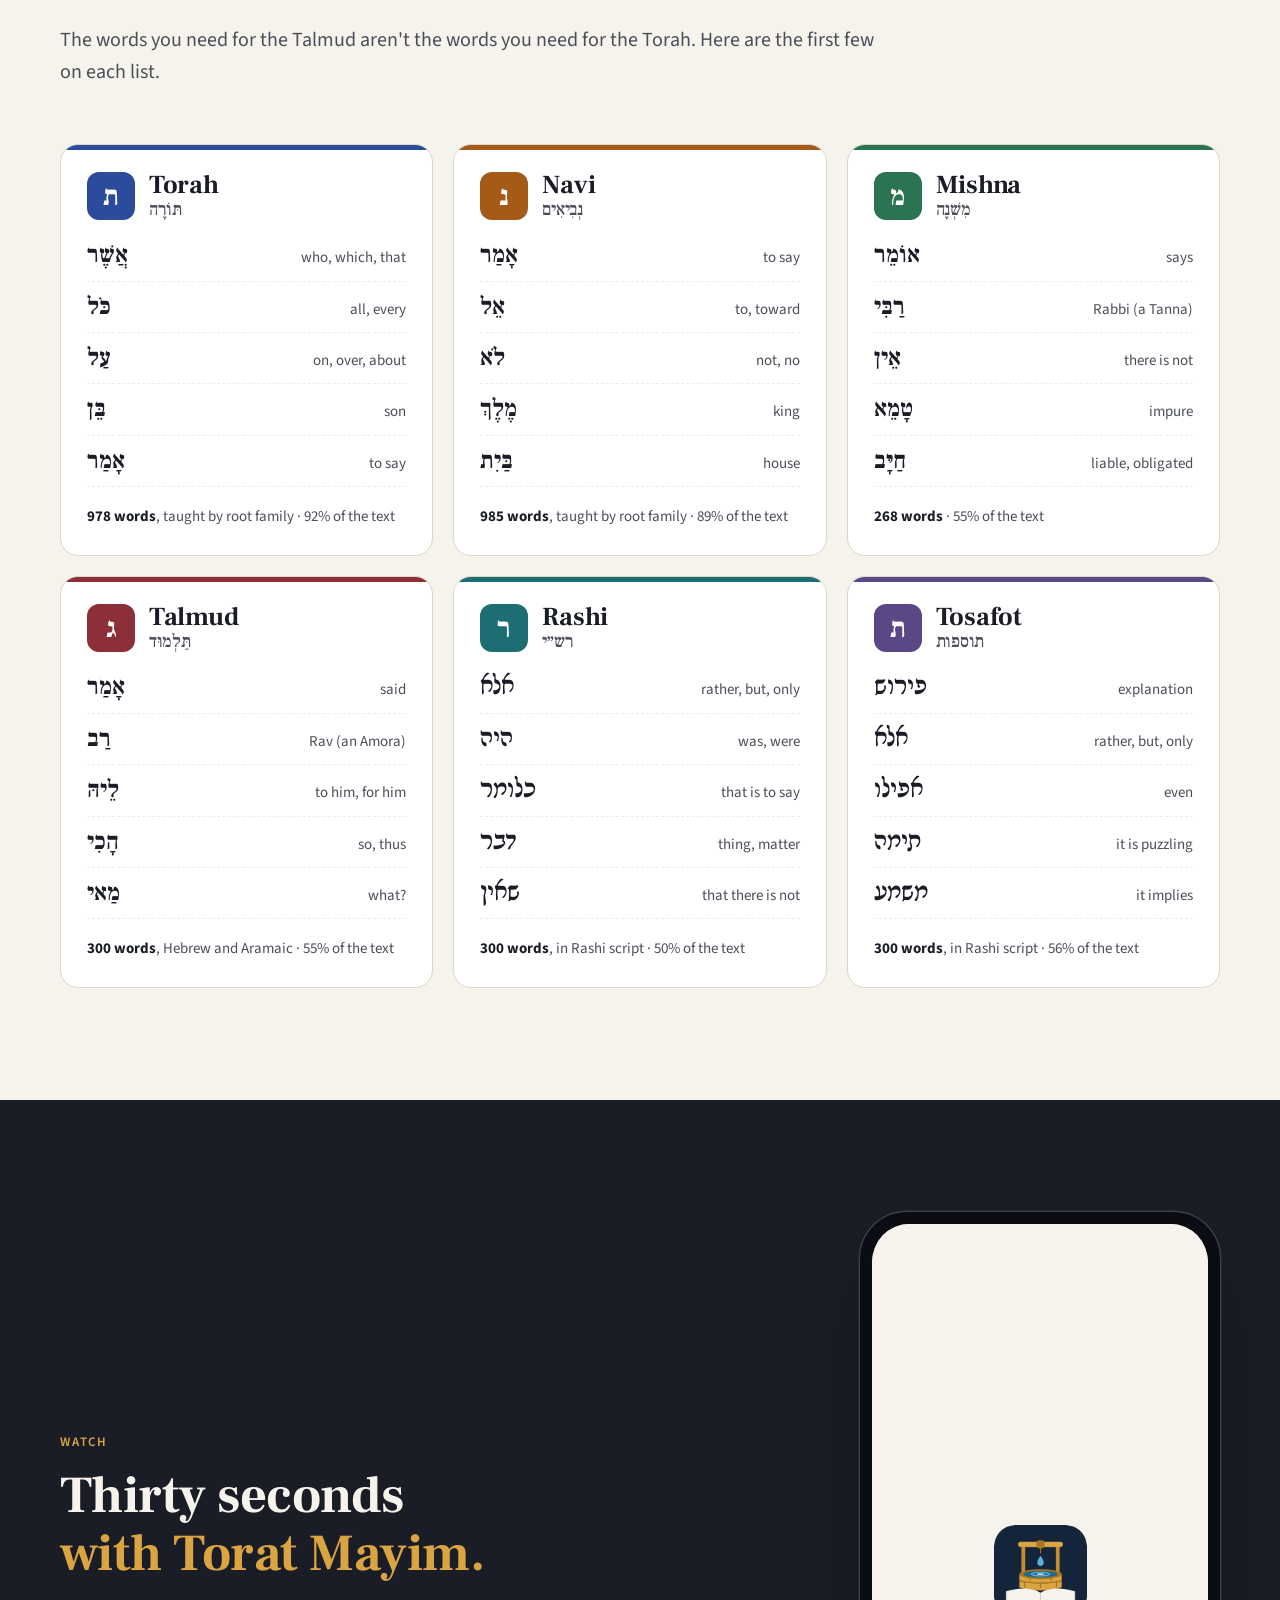
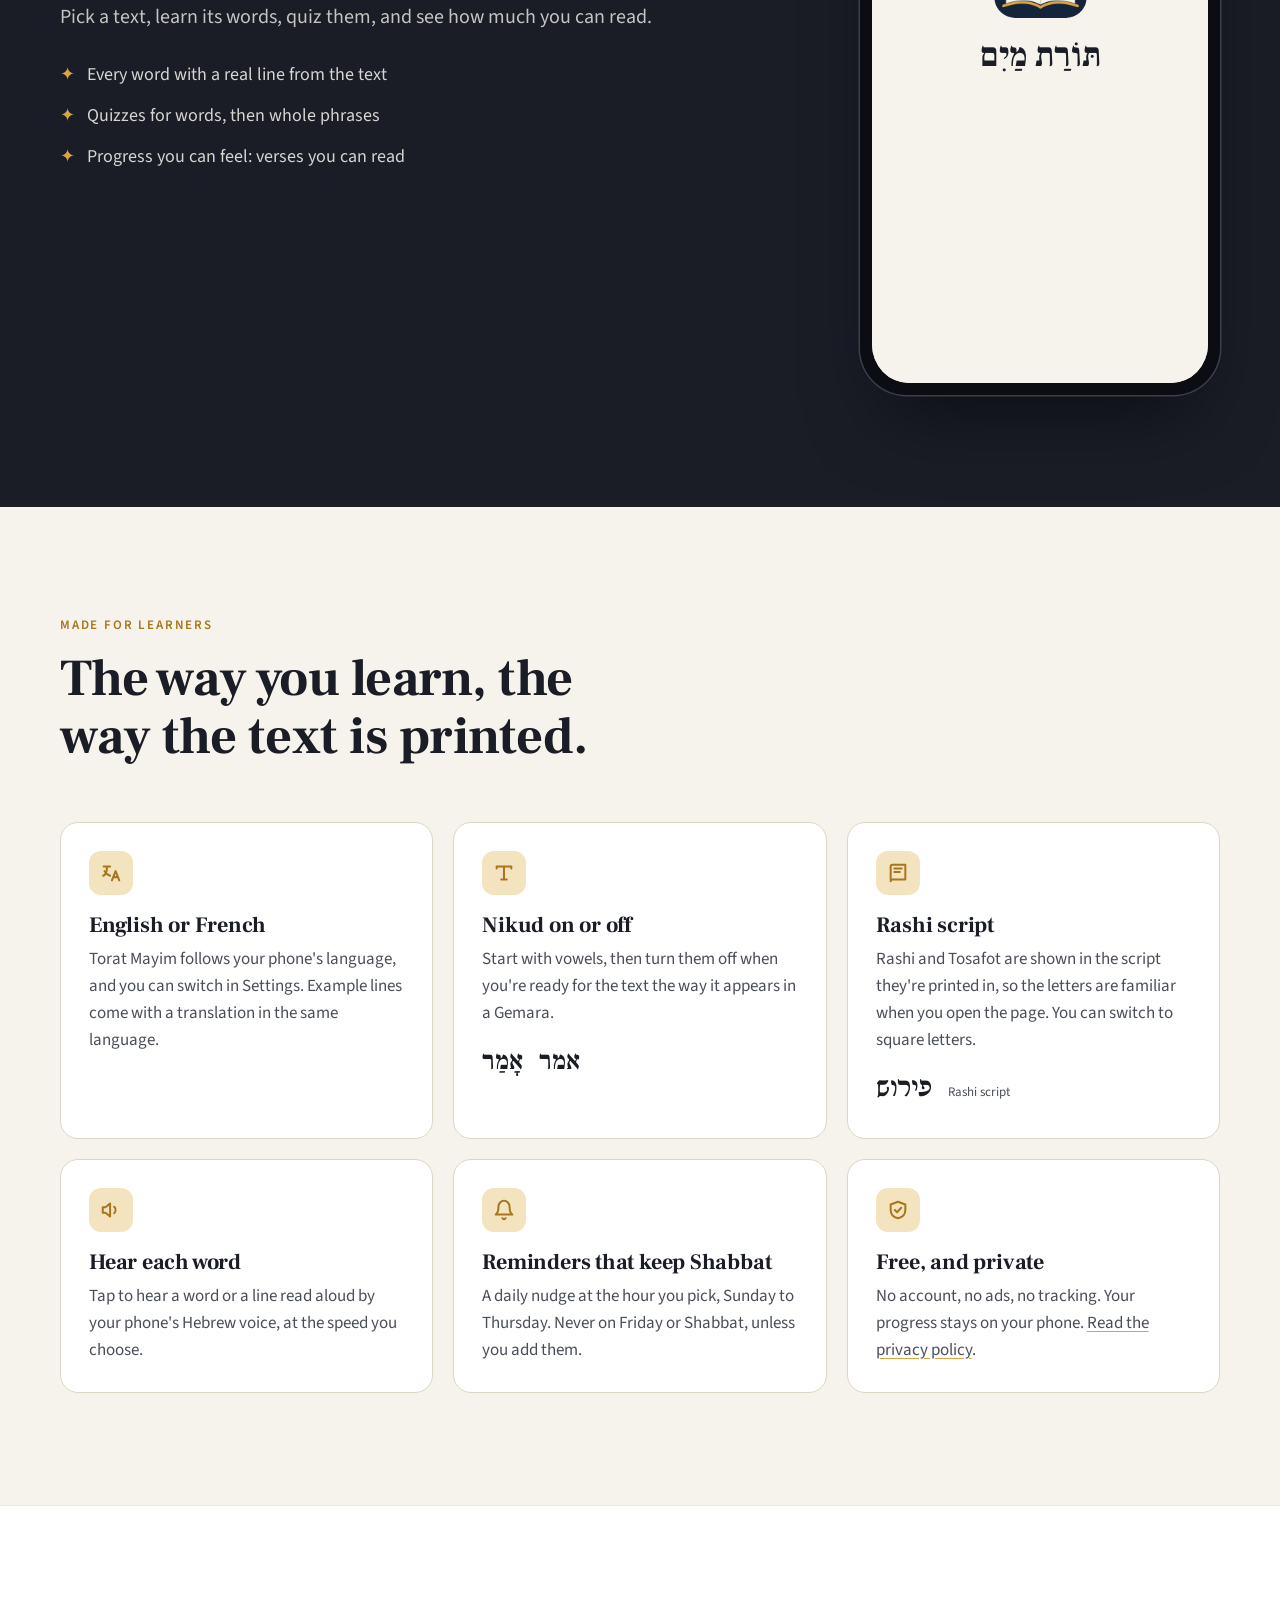
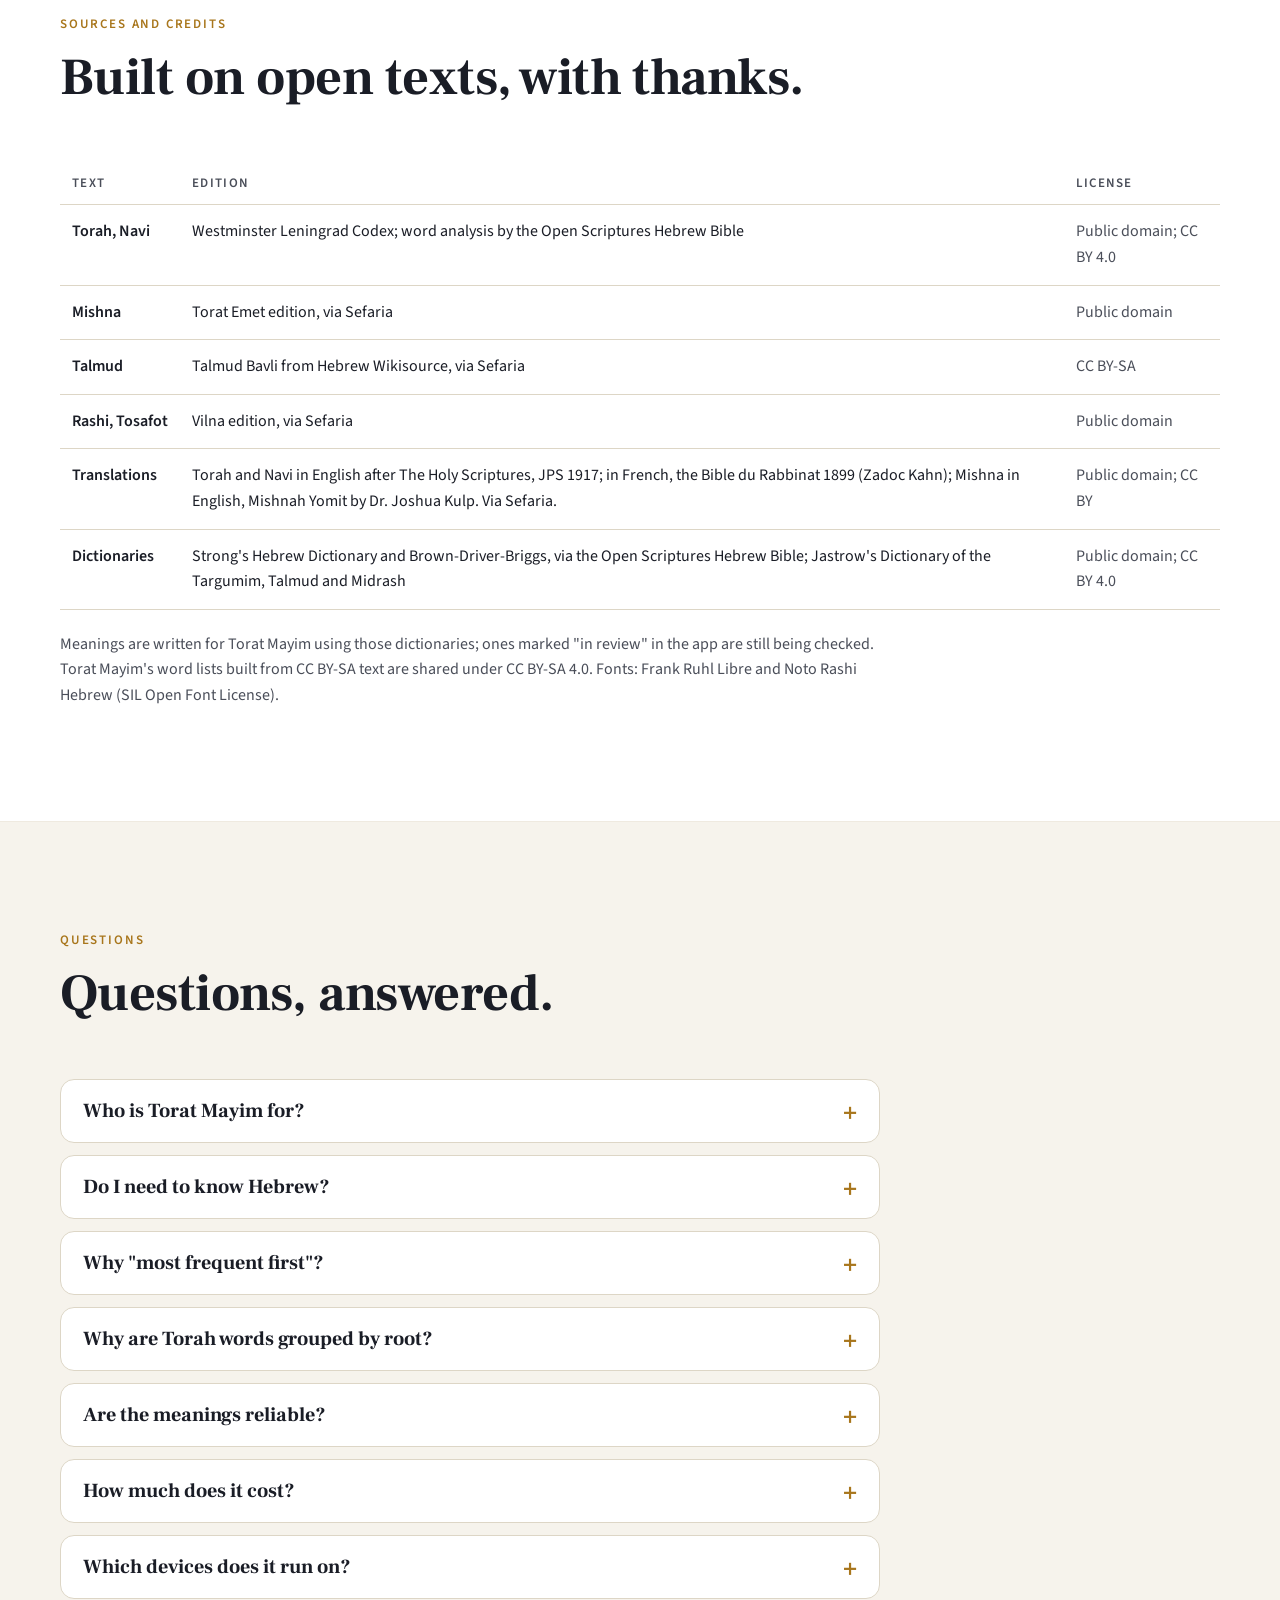
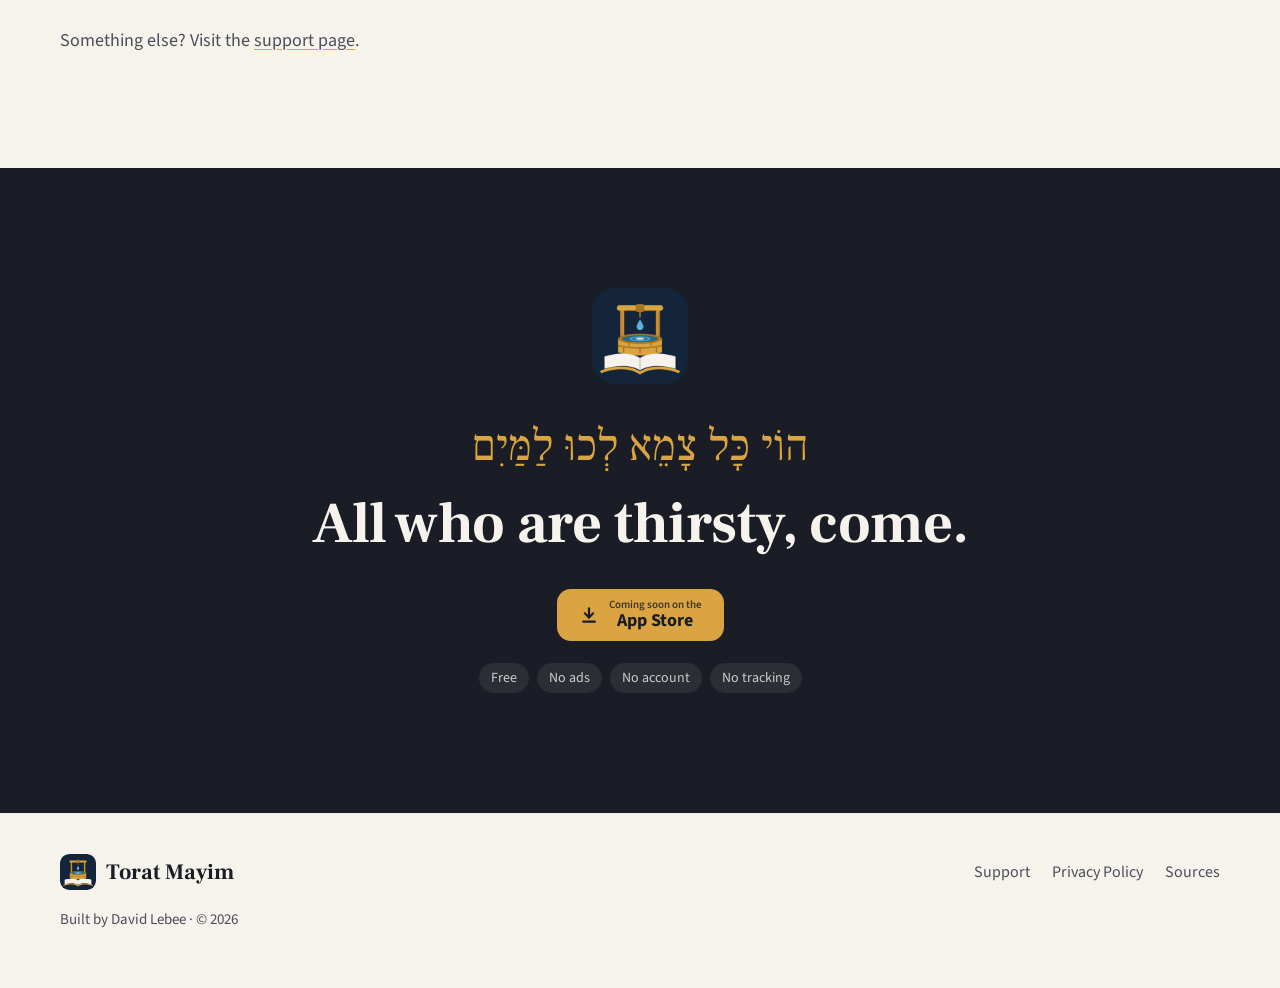
==== commit aef93c85: "Well-on-the-book icon and share image Co-Authored-By: Claude Opus 5.5 <noreply@anthropic.com>" ====
--- a/index.html
+++ b/index.html
@@ -5,7 +5,7 @@
 <meta name="viewport" content="width=device-width, initial-scale=1">
 <title>Torat Mayim: Words of the Sources</title>
 <meta name="description" content="Torat Mayim teaches the words of Torah, Navi, Mishna, Talmud, Rashi and Tosafot, most frequent first. Learn about 1,000 words and you know 92% of the words in the Torah. Free, in English and French, with no account. Built by David Lebee.">
-<meta name="theme-color" content="#1A1D26">
+<meta name="theme-color" content="#14243A">
 <meta property="og:type" content="website">
 <meta property="og:title" content="Torat Mayim: Words of the Sources">
 <meta property="og:description" content="Learn the words of the Torah and the Talmud, most frequent first.">
@@ -301,7 +301,7 @@
 
   <section class="outro">
     <div class="wrap reveal">
-      <img class="mark" src="assets/icon-256.png" alt="The Torat Mayim icon: an open Torah scroll on the water" width="96" height="96">
+      <img class="mark" src="assets/icon-256.png" alt="The Torat Mayim icon: a well standing on an open book, a drop falling in" width="96" height="96">
       <span class="he">הוֹי כָּל צָמֵא לְכוּ לַמַּיִם</span>
       <h2>All who are thirsty, come.</h2>
       <div class="cta">
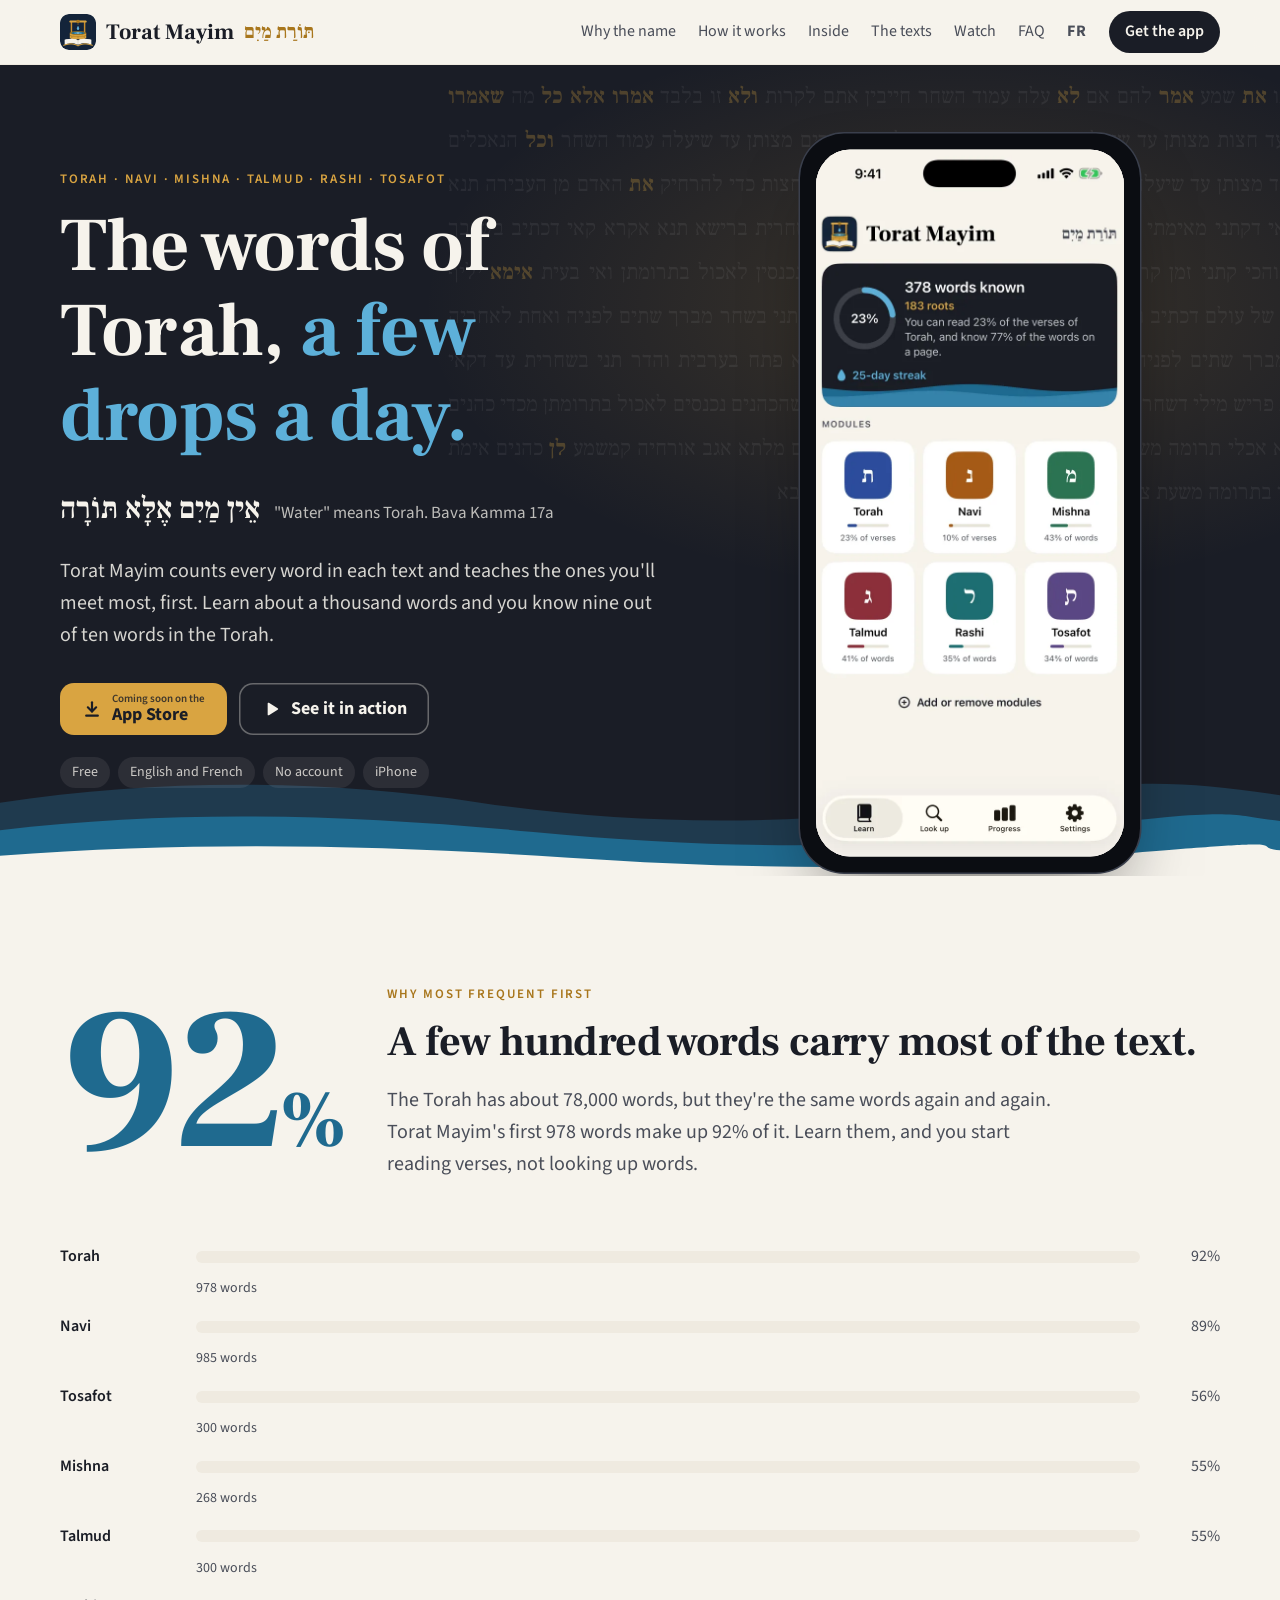
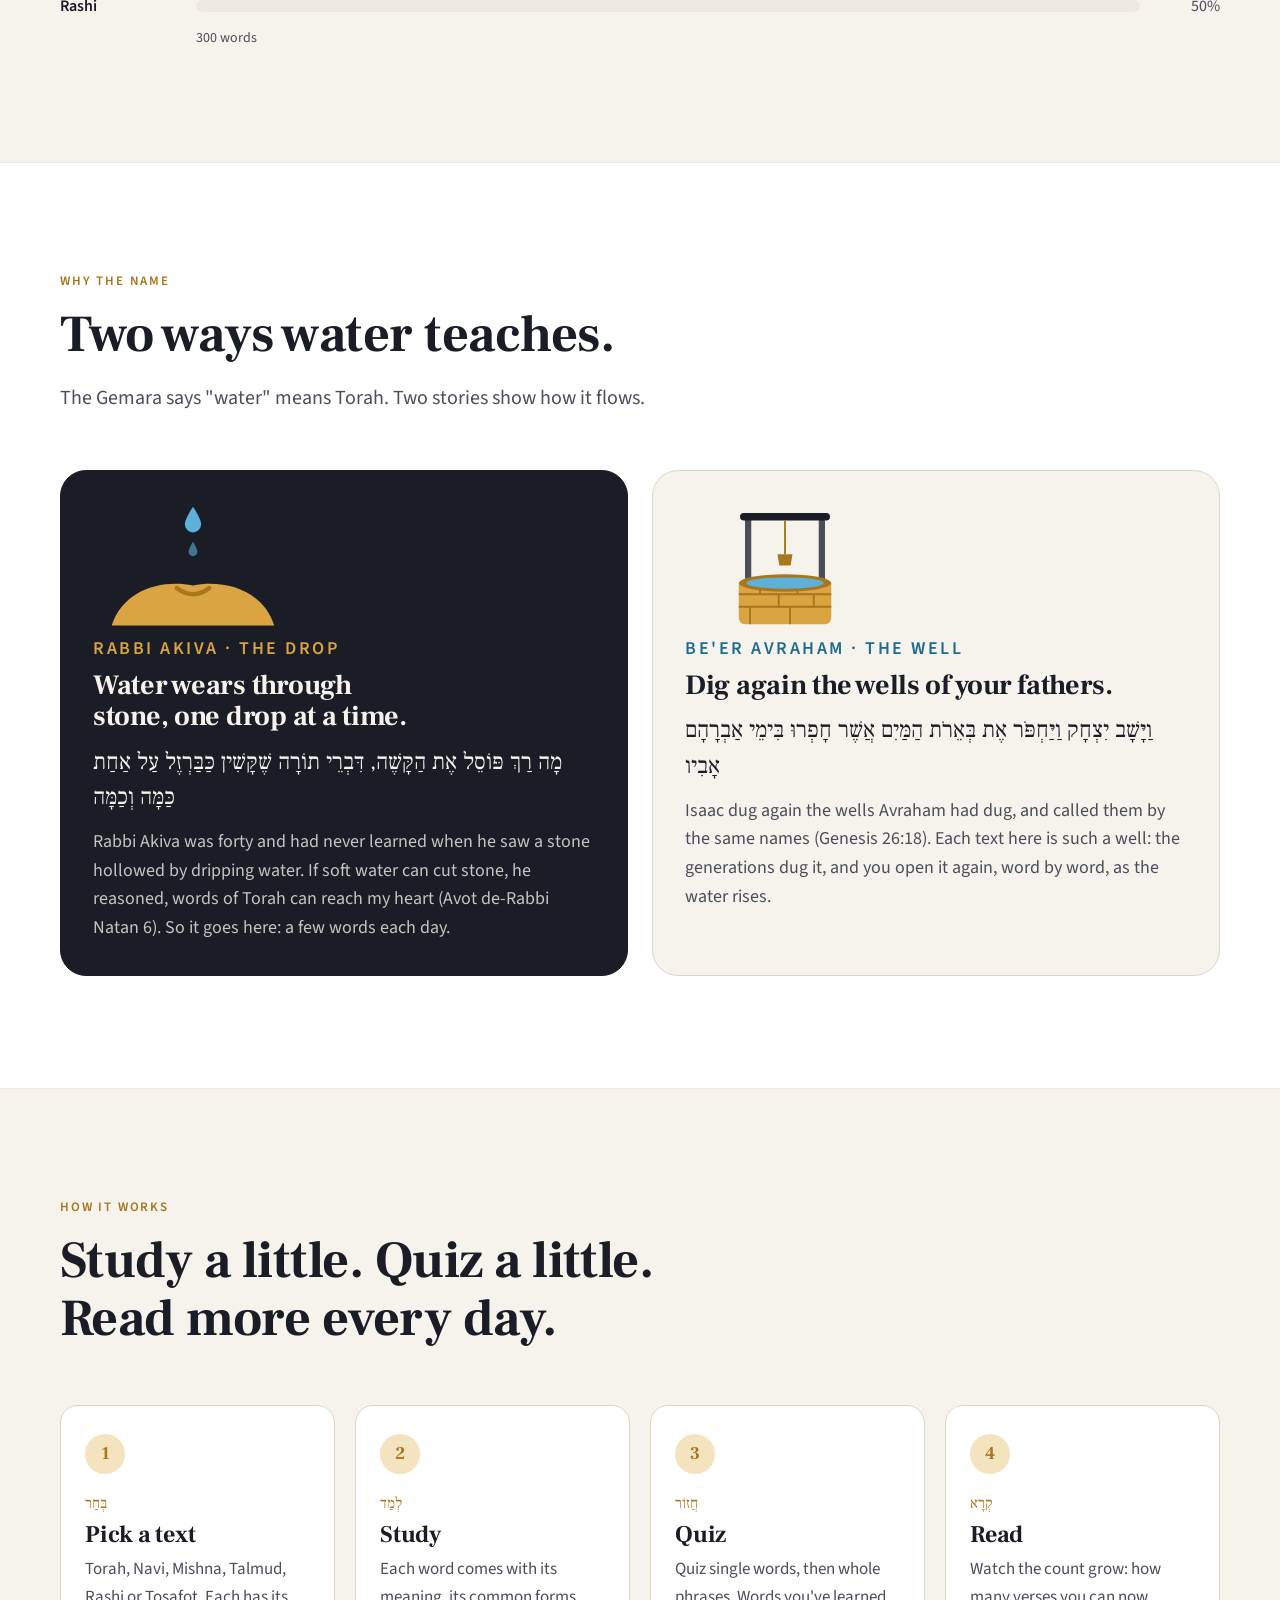
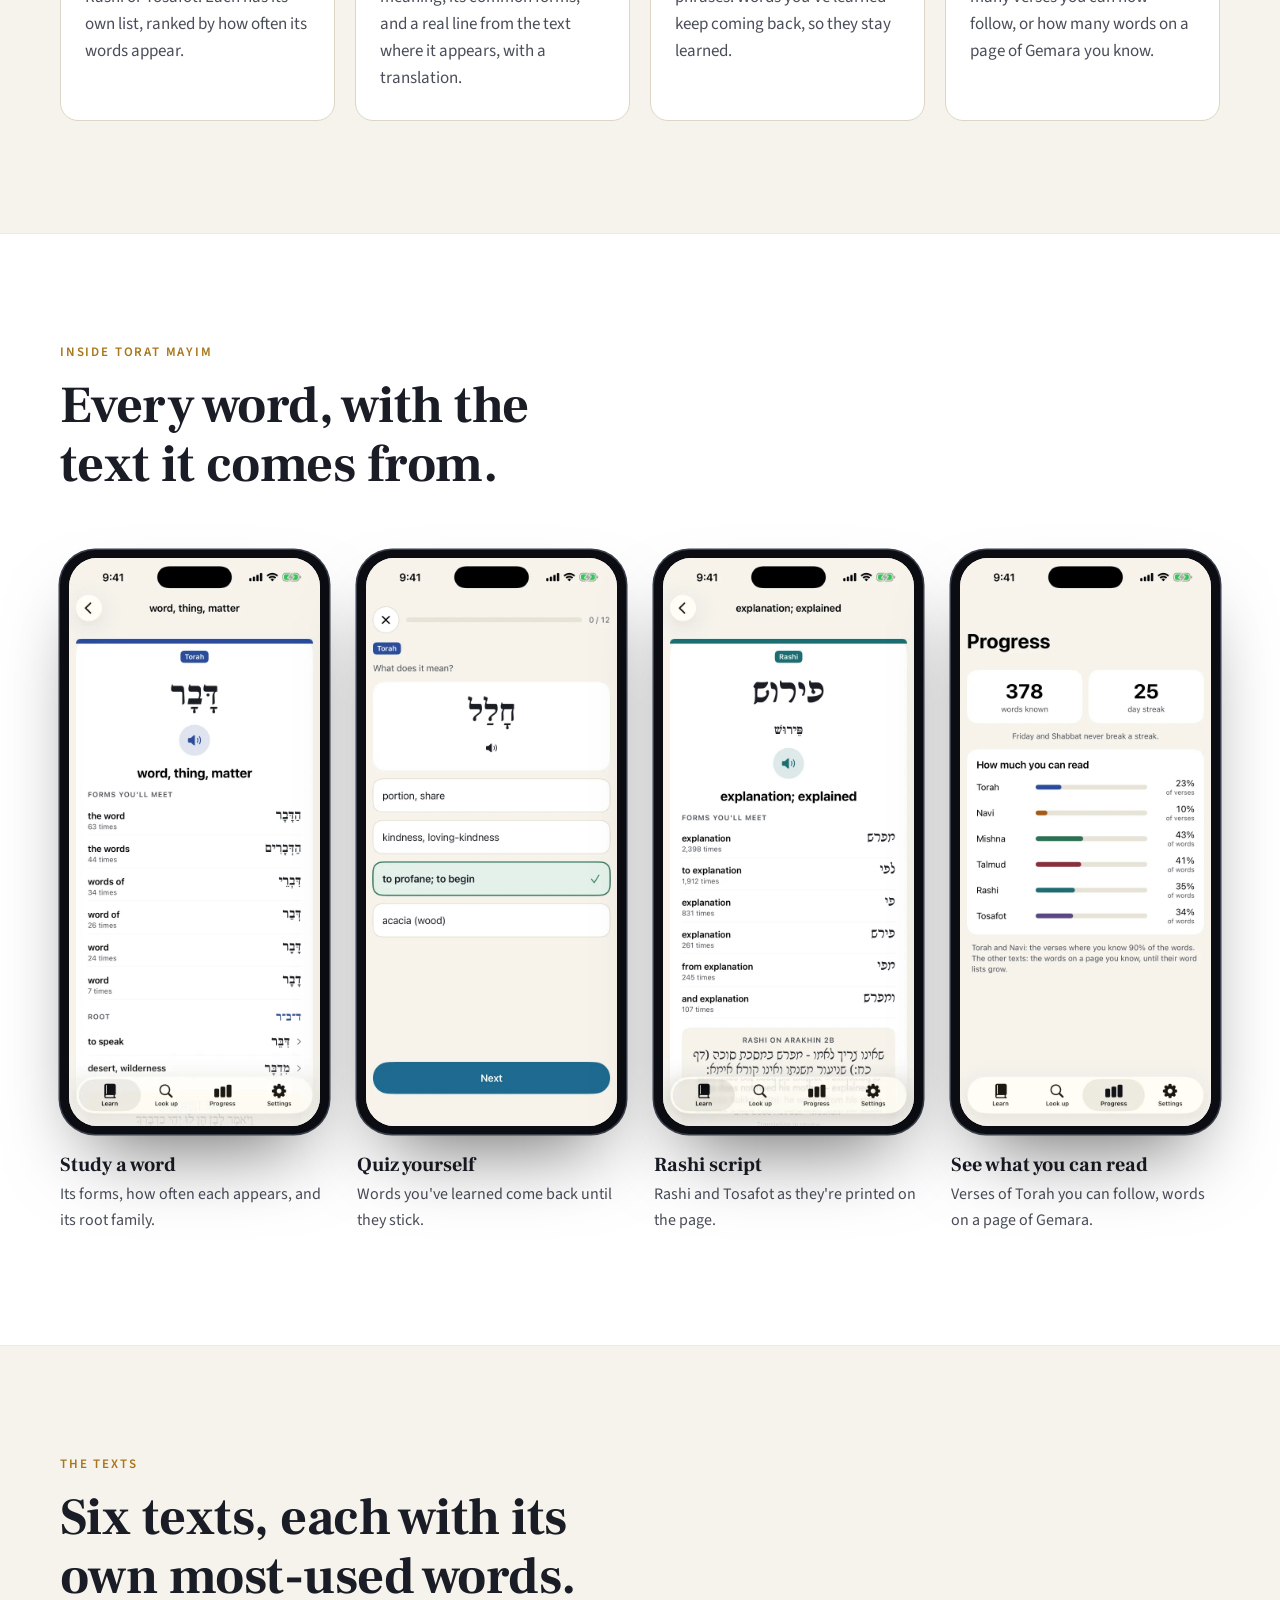
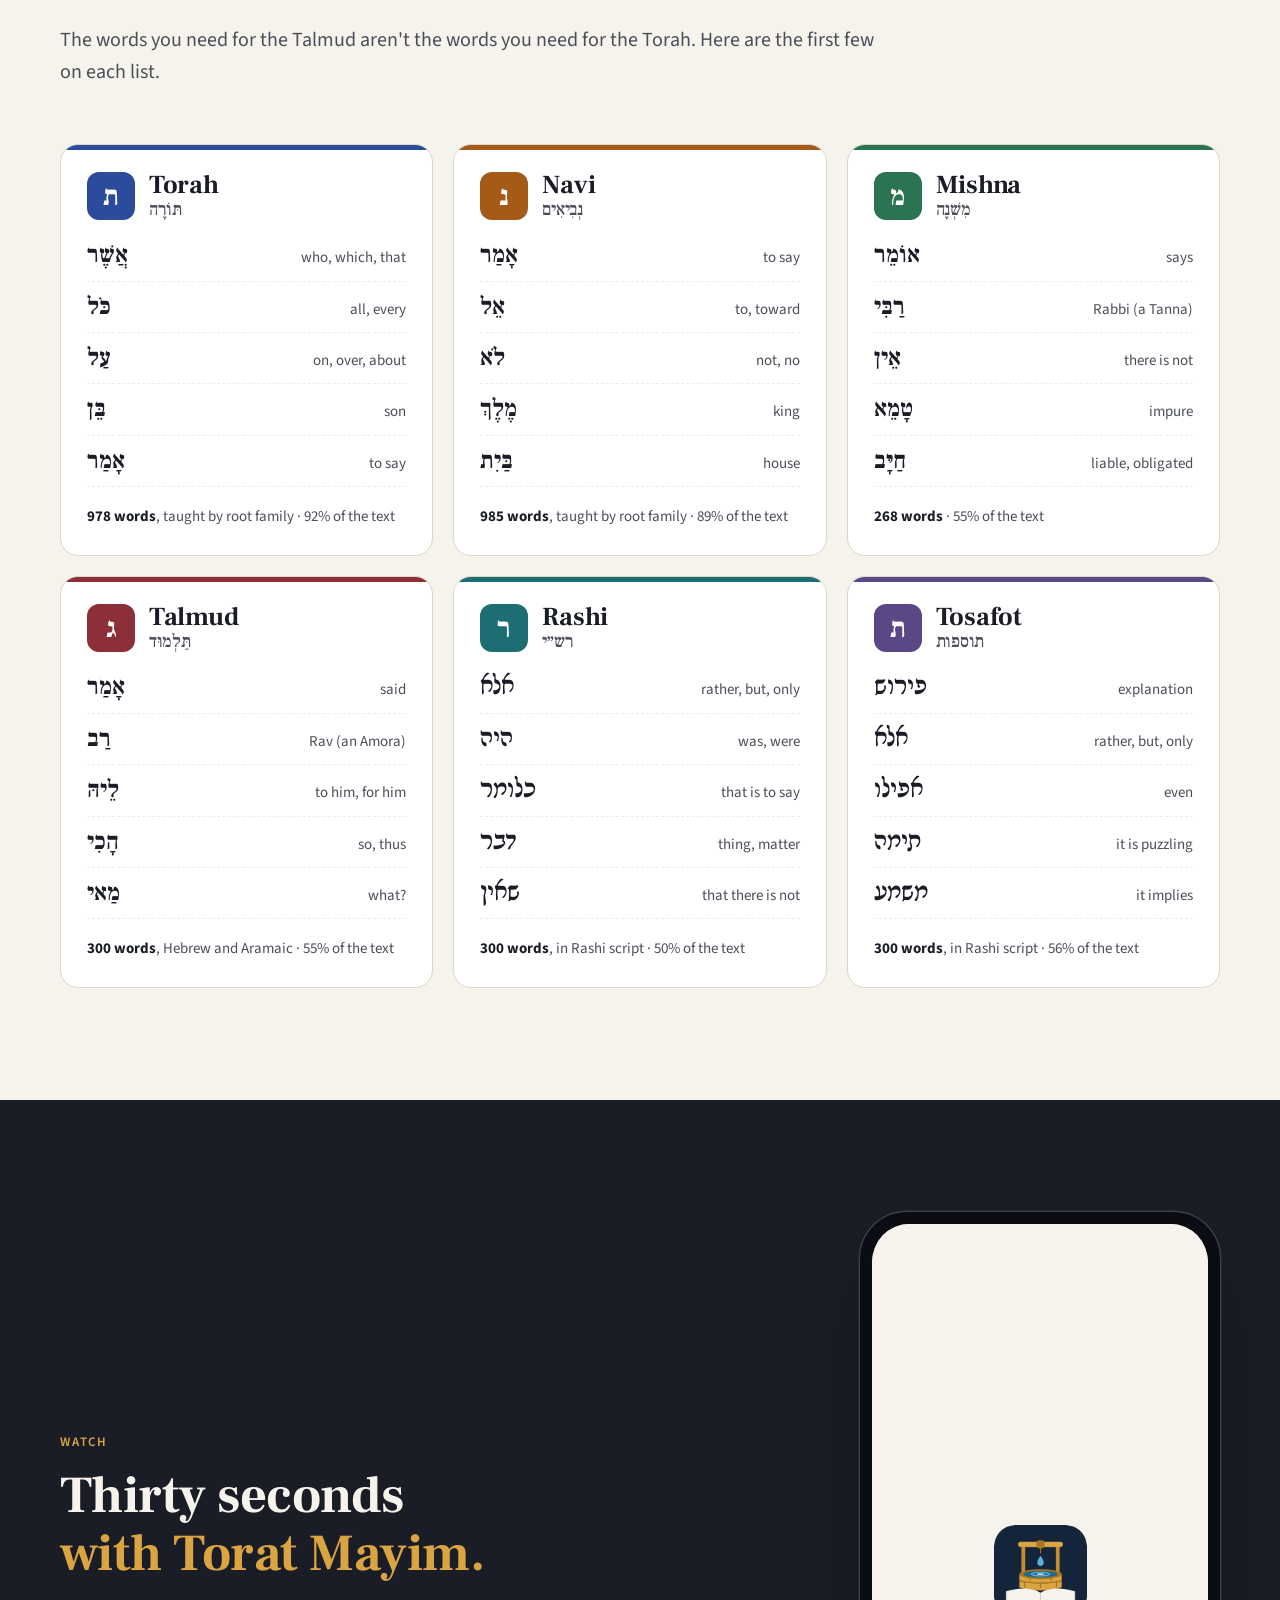
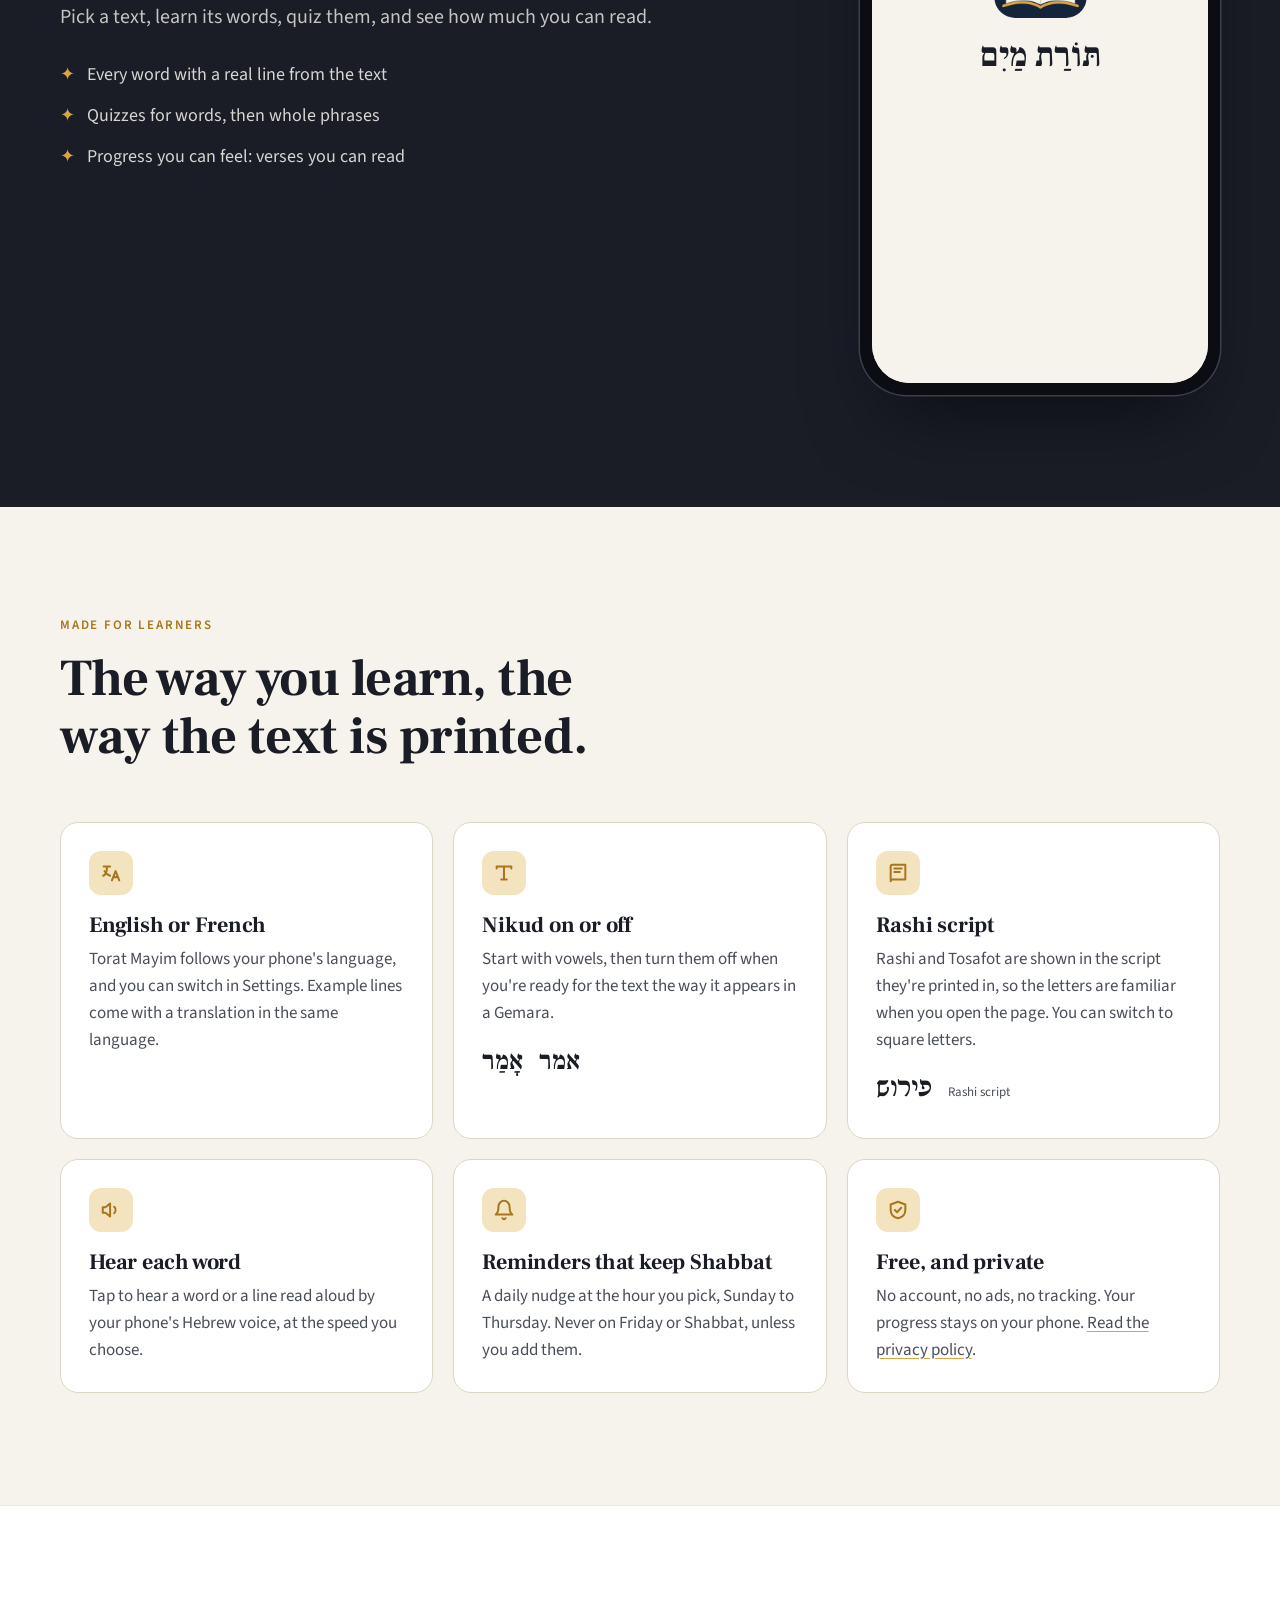
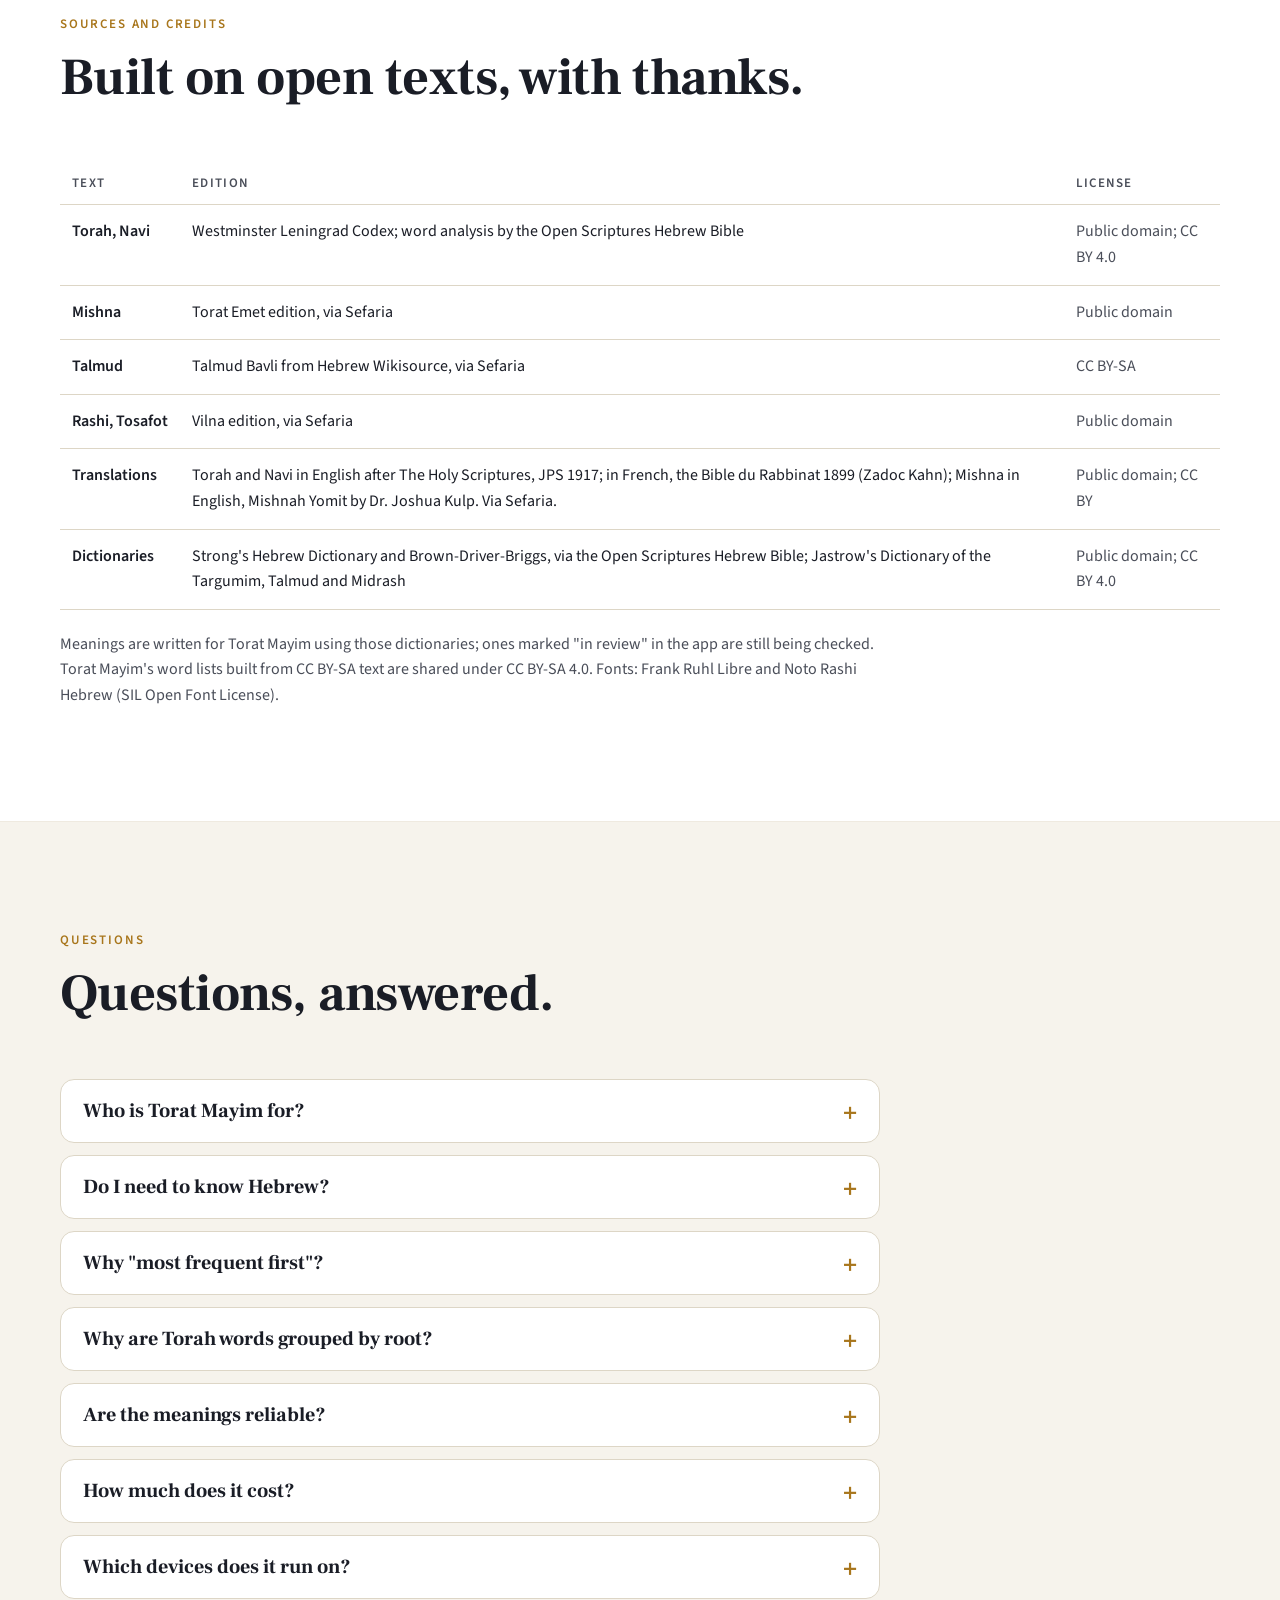
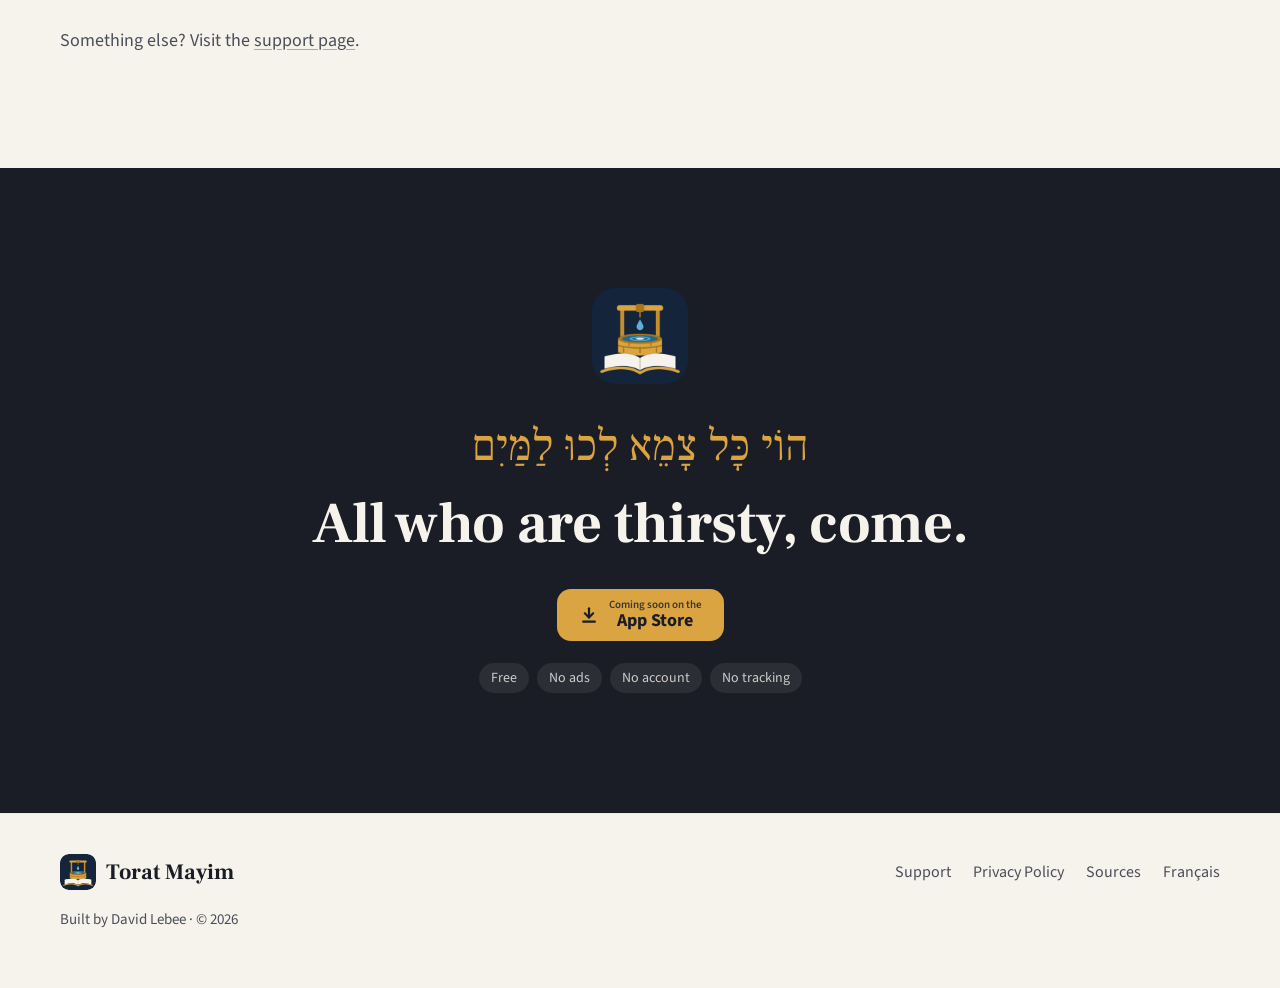
==== commit 6f9207b0: "French site at /fr/, language links, App Store link to the new app Co-Authored-By: Claude Opus 5.5 <" ====
--- a/index.html
+++ b/index.html
@@ -9,9 +9,12 @@
 <meta property="og:type" content="website">
 <meta property="og:title" content="Torat Mayim: Words of the Sources">
 <meta property="og:description" content="Learn the words of the Torah and the Talmud, most frequent first.">
-<meta property="og:url" content="https://dlebee.github.io/torat-mayim-public/">
-<meta property="og:image" content="https://dlebee.github.io/torat-mayim-public/assets/og.jpg">
+<meta property="og:url" content="https://toratmayim.com/">
+<meta property="og:image" content="https://toratmayim.com/assets/og.jpg">
 <meta name="twitter:card" content="summary_large_image">
+<link rel="alternate" hreflang="en" href="https://toratmayim.com/">
+<link rel="alternate" hreflang="fr" href="https://toratmayim.com/fr/">
+<link rel="alternate" hreflang="x-default" href="https://toratmayim.com/">
 <link rel="icon" href="assets/favicon.png">
 <link rel="apple-touch-icon" href="assets/apple-touch-icon.png">
 <link rel="preconnect" href="https://fonts.googleapis.com">
@@ -30,6 +33,7 @@
       <a class="wide" href="#texts">The texts</a>
       <a class="wide" href="#watch">Watch</a>
       <a class="wide" href="#faq">FAQ</a>
+      <a class="lang" href="fr/" hreflang="fr" lang="fr" data-lang="fr">FR</a>
       <a class="pill" href="#get">Get the app</a>
     </nav>
   </div>
@@ -48,7 +52,7 @@
         <p class="word-def"><span class="he">אֵין מַיִם אֶלָּא תּוֹרָה</span><span>"Water" means Torah. Bava Kamma 17a</span></p>
         <p class="hero-lede">Torat Mayim counts every word in each text and teaches the ones you'll meet most, first. Learn about a thousand words and you know nine out of ten words in the Torah.</p>
         <div class="cta" id="get">
-          <a class="button" href="https://apps.apple.com/app/id6832380234">
+          <a class="button" href="https://apps.apple.com/app/id6832461256">
             <svg viewBox="0 0 24 24" fill="none" stroke="currentColor" stroke-width="2.6" stroke-linecap="round" stroke-linejoin="round" aria-hidden="true"><path d="M12 4v11"/><path d="m7 10 5 5 5-5"/><path d="M5 20h14"/></svg>
             <span class="stack"><small>Coming soon on the</small>App Store</span>
           </a>
@@ -305,7 +309,7 @@
       <span class="he">הוֹי כָּל צָמֵא לְכוּ לַמַּיִם</span>
       <h2>All who are thirsty, come.</h2>
       <div class="cta">
-        <a class="button" href="https://apps.apple.com/app/id6832380234">
+        <a class="button" href="https://apps.apple.com/app/id6832461256">
           <svg viewBox="0 0 24 24" fill="none" stroke="currentColor" stroke-width="2.6" stroke-linecap="round" stroke-linejoin="round" aria-hidden="true"><path d="M12 4v11"/><path d="m7 10 5 5 5-5"/><path d="M5 20h14"/></svg>
           <span class="stack"><small>Coming soon on the</small>App Store</span>
         </a>
@@ -318,12 +322,19 @@
 <footer class="foot">
   <div class="wrap">
     <a class="brand" href="./"><img src="assets/icon-256.png" alt="" width="36" height="36"><span>Torat Mayim</span></a>
-    <nav aria-label="Footer"><a href="support/">Support</a><a href="privacy/">Privacy Policy</a><a href="#sources">Sources</a></nav>
+    <nav aria-label="Footer"><a href="support/">Support</a><a href="privacy/">Privacy Policy</a><a href="#sources">Sources</a><a href="fr/" hreflang="fr" lang="fr" data-lang="fr">Français</a></nav>
     <p class="credit">Built by David Lebee · © 2026</p>
   </div>
 </footer>
 
 <script>
+  // French phones go to /fr/ on a first visit; a click on a language link is remembered.
+  (() => {
+    let chosen = null;
+    try { chosen = localStorage.getItem("lang"); } catch (e) {}
+    if (!chosen && /^fr\b/i.test(navigator.language || "")) location.replace("fr/" + location.hash);
+    document.querySelectorAll("[data-lang]").forEach(a => a.addEventListener("click", () => { try { localStorage.setItem("lang", a.dataset.lang); } catch (e) {} }));
+  })();
   // Reveals fade up as they scroll into view; [data-speed] elements drift a little
   // with scroll. Both stay off, and the reel stops autoplaying, for reduced motion.
   (() => {
--- a/assets/site.css
+++ b/assets/site.css
@@ -64,6 +64,7 @@
 .top nav { display: flex; align-items: center; gap: 22px; font-size: 16px; }
 .top nav a { text-decoration: none; color: var(--mute); }
 .top nav a:hover, .top nav a[aria-current] { color: var(--ink); }
+.top nav .lang { font-weight: 700; letter-spacing: .06em; }
 .pill { white-space: nowrap; background: var(--ink); color: var(--page) !important; padding: 8px 16px; border-radius: 999px; font-weight: 600; }
 .pill:hover { background: var(--gold-deep); }
 @media (max-width: 820px) { .top nav .wide { display: none; } }
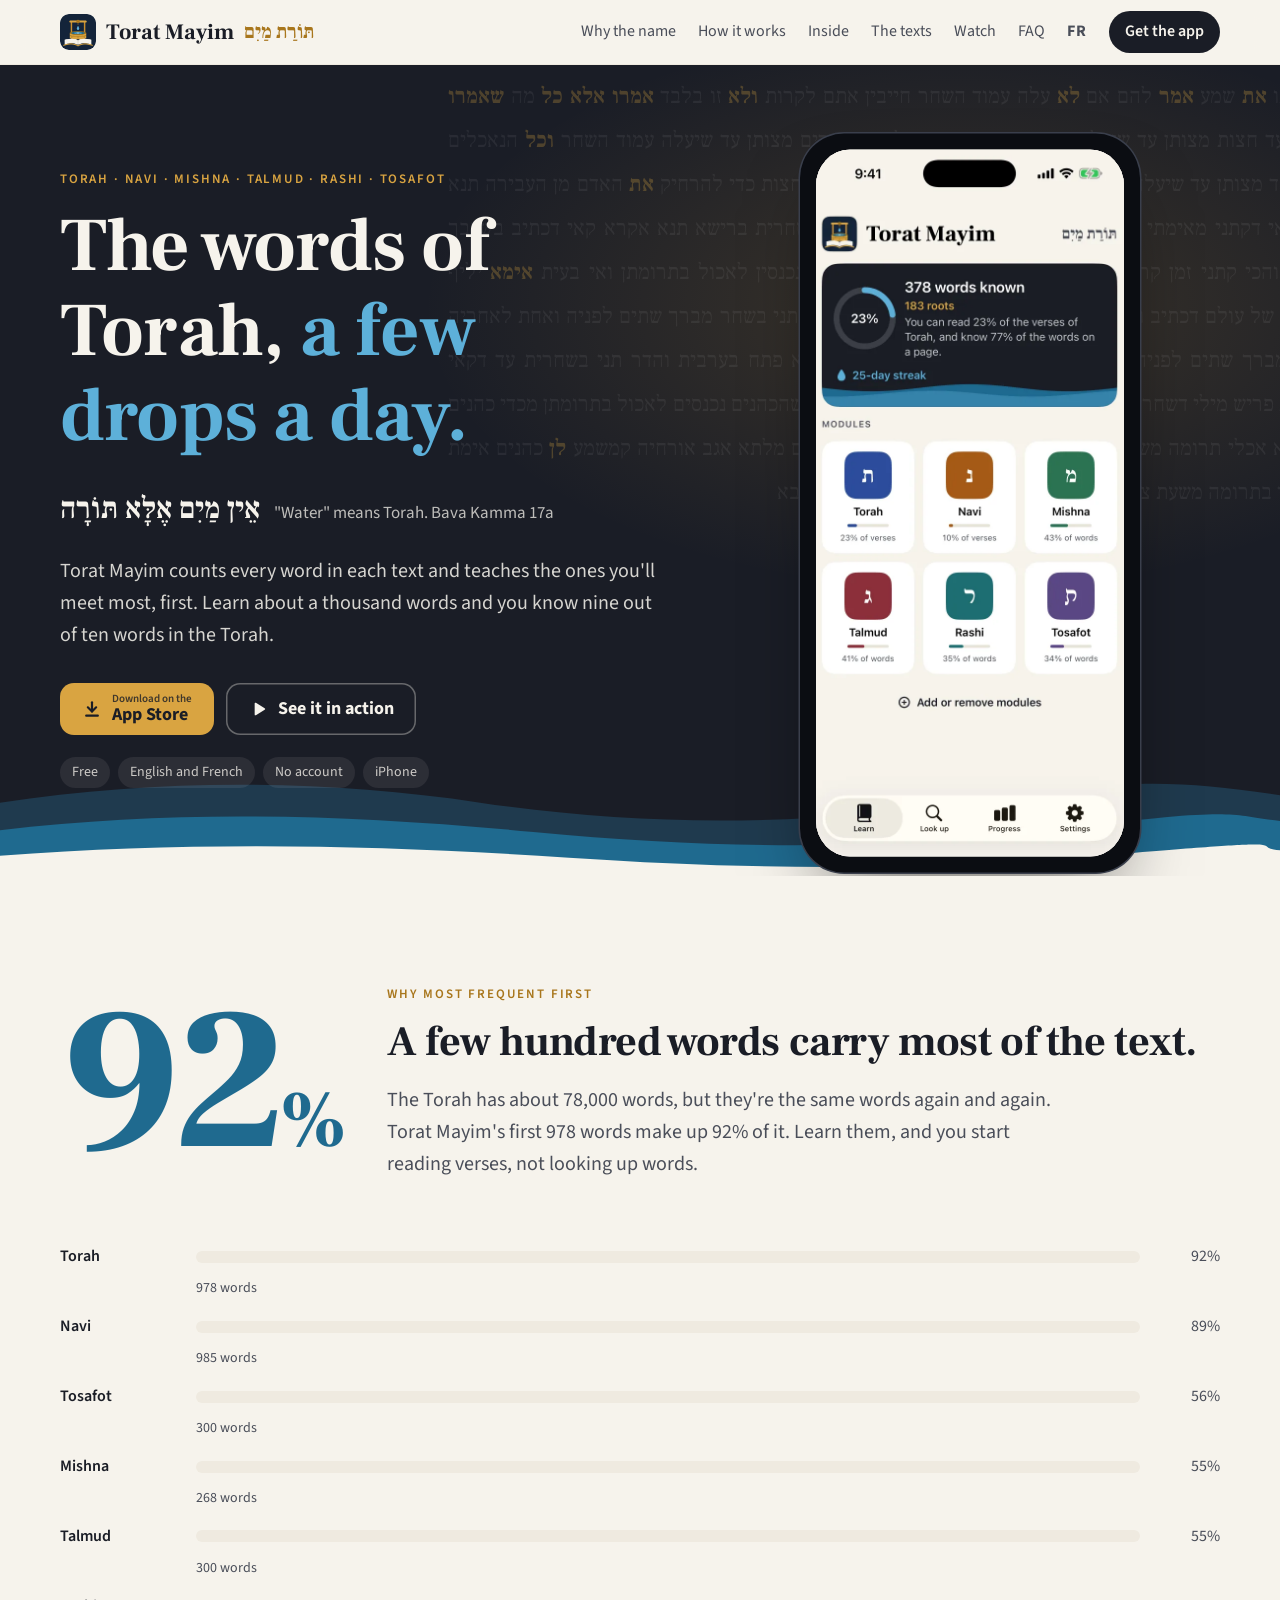
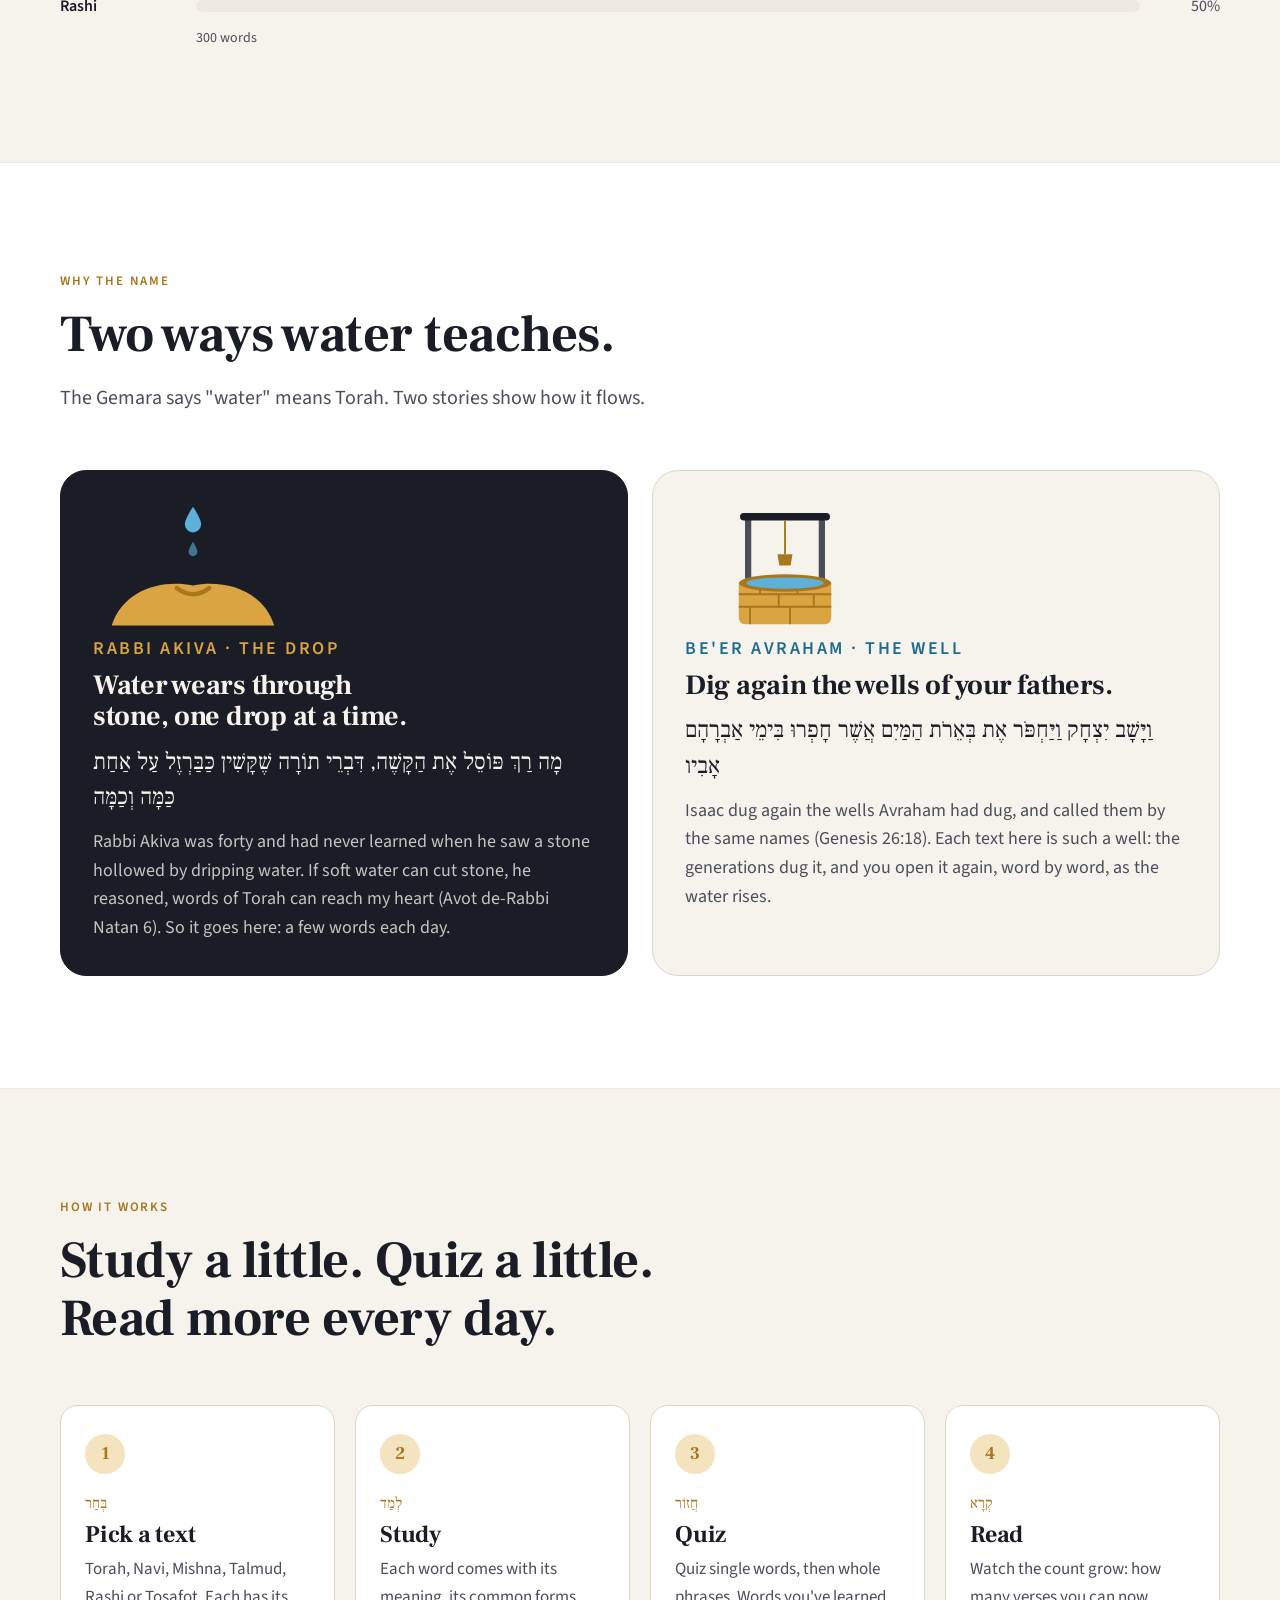
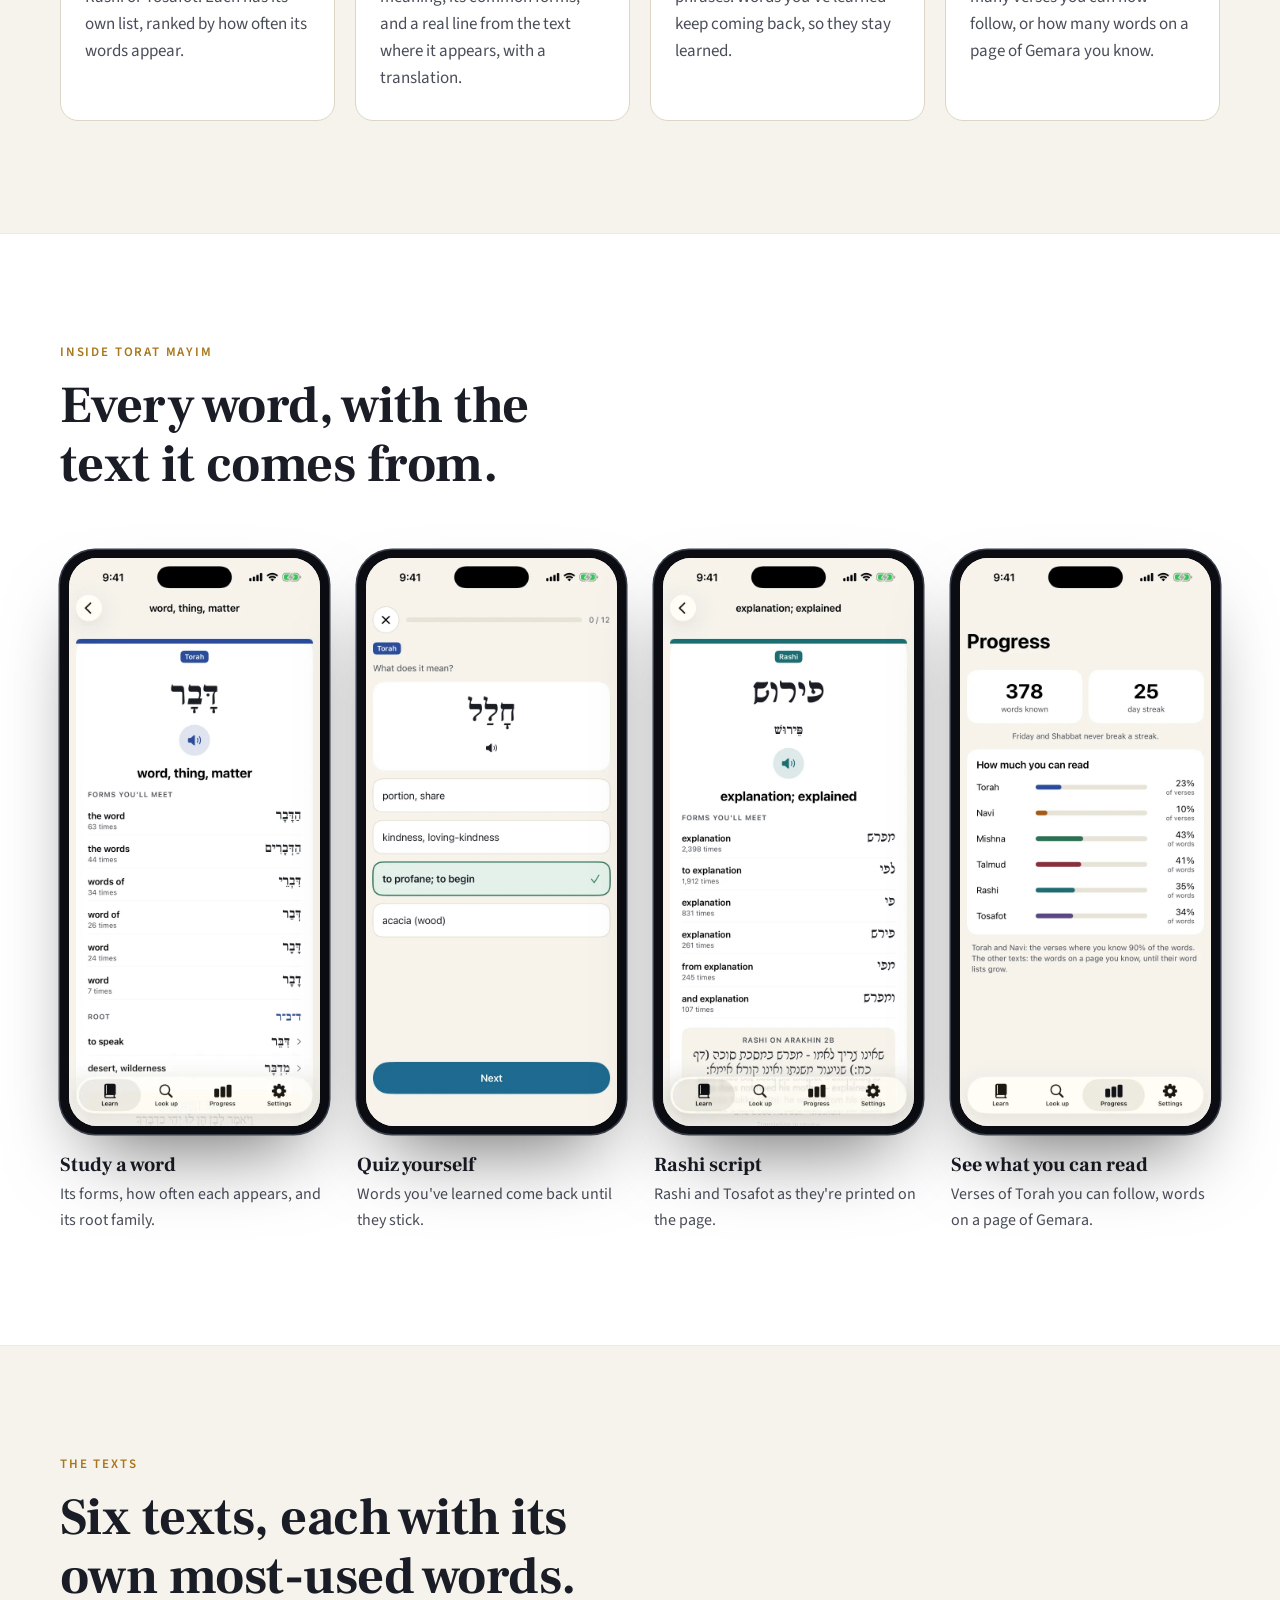
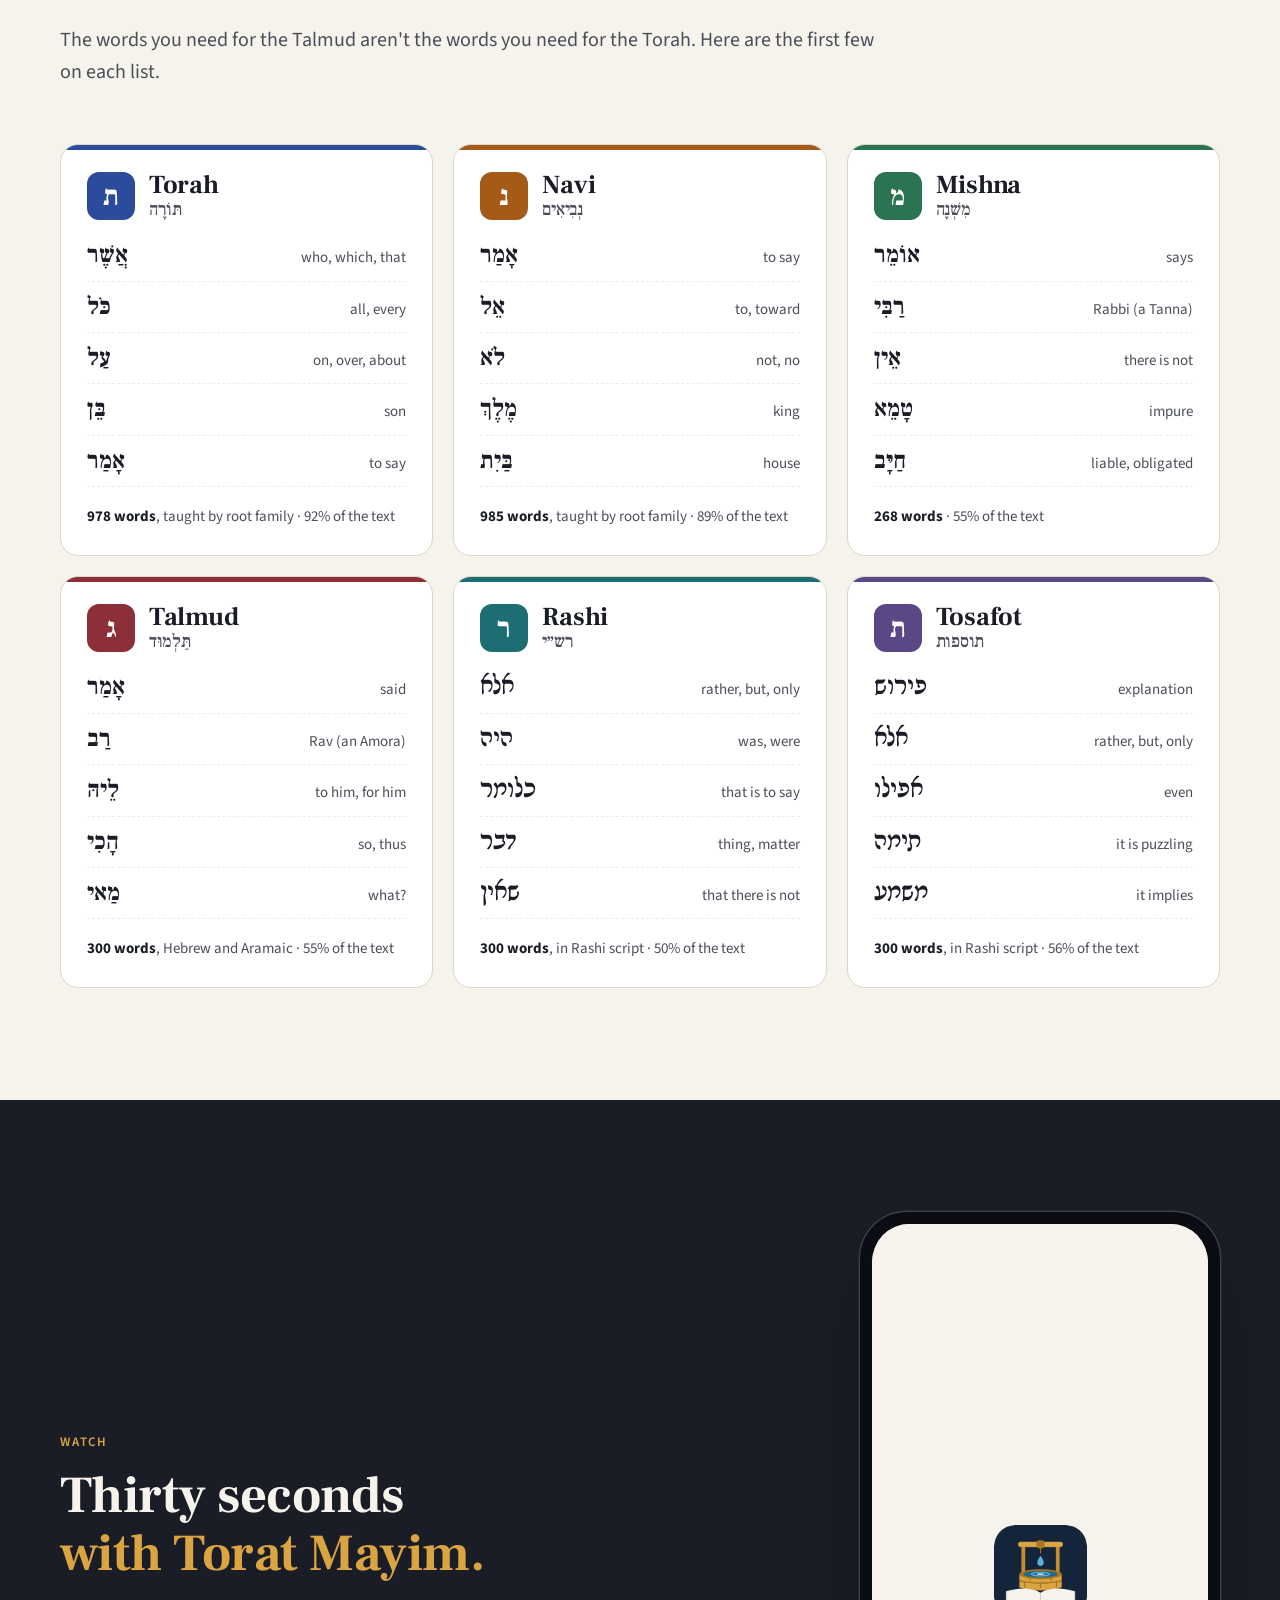
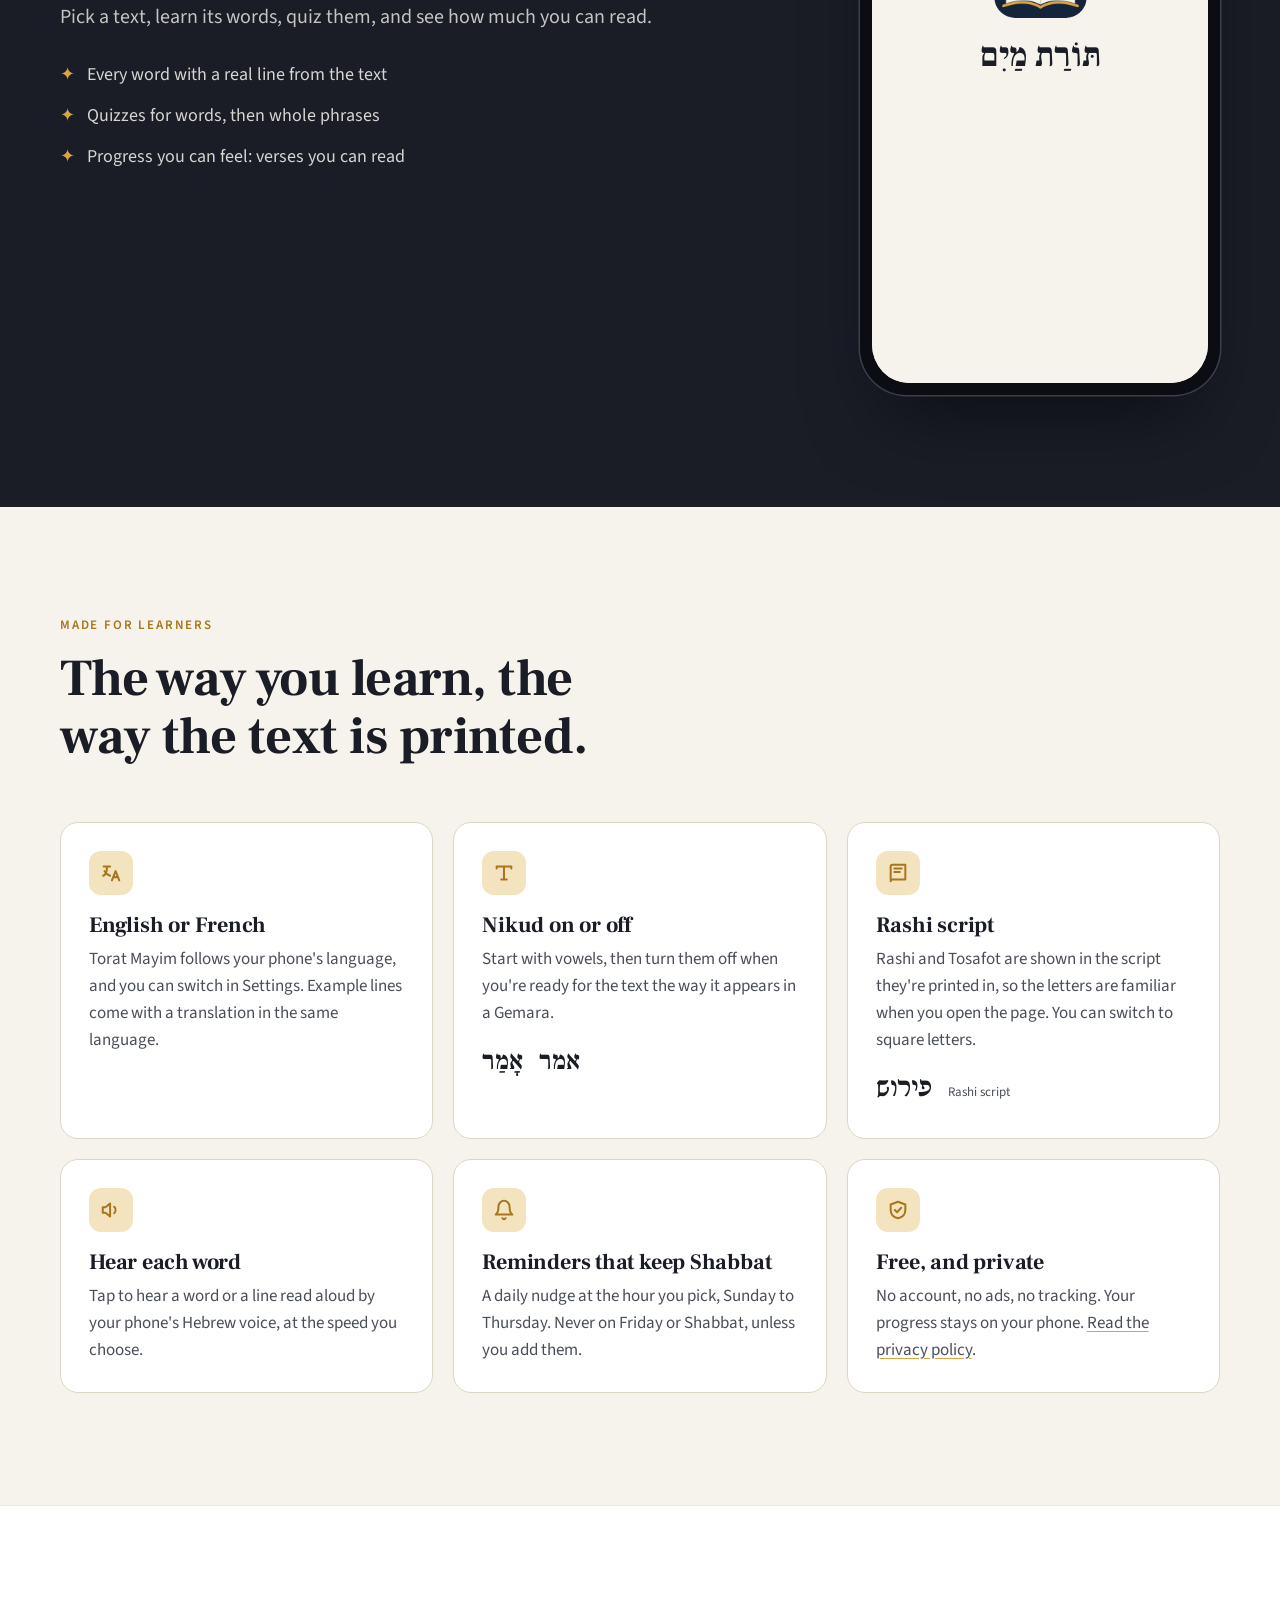
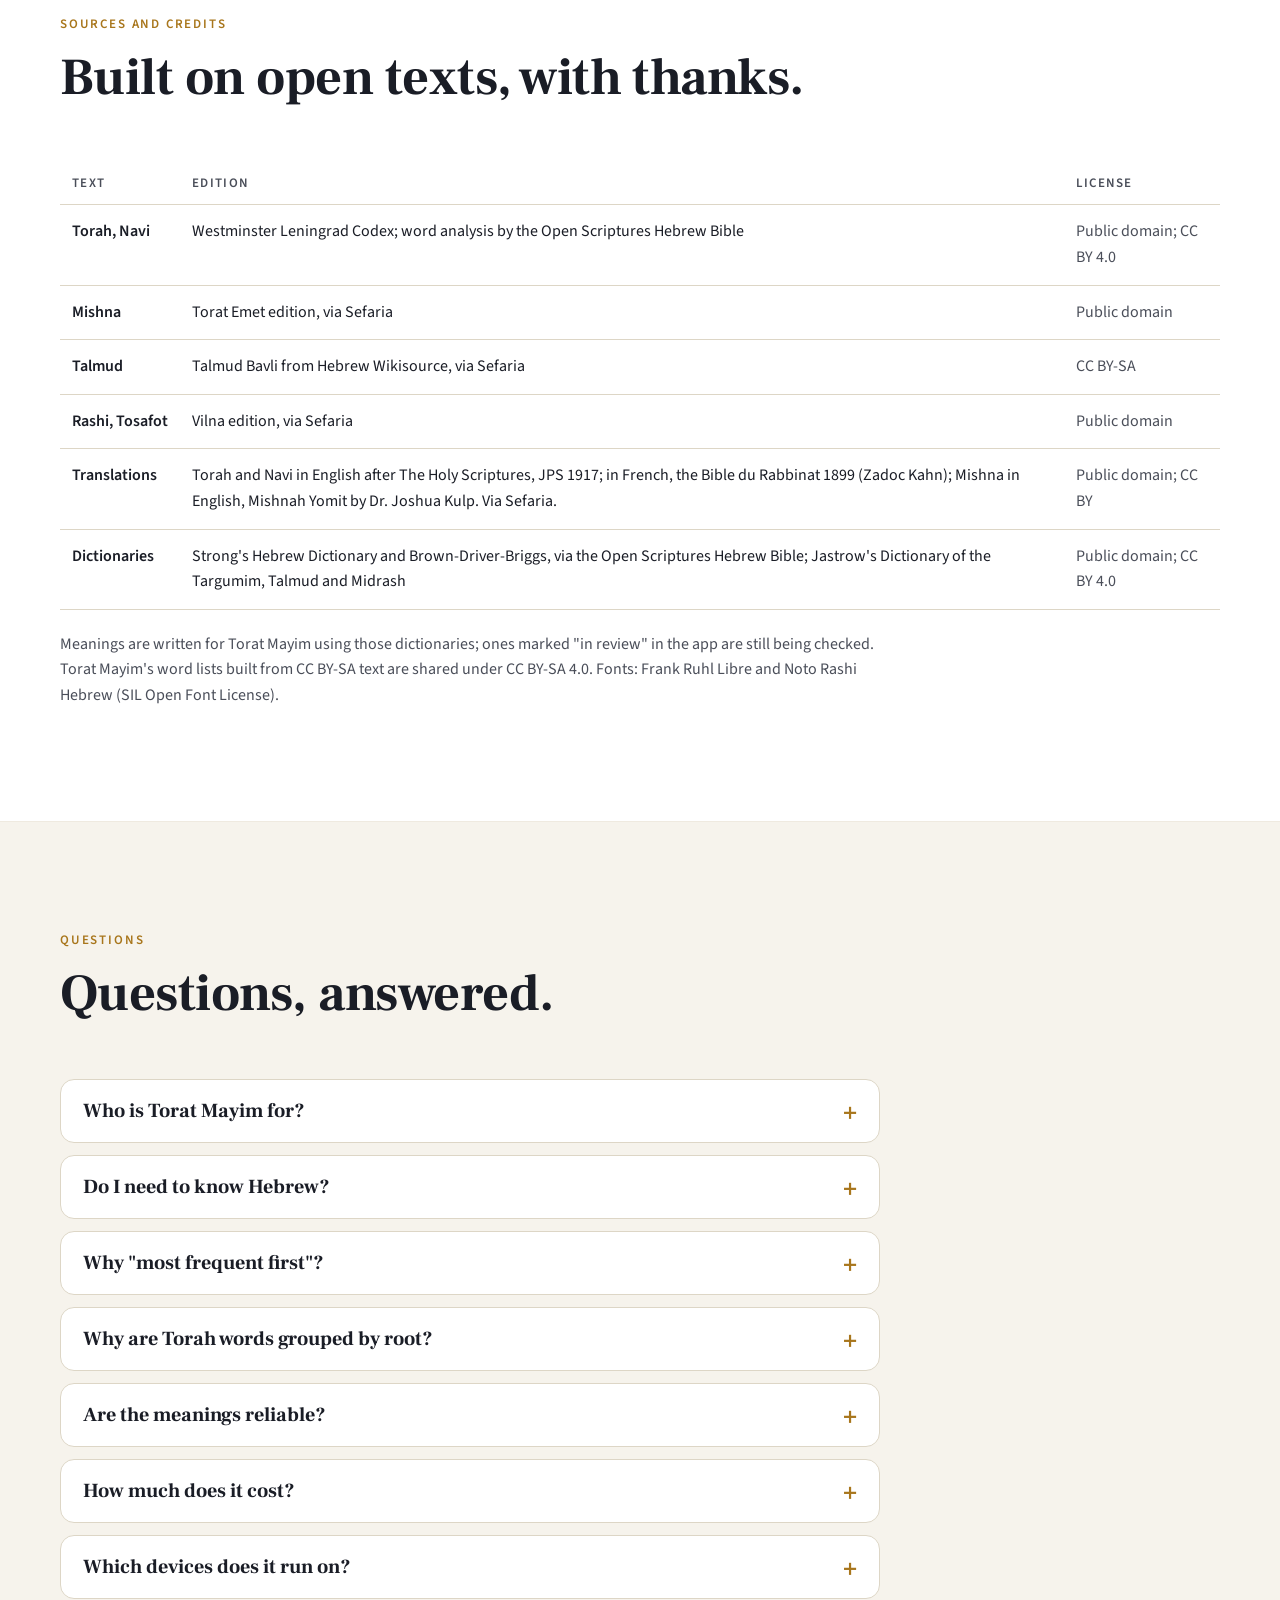
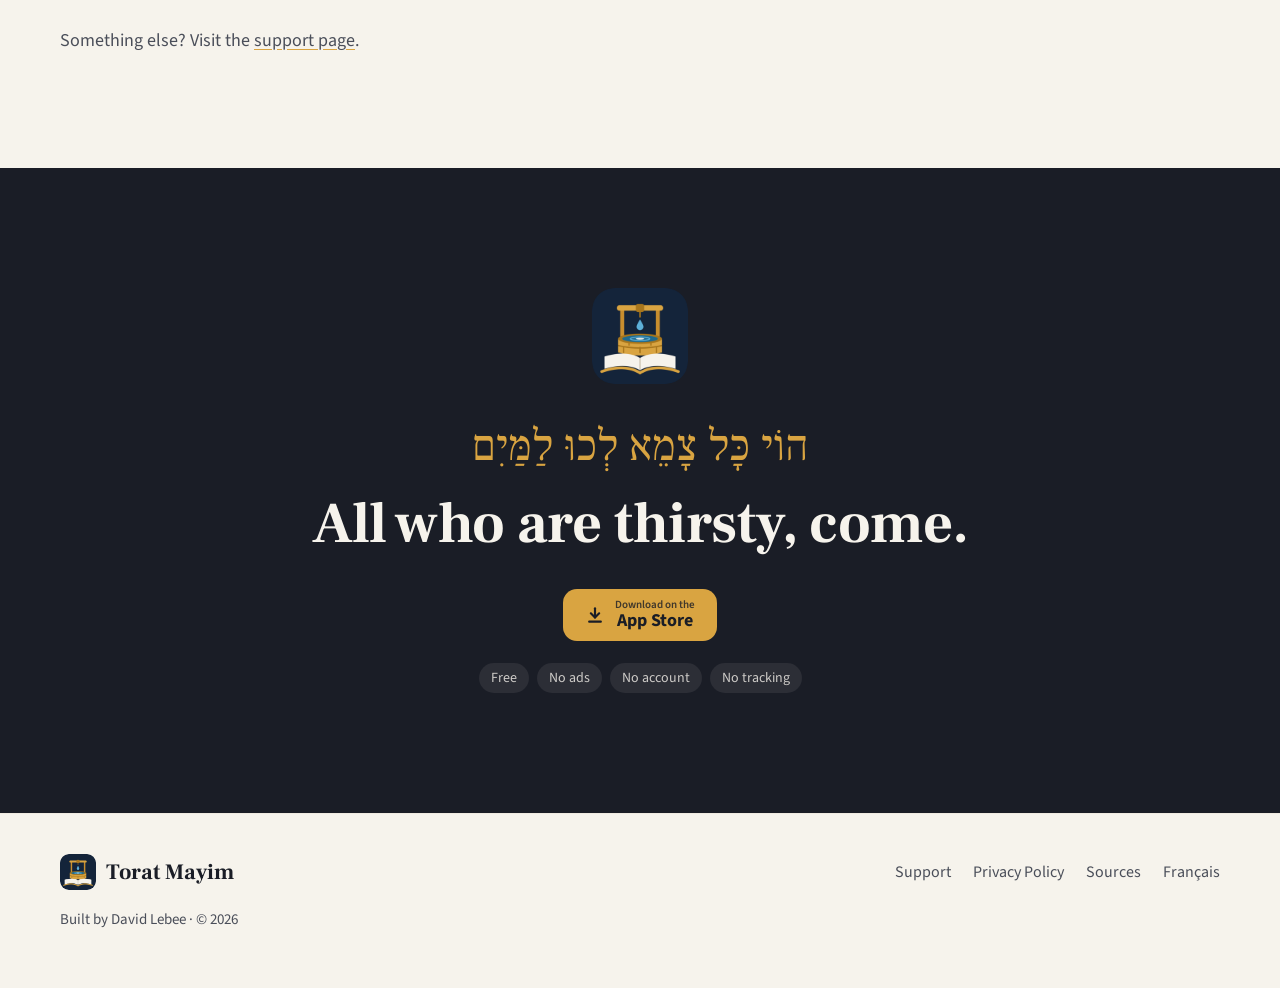
==== commit 4a9e13d1: "App Store: the app is out Co-Authored-By: Claude <noreply@anthropic.com>" ====
--- a/index.html
+++ b/index.html
@@ -54,7 +54,7 @@
         <div class="cta" id="get">
           <a class="button" href="https://apps.apple.com/app/id6832461256">
             <svg viewBox="0 0 24 24" fill="none" stroke="currentColor" stroke-width="2.6" stroke-linecap="round" stroke-linejoin="round" aria-hidden="true"><path d="M12 4v11"/><path d="m7 10 5 5 5-5"/><path d="M5 20h14"/></svg>
-            <span class="stack"><small>Coming soon on the</small>App Store</span>
+            <span class="stack"><small>Download on the</small>App Store</span>
           </a>
           <a class="button ghost" href="#watch">
             <svg viewBox="0 0 24 24" fill="currentColor" aria-hidden="true"><path d="M8 5.5v13a1 1 0 0 0 1.5.86l10.5-6.5a1 1 0 0 0 0-1.72L9.5 4.64A1 1 0 0 0 8 5.5Z"/></svg>
@@ -297,7 +297,7 @@
         <details><summary>Why are Torah words grouped by root?</summary><div class="answer"><p>Hebrew builds words from three-letter roots. Learning אָמַר together with its family of forms sticks better than meeting each form on its own.</p></div></details>
         <details><summary>Are the meanings reliable?</summary><div class="answer"><p>They're written for learners, using Strong's, Brown-Driver-Briggs and Jastrow. Meanings and translations still being checked are marked "in review" in the app. Spot a mistake? Tell us on the <a href="support/">support page</a>.</p></div></details>
         <details><summary>How much does it cost?</summary><div class="answer"><p>Torat Mayim is free, with no ads, no account and no in-app purchases.</p></div></details>
-        <details><summary>Which devices does it run on?</summary><div class="answer"><p>Torat Mayim is coming to iPhone first. Android is planned.</p></div></details>
+        <details><summary>Which devices does it run on?</summary><div class="answer"><p>Torat Mayim is on the App Store for iPhone. Android is coming soon.</p></div></details>
       </div>
       <p class="faq-more">Something else? Visit the <a href="support/">support page</a>.</p>
     </div>
@@ -311,7 +311,7 @@
       <div class="cta">
         <a class="button" href="https://apps.apple.com/app/id6832461256">
           <svg viewBox="0 0 24 24" fill="none" stroke="currentColor" stroke-width="2.6" stroke-linecap="round" stroke-linejoin="round" aria-hidden="true"><path d="M12 4v11"/><path d="m7 10 5 5 5-5"/><path d="M5 20h14"/></svg>
-          <span class="stack"><small>Coming soon on the</small>App Store</span>
+          <span class="stack"><small>Download on the</small>App Store</span>
         </a>
       </div>
       <p class="chips"><span class="chip">Free</span><span class="chip">No ads</span><span class="chip">No account</span><span class="chip">No tracking</span></p>
--- a/assets/site.css
+++ b/assets/site.css
@@ -1,4 +1,4 @@
-/* Teiva — the page of a sefer: cream paper, navy ink, a gold rule. */
+/* Torat Mayim — the page of a sefer: cream paper, navy ink, a gold rule. */
 :root {
   --page: #F6F3EC;
   --paper: #FFFFFF;
